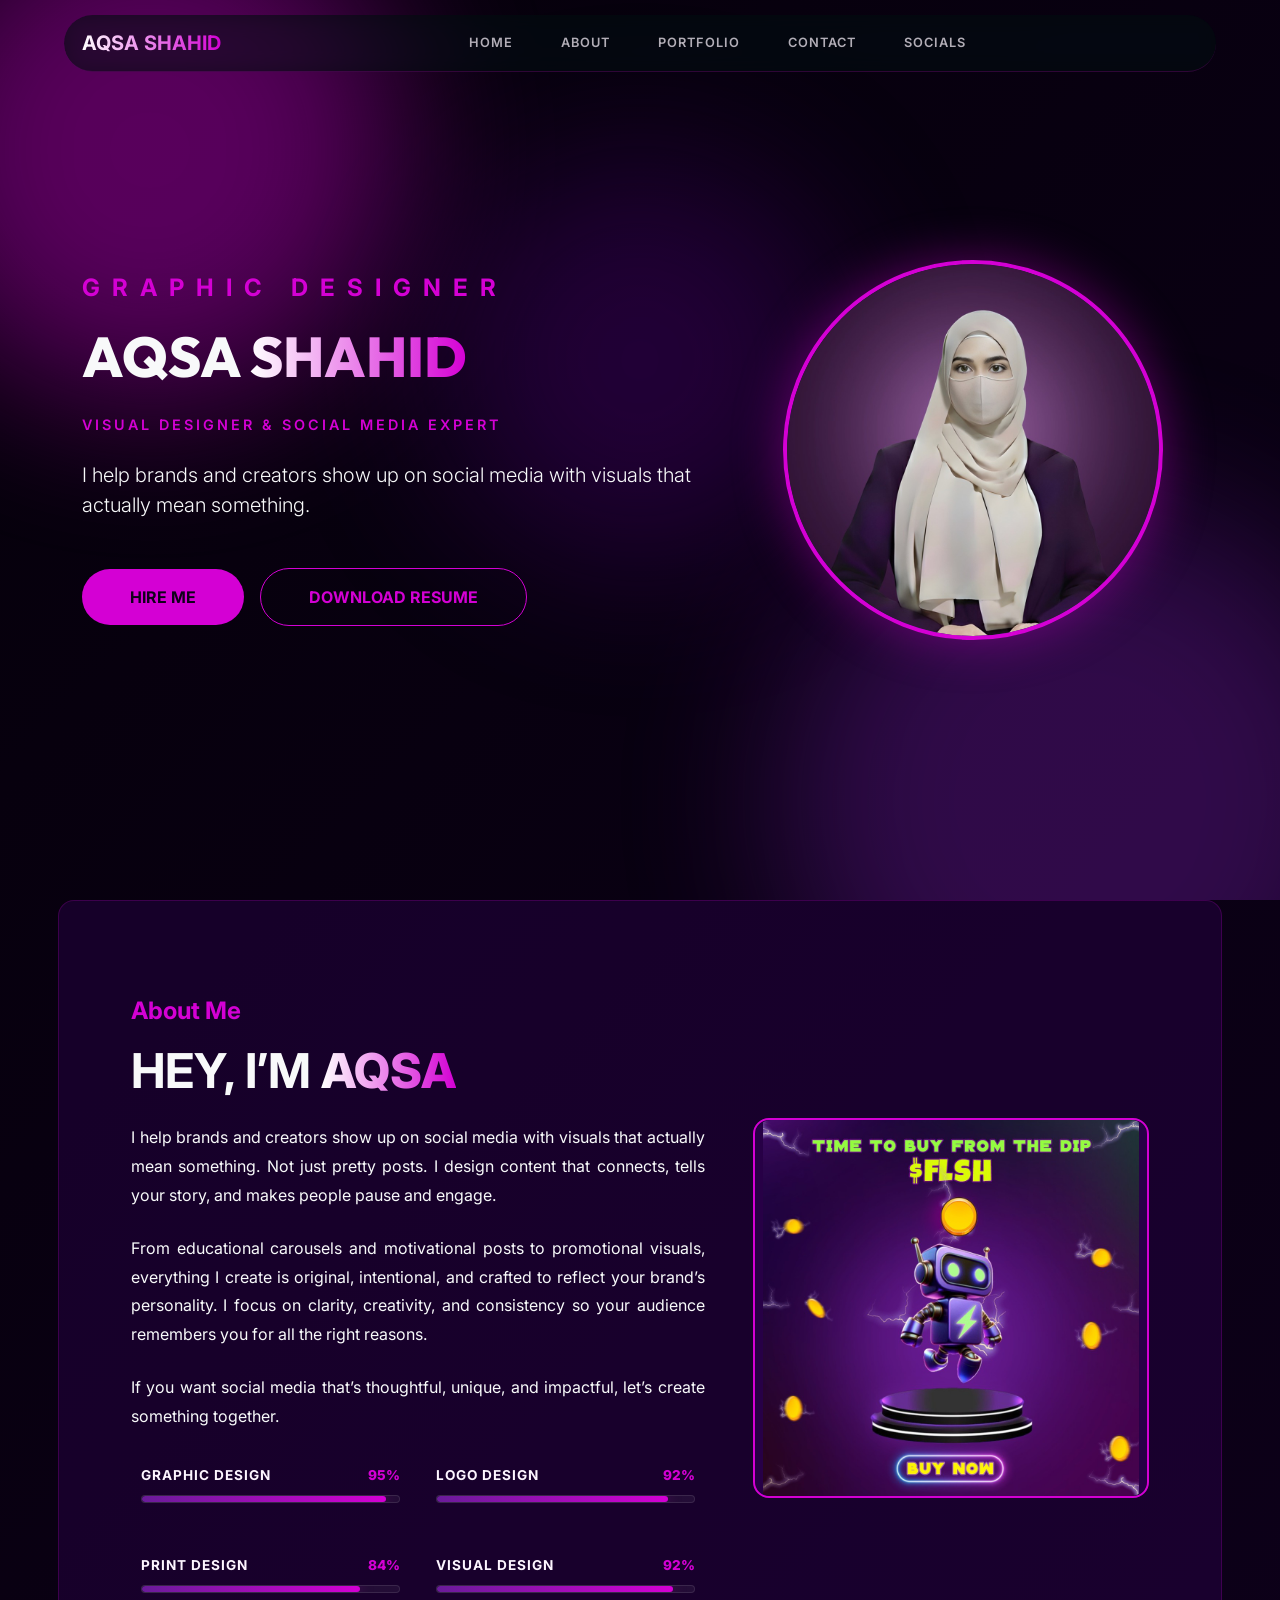
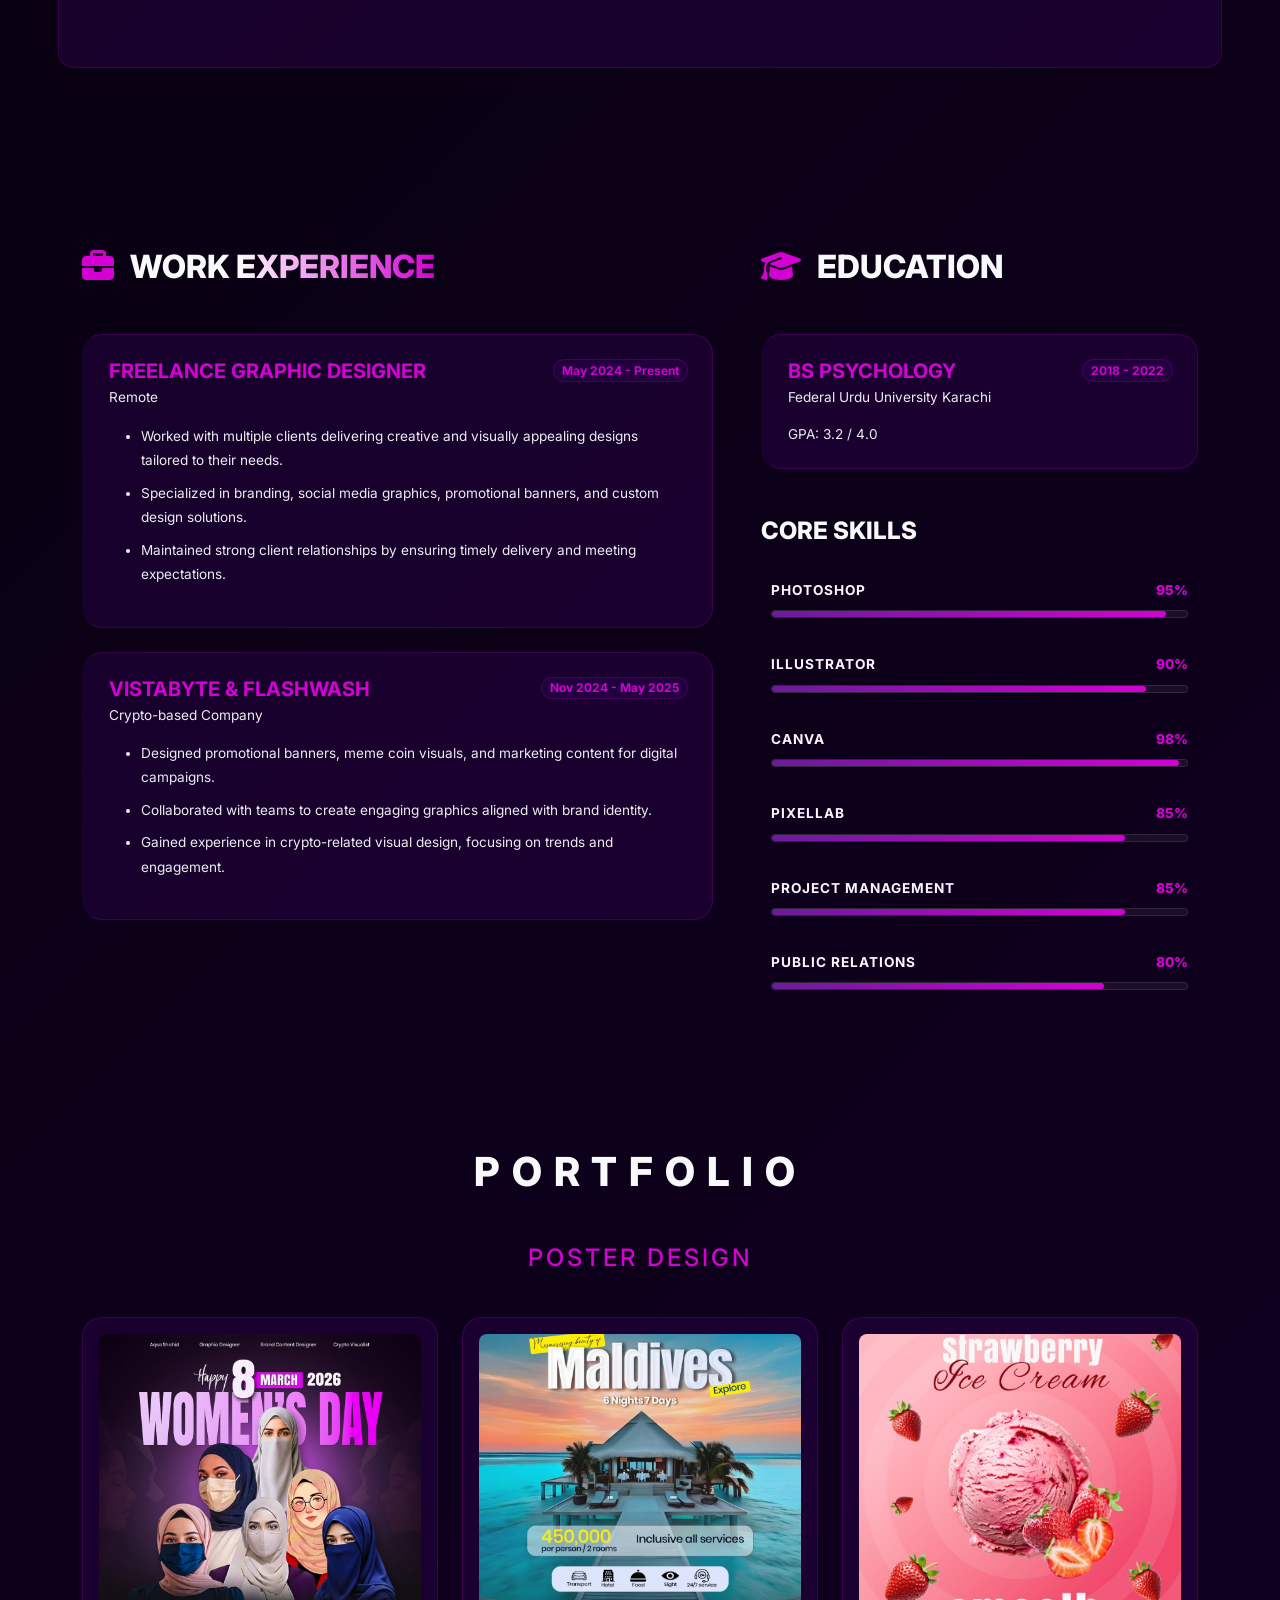
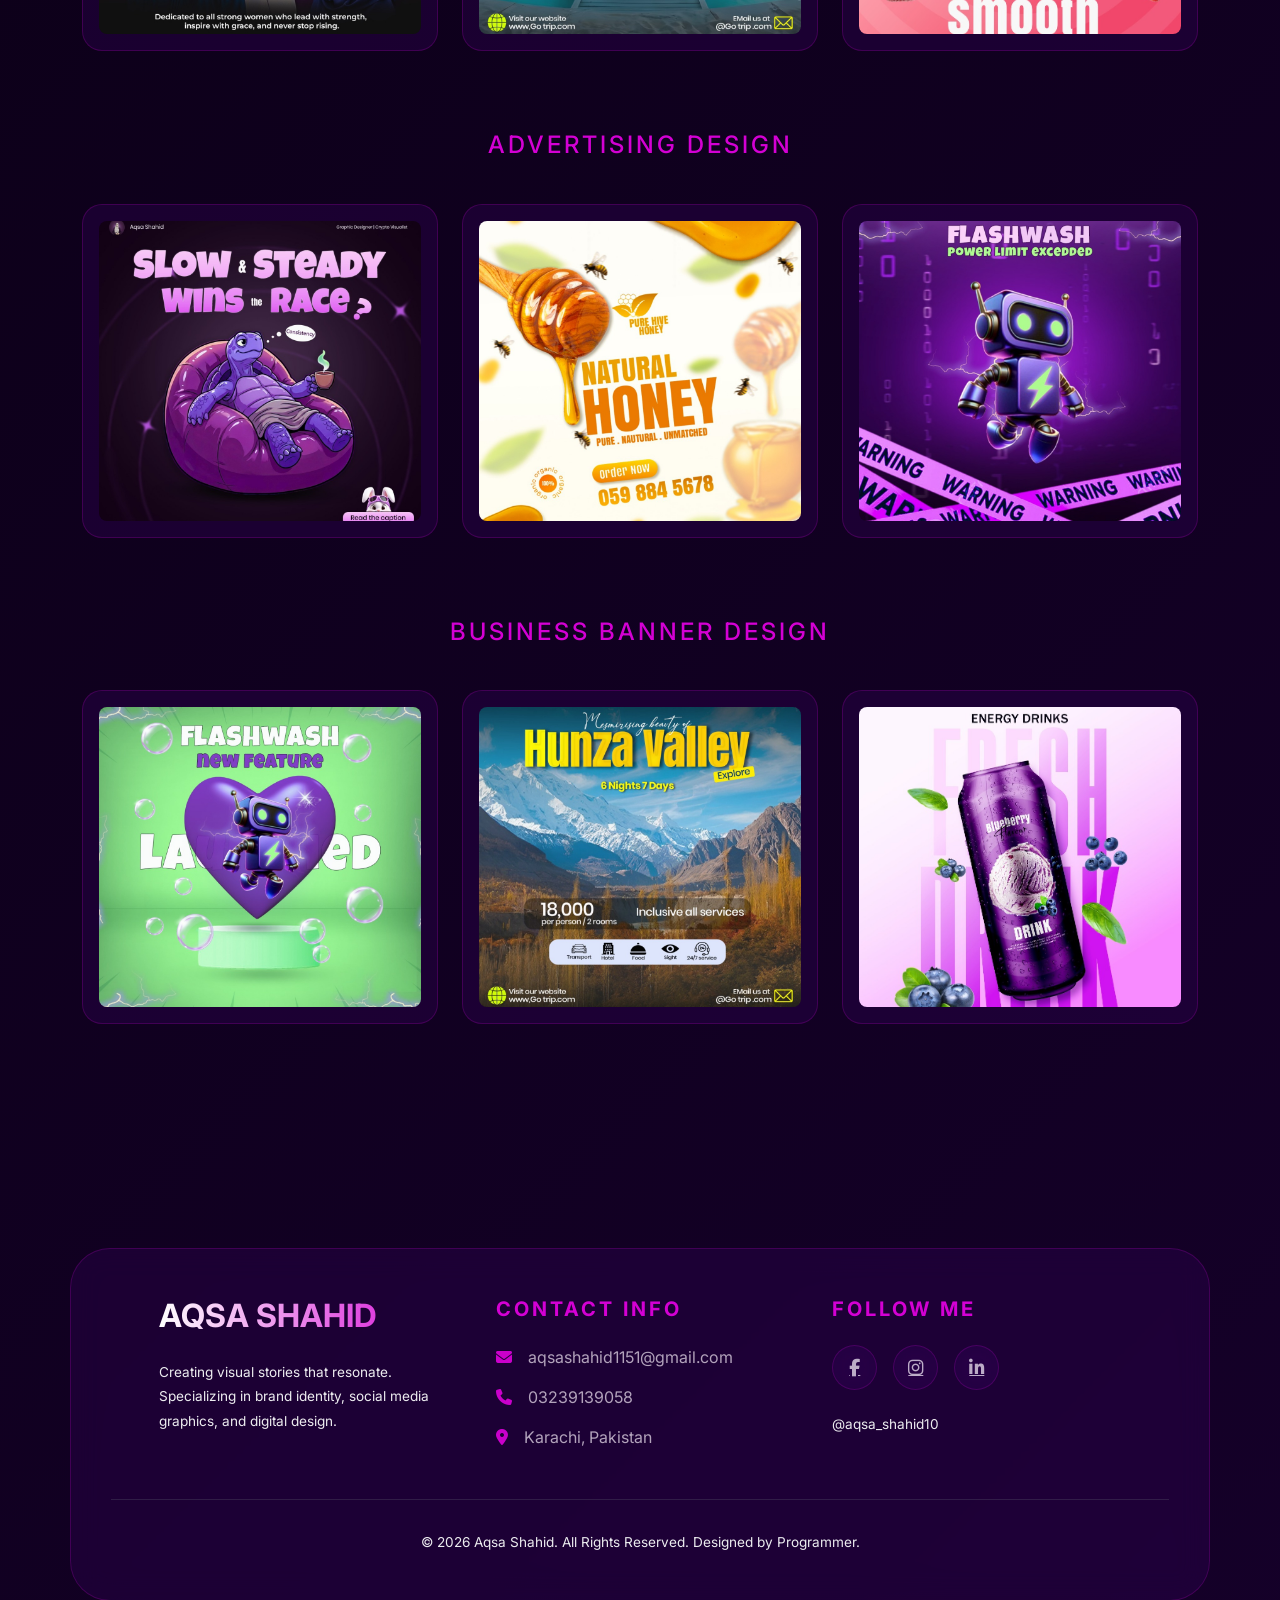
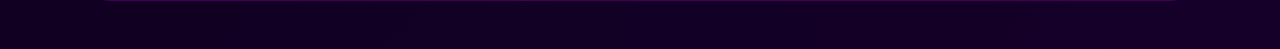
==== index.html @ 5d098af7 "Adding Data" ====
<!DOCTYPE html>
<html lang="en">

<head>
    <meta charset="UTF-8">
    <meta name="viewport" content="width=device-width, initial-scale=1.0">
    <title>Aqsa Shahid</title>
    <!-- Bootstrap 5 CDN -->
    <link href="https://cdn.jsdelivr.net/npm/bootstrap@5.3.0/dist/css/bootstrap.min.css" rel="stylesheet">
    <!-- Google Fonts: Inter & Outfit -->
    <link
        href="https://fonts.googleapis.com/css2?family=Inter:wght@300;400;500;600;700;800&family=Outfit:wght@400;600;800&display=swap"
        rel="stylesheet">
    <!-- Font Awesome for Icons -->
    <link rel="stylesheet" href="https://cdnjs.cloudflare.com/ajax/libs/font-awesome/6.4.0/css/all.min.css">
    <!-- Custom CSS -->
    <link rel="stylesheet" href="style.css">
</head>

<body class="bg-dark text-light">

    <!-- Animated Background -->
    <div class="bg-shapes">
        <div class="shape shape-1"></div>
        <div class="shape shape-2"></div>
        <div class="shape shape-3"></div>

        <!-- Live Motion Particles -->
        <div class="particle"></div>
        <div class="particle"></div>
        <div class="particle"></div>
        <div class="particle"></div>
        <div class="particle"></div>
        <div class="particle"></div>
        <div class="particle"></div>
        <div class="particle"></div>
        <!-- Additional Particles -->
        <!-- Group 1 -->
        <div class="particle"></div>
        <div class="particle"></div>
        <div class="particle"></div>
        <div class="particle"></div>
        <div class="particle"></div>
        <div class="particle"></div>
        <div class="particle"></div>
        <div class="particle"></div>
        <!-- Group 2 -->
        <div class="particle"></div>
        <div class="particle"></div>
        <div class="particle"></div>
        <div class="particle"></div>
        <div class="particle"></div>
        <div class="particle"></div>
        <div class="particle"></div>
        <div class="particle"></div>
        <!-- Group 3 (More Density) -->
        <div class="particle"></div>
        <div class="particle"></div>
        <div class="particle"></div>
        <div class="particle"></div>
        <div class="particle"></div>
        <div class="particle"></div>
        <div class="particle"></div>
        <div class="particle"></div>
        <div class="particle"></div>
        <div class="particle"></div>
        <div class="particle"></div>
        <div class="particle"></div>
    </div>

    <!-- Navigation -->
    <nav class="navbar navbar-expand-lg fixed-top glass-nav">
        <div class="container">
            <a class="navbar-brand fw-bold gradient-text" href="#">AQSA SHAHID</a>
            <button class="navbar-toggler border-0" type="button" data-bs-toggle="collapse" data-bs-target="#navbarNav">
                <span class="navbar-toggler-icon"></span>
            </button>
            <div class="collapse navbar-collapse justify-content-center" id="navbarNav">
                <ul class="navbar-nav gap-3">
                    <li class="nav-item"><a class="nav-link glow-on-hover px-3" href="#home">HOME</a></li>
                    <li class="nav-item"><a class="nav-link glow-on-hover px-3" href="#about">ABOUT</a></li>
                    <li class="nav-item"><a class="nav-link glow-on-hover px-3" href="#portfolio">PORTFOLIO</a></li>
                    <li class="nav-item"><a class="nav-link glow-on-hover px-3" href="#contact">CONTACT</a></li>
                    <li class="nav-item"><a class="nav-link glow-on-hover px-3" href="#socials">SOCIALS</a></li>
                </ul>
            </div>
        </div>
    </nav>

    <!-- Hero Section -->
    <section id="home" class="hero d-flex align-items-center">
        <div class="container">
            <div class="row align-items-center">
                <div class="col-lg-7 text-start">
                    <p class="h4 text-cyan text-uppercase tracking-widest fw-bold mb-3">GRAPHIC DESIGNER</p>
                    <h1 class="display-4 fw-black hero-title text-uppercase mb-4">AQSA <span
                            class="gradient-text">SHAHID</span></h1>
                    <p class="subtitle text-uppercase tracking-wider mb-4">Visual Designer & Social Media Expert</p>
                    <p class="lead text-light opacity-90 max-w-500 mb-5">
                        I help brands and creators show up on social media with visuals that actually mean something.
                    </p>
                    <div class="hero-actions d-flex align-items-center gap-3 mt-5">
                        <a href="#contact" class="btn btn-cyan rounded-pill px-5 py-3 fw-bold shadow-glow">HIRE ME</a>
                        <a href="my_cv.pdf" download="Aqsa_Shahid_Resume.pdf"
                            class="btn btn-outline-cyan rounded-pill px-5 py-3 fw-bold">DOWNLOAD RESUME</a>
                    </div>
                </div>
                <div class="col-lg-5 text-center mt-5 mt-lg-0">
                    <div class="hero-image-frame glass neon-glow">
                        <img src="profile.jpg" alt="Aqsa Shahid Profile">
                    </div>
                </div>
            </div>
        </div>
    </section>

    <!-- About Section -->
    <section id="about" class="about-section py-5">
        <div class="container">
            <div class="glass p-5 rounded-4 row align-items-center g-5">
                <div class="col-lg-7">
                    <h4 class="text-cyan mb-3 fw-bold">About Me</h4>
                    <h2 class="display-5 fw-bold mb-4 text-uppercase">Hey, I’m <span class="gradient-text">Aqsa</span>
                    </h2>
                    <p class="text-light-dim opacity-90 line-height-lg mb-4 text-justify">
                        I help brands and creators show up on social media with visuals that actually mean something.
                        Not just pretty posts. I design content that connects, tells your story, and makes people pause
                        and engage.
                    </p>
                    <p class="text-light-dim opacity-90 line-height-lg mb-4 text-justify">
                        From educational carousels and motivational posts to promotional visuals, everything I create is
                        original, intentional, and crafted to reflect your brand’s personality. I focus on clarity,
                        creativity, and consistency so your audience remembers you for all the right reasons.
                    </p>
                    <p class="text-light-dim opacity-90 line-height-lg mb-4 text-justify">
                        If you want social media that’s thoughtful, unique, and impactful, let’s create something
                        together.
                    </p>
                    <div class="row g-3">
                        <div class="col-md-6">
                            <div class="skill-bar-container mb-3">
                                <div class="skill-info">
                                    <span class="skill-name">Graphic Design</span>
                                    <span class="skill-pct">95%</span>
                                </div>
                                <div class="progress-track">
                                    <div class="progress-fill" style="width: 95%;"></div>
                                </div>
                            </div>
                        </div>
                        <div class="col-md-6">
                            <div class="skill-bar-container mb-3">
                                <div class="skill-info">
                                    <span class="skill-name">Logo Design</span>
                                    <span class="skill-pct">92%</span>
                                </div>
                                <div class="progress-track">
                                    <div class="progress-fill" style="width: 90%;"></div>
                                </div>
                            </div>
                        </div>
                        <div class="col-md-6">
                            <div class="skill-bar-container mb-3">
                                <div class="skill-info">
                                    <span class="skill-name">Print Design</span>
                                    <span class="skill-pct">84%</span>
                                </div>
                                <div class="progress-track">
                                    <div class="progress-fill" style="width: 85%;"></div>
                                </div>
                            </div>
                        </div>
                        <div class="col-md-6">
                            <div class="skill-bar-container mb-3">
                                <div class="skill-info">
                                    <span class="skill-name">Visual Design</span>
                                    <span class="skill-pct">92%</span>
                                </div>
                                <div class="progress-track">
                                    <div class="progress-fill" style="width: 92%;"></div>
                                </div>
                            </div>
                        </div>
                    </div>
                </div>
                <div class="col-lg-5">
                    <div class="glass rounded-4 mx-auto overflow-hidden"
                        style="height: 380px; width: 100%; max-width: 400px; border: 2px solid var(--accent-cyan); transition: all 0.4s ease;">
                        <img src="about.jpg" alt="Aqsa Shahid Portfolio Graphic" class="rounded-4 w-100 h-100"
                            style="object-fit: contain; background: var(--bg-card); transition: transform 0.4s ease;">
                    </div>
                </div>
            </div>
        </div>
    </section>

    <!-- Experience & Education Section -->
    <section id="experience" class="experience-section py-5">
        <div class="container">
            <div class="row g-5">
                <!-- Work Experience -->
                <div class="col-lg-7">
                    <h2 class="h2 fw-black text-uppercase mb-5"><i class="fas fa-briefcase text-cyan me-3"></i>Work
                        <span class="gradient-text">Experience</span>
                    </h2>

                    <div class="timeline">
                        <div class="timeline-item glass p-4 mb-4 glass-hover animate-in">
                            <div class="d-flex justify-content-between align-items-start mb-3">
                                <div>
                                    <h5 class="fw-bold text-cyan mb-1 text-uppercase">Freelance Graphic Designer</h5>
                                    <p class="small text-secondary m-0">Remote</p>
                                </div>
                                <span class="badge glass text-cyan">May 2024 - Present</span>
                            </div>
                            <ul class="text-secondary small line-height-lg">
                                <li>Worked with multiple clients delivering creative and visually appealing designs
                                    tailored to their needs.</li>
                                <li>Specialized in branding, social media graphics, promotional banners, and custom
                                    design solutions.</li>
                                <li>Maintained strong client relationships by ensuring timely delivery and meeting
                                    expectations.</li>
                            </ul>
                        </div>

                        <div class="timeline-item glass p-4 mb-4 glass-hover animate-in">
                            <div class="d-flex justify-content-between align-items-start mb-3">
                                <div>
                                    <h5 class="fw-bold text-cyan mb-1 text-uppercase">Vistabyte & FlashWash</h5>
                                    <p class="small text-secondary m-0">Crypto-based Company</p>
                                </div>
                                <span class="badge glass text-cyan">Nov 2024 - May 2025</span>
                            </div>
                            <ul class="text-secondary small line-height-lg">
                                <li>Designed promotional banners, meme coin visuals, and marketing content for digital
                                    campaigns.</li>
                                <li>Collaborated with teams to create engaging graphics aligned with brand identity.
                                </li>
                                <li>Gained experience in crypto-related visual design, focusing on trends and
                                    engagement.</li>
                            </ul>
                        </div>
                    </div>
                </div>

                <!-- Education & Skills -->
                <div class="col-lg-5">
                    <h2 class="h2 fw-black text-uppercase mb-5"><i
                            class="fas fa-graduation-cap text-cyan me-3"></i>Education</h2>
                    <div class="timeline">
                        <div class="timeline-item glass p-4 mb-5 glass-hover animate-in">
                            <div class="d-flex justify-content-between align-items-start mb-3">
                                <div>
                                    <h5 class="fw-bold text-cyan mb-1 text-uppercase">BS Psychology</h5>
                                    <p class="small text-secondary m-0">Federal Urdu University Karachi</p>
                                </div>
                                <span class="badge glass text-cyan">2018 - 2022</span>
                            </div>
                            <p class="text-secondary small mb-0">GPA: 3.2 / 4.0</p>
                        </div>
                    </div>

                    <h4 class="fw-black text-uppercase mb-4">Core Skills</h4>
                    <div class="skill-bar-container mb-3">
                        <div class="skill-info">
                            <span class="skill-name">Photoshop</span>
                            <span class="skill-pct">95%</span>
                        </div>
                        <div class="progress-track">
                            <div class="progress-fill" style="width: 95%;"></div>
                        </div>
                    </div>
                    <div class="skill-bar-container mb-3">
                        <div class="skill-info">
                            <span class="skill-name">Illustrator</span>
                            <span class="skill-pct">90%</span>
                        </div>
                        <div class="progress-track">
                            <div class="progress-fill" style="width: 90%;"></div>
                        </div>
                    </div>
                    <div class="skill-bar-container mb-3">
                        <div class="skill-info">
                            <span class="skill-name">Canva</span>
                            <span class="skill-pct">98%</span>
                        </div>
                        <div class="progress-track">
                            <div class="progress-fill" style="width: 98%;"></div>
                        </div>
                    </div>
                    <div class="skill-bar-container mb-3">
                        <div class="skill-info">
                            <span class="skill-name">PixelLab</span>
                            <span class="skill-pct">85%</span>
                        </div>
                        <div class="progress-track">
                            <div class="progress-fill" style="width: 85%;"></div>
                        </div>
                    </div>
                    <div class="skill-bar-container mb-3">
                        <div class="skill-info">
                            <span class="skill-name">Project Management</span>
                            <span class="skill-pct">85%</span>
                        </div>
                        <div class="progress-track">
                            <div class="progress-fill" style="width: 85%;"></div>
                        </div>
                    </div>
                    <div class="skill-bar-container">
                        <div class="skill-info">
                            <span class="skill-name">Public Relations</span>
                            <span class="skill-pct">80%</span>
                        </div>
                        <div class="progress-track">
                            <div class="progress-fill" style="width: 80%;"></div>
                        </div>
                    </div>
                </div>
            </div>
        </div>
    </section>

    <!-- Portfolio Section -->
    <section id="portfolio" class="portfolio-section py-5 text-center">
        <div class="container">
            <h2 class="display-6 fw-black tracking-widest mb-5">PORTFOLIO</h2>

            <!-- Category 1: Poster Design -->
            <div class="portfolio-category mb-5">
                <h4 class="text-cyan mb-4 tracking-wider text-uppercase">Poster Design</h4>
                <div class="row g-4 justify-content-center">
                    <div class="col-md-4">
                        <div class="portfolio-card glass p-3 text-start glass-hover border-radius-modern">
                            <img src="portfolio/poster1.jpg" alt="Women's Day Poster Design"
                                class="img-fluid rounded-3 w-100 object-fit-cover" style="height: 300px;">
                        </div>
                    </div>
                    <div class="col-md-4">
                        <div class="portfolio-card glass p-3 text-start glass-hover border-radius-modern">
                            <img src="portfolio/poster2.jpg" alt="Maldives Travel Poster"
                                class="img-fluid rounded-3 w-100 object-fit-cover" style="height: 300px;">
                        </div>
                    </div>
                    <div class="col-md-4">
                        <div class="portfolio-card glass p-3 text-start glass-hover border-radius-modern">
                            <img src="portfolio/poster3.jpg" alt="Strawberry Ice Cream Poster"
                                class="img-fluid rounded-3 w-100 object-fit-cover" style="height: 300px;">
                        </div>
                    </div>
                </div>
            </div>

            <!-- Category 2: Advertising Design -->
            <div class="portfolio-category mb-5">
                <h4 class="text-cyan mb-4 tracking-wider text-uppercase">Advertising Design</h4>
                <div class="row g-4 justify-content-center">
                    <div class="col-md-4">
                        <div class="portfolio-card glass p-3 text-start glass-hover border-radius-modern">
                            <img src="portfolio/ad1.jpg" alt="Advertising Design 1"
                                class="img-fluid rounded-3 w-100 object-fit-cover" style="height: 300px;">
                        </div>
                    </div>
                    <div class="col-md-4">
                        <div class="portfolio-card glass p-3 text-start glass-hover border-radius-modern">
                            <img src="portfolio/ad2.jpg" alt="Advertising Design 2"
                                class="img-fluid rounded-3 w-100 object-fit-cover" style="height: 300px;">
                        </div>
                    </div>
                    <div class="col-md-4">
                        <div class="portfolio-card glass p-3 text-start glass-hover border-radius-modern">
                            <img src="portfolio/ad3.jpg" alt="Advertising Design 3"
                                class="img-fluid rounded-3 w-100 object-fit-cover" style="height: 300px;">
                        </div>
                    </div>
                </div>
            </div>

            <!-- Category 3: Business Banner Design -->
            <div class="portfolio-category mb-5">
                <h4 class="text-cyan mb-4 tracking-wider text-uppercase">Business Banner Design</h4>
                <div class="row g-4 justify-content-center">
                    <div class="col-md-4">
                        <div class="portfolio-card glass p-3 text-start glass-hover border-radius-modern">
                            <img src="portfolio/banner1.jpg" alt="Business Banner 1"
                                class="img-fluid rounded-3 w-100 object-fit-cover" style="height: 300px;">
                        </div>
                    </div>
                    <div class="col-md-4">
                        <div class="portfolio-card glass p-3 text-start glass-hover border-radius-modern">
                            <img src="portfolio/banner2.jpg" alt="Business Banner 2"
                                class="img-fluid rounded-3 w-100 object-fit-cover" style="height: 300px;">
                        </div>
                    </div>
                    <div class="col-md-4">
                        <div class="portfolio-card glass p-3 text-start glass-hover border-radius-modern">
                            <img src="portfolio/banner3.jpg" alt="Business Banner 3"
                                class="img-fluid rounded-3 w-100 object-fit-cover" style="height: 300px;">
                        </div>
                    </div>
                </div>
            </div>
        </div>
    </section>

    <!-- Footer Section -->
    <footer id="contact" class="footer-section py-5 mt-5">
        <div class="container py-5 glass">
            <div class="row g-5 px-lg-5">
                <div class="col-lg-4 text-start">
                    <h2 class="navbar-brand fw-bold footer-logo gradient-text mb-4 d-block text-uppercase">AQSA SHAHID
                    </h2>
                    <p class="text-secondary opacity-75 small line-height-lg">
                        Creating visual stories that resonate. Specializing in brand identity, social media graphics,
                        and digital design.
                    </p>
                </div>
                <div class="col-lg-4 text-start">
                    <h5 class="fw-bold mb-4 text-cyan text-uppercase tracking-wider">Contact Info</h5>
                    <div class="d-flex align-items-center gap-3 mb-3 text-secondary footer-info-item">
                        <i class="fas fa-envelope text-cyan"></i>
                        <span>aqsashahid1151@gmail.com</span>
                    </div>
                    <div class="d-flex align-items-center gap-3 mb-3 text-secondary footer-info-item">
                        <i class="fas fa-phone text-cyan"></i>
                        <span>03239139058</span>
                    </div>
                    <div class="d-flex align-items-center gap-3 text-secondary footer-info-item">
                        <i class="fas fa-location-dot text-cyan"></i>
                        <span>Karachi, Pakistan</span>
                    </div>
                </div>
                <div class="col-lg-4 text-start">
                    <h5 class="fw-bold mb-4 text-cyan text-uppercase tracking-wider">Follow Me</h5>
                    <div id="socials" class="d-flex gap-3 footer-socials">
                        <a href="https://www.facebook.com/share/1Nt7RQHJTo/" target="_blank"
                            class="social-circle glass"><i class="fab fa-facebook-f"></i></a>
                        <a href="https://www.instagram.com/aqsa_shahid10?igsh=enY3MWtvb3VrazFw" target="_blank"
                            class="social-circle glass"><i class="fab fa-instagram"></i></a>
                        <a href="https://www.linkedin.com/in/aqsa-shahid-93633a308?utm_source=share&utm_campaign=share_via&utm_content=profile&utm_medium=android_app"
                            target="_blank" class="social-circle glass"><i class="fab fa-linkedin-in"></i></a>
                    </div>
                    <p class="mt-4 small text-secondary opacity-50">@aqsa_shahid10</p>
                </div>
            </div>
            <hr class="border-secondary opacity-25 mt-5">
            <div class="text-center pt-3">
                <p class="small text-secondary opacity-50 mb-0">© 2026 Aqsa Shahid. All Rights Reserved. Designed by
                    Programmer.</p>
            </div>
        </div>
    </footer>

    <!-- Bootstrap JS Bundle CDN -->
    <script src="https://cdn.jsdelivr.net/npm/bootstrap@5.3.0/dist/js/bootstrap.bundle.min.js"></script>
    <script src="script.js"></script>
</body>

</html>
---- style.css ----
:root {
  --bg-dark: #0f001a;
  --bg-darker: #08000d;
  --bg-card: rgba(45, 0, 80, 0.4);
  --accent-cyan: #d400d4;
  --accent-teal: #6a1b9a;
  --text-main: #fdf5ff;
  --text-dim: rgba(253, 245, 255, 0.7);
  --glass-border: rgba(212, 0, 212, 0.2);
  --glow-cyan: rgba(212, 0, 212, 0.4);
  --font-main: 'Inter', sans-serif;
  --font-heading: 'Outfit', sans-serif;
  --transition-smooth: all 0.3s cubic-bezier(0.4, 0, 0.2, 1);
}

body {
    background: linear-gradient(-45deg, #0f001a, #2d004d, #1a0033, #05000a);
    background-size: 400% 400%;
    animation: gradientBG 8s ease infinite; /* Faster */
    color: var(--text-main);
    font-family: var(--font-main);
    overflow-x: hidden;
    scroll-behavior: smooth;
}

@keyframes gradientBG {
    0% { background-position: 0% 50%; }
    50% { background-position: 100% 50%; }
    100% { background-position: 0% 50%; }
}

/* Animated Background Shapes */
.bg-shapes {
    position: fixed;
    top: 0;
    left: 0;
    width: 100vw;
    height: 100vh;
    overflow: hidden;
    z-index: -1;
    pointer-events: none;
}

.shape {
    position: absolute;
    border-radius: 50%;
    filter: blur(80px);
    opacity: 0.4;
    animation: float 10s infinite ease-in-out alternate; /* Faster */
}

.shape-1 {
    width: 500px;
    height: 500px;
    background: var(--accent-cyan); /* Magenta */
    top: -100px;
    left: -100px;
    animation-duration: 12s; /* Faster */
}

.shape-2 {
    width: 600px;
    height: 600px;
    background: var(--accent-teal); /* Purple */
    bottom: -200px;
    right: -100px;
    animation-duration: 15s; /* Faster */
    animation-delay: -2s;
}

.shape-3 {
    width: 400px;
    height: 400px;
    background: #4a0072; /* Deep Purple variant */
    top: 40%;
    left: 50%;
    transform: translate(-50%, -50%);
    animation-duration: 18s; /* Faster */
    animation-delay: -4s;
}

@keyframes float {
    0% {
        transform: translate(0, 0) scale(1);
    }
    33% {
        transform: translate(40px, -60px) scale(1.15); /* More movement */
    }
    66% {
        transform: translate(-30px, 30px) scale(0.85); /* More movement */
    }
    100% {
        transform: translate(0, 0) scale(1);
    }
}

/* Floating Particles */
.particle {
    position: absolute;
    width: 4px;
    height: 4px;
    background: #fff;
    border-radius: 50%;
    box-shadow: 0 0 10px 2px var(--accent-cyan), 0 0 20px rgba(255, 255, 255, 0.5);
    bottom: -10px;
    animation: floatUp 8s infinite linear; /* Faster */
    opacity: 0;
}

/* Randomize particle positions, speeds, and delays */
.particle:nth-child(4) { left: 10%; width: 6px; height: 6px; animation-duration: 9s; animation-delay: 0s; box-shadow: 0 0 10px 2px var(--accent-teal); }
.particle:nth-child(5) { left: 25%; animation-duration: 7s; animation-delay: 2s; }
.particle:nth-child(6) { left: 45%; width: 5px; height: 5px; animation-duration: 10s; animation-delay: 1s; box-shadow: 0 0 10px 2px #d400d4; }
.particle:nth-child(7) { left: 65%; animation-duration: 11s; animation-delay: 3s; }
.particle:nth-child(8) { left: 80%; width: 7px; height: 7px; animation-duration: 8s; animation-delay: 0.5s; box-shadow: 0 0 15px 3px var(--accent-teal); }
.particle:nth-child(9) { left: 95%; animation-duration: 12s; animation-delay: 2.5s; }
.particle:nth-child(10) { left: 35%; animation-duration: 10s; animation-delay: 4s; }
.particle:nth-child(11) { left: 75%; animation-duration: 9s; animation-delay: 1.5s; }
/* Additional Particles CSS */
.particle:nth-child(12) { left: 5%; width: 5px; height: 5px; animation-duration: 7s; animation-delay: 3s; animation-name: floatDown; top: -10px; bottom: auto; }
.particle:nth-child(13) { left: 15%; animation-duration: 11s; animation-delay: 0.5s; box-shadow: 0 0 12px 2px #d400d4; animation-name: floatDown; top: -10px; bottom: auto; }
.particle:nth-child(14) { left: 30%; width: 8px; height: 8px; animation-duration: 10s; animation-delay: 4s; box-shadow: 0 0 15px 3px var(--accent-teal); animation-name: floatDown; top: -10px; bottom: auto; }
.particle:nth-child(15) { left: 50%; animation-duration: 8s; animation-delay: 5s; animation-name: floatDown; top: -10px; bottom: auto; }
.particle:nth-child(16) { left: 60%; width: 6px; height: 6px; animation-duration: 13s; animation-delay: 1s; animation-name: floatDown; top: -10px; bottom: auto; }
.particle:nth-child(17) { left: 70%; animation-duration: 9s; animation-delay: 2.5s; box-shadow: 0 0 10px 2px var(--accent-cyan); animation-name: floatDown; top: -10px; bottom: auto; }
.particle:nth-child(18) { left: 85%; width: 5px; height: 5px; animation-duration: 11s; animation-delay: 6s; animation-name: floatDown; top: -10px; bottom: auto; }
.particle:nth-child(19) { left: 90%; animation-duration: 8s; animation-delay: 1.5s; box-shadow: 0 0 14px 2px var(--accent-teal); animation-name: floatDown; top: -10px; bottom: auto; }
.particle:nth-child(20) { left: 40%; width: 7px; height: 7px; animation-duration: 10s; animation-delay: 5.5s; animation-name: floatDown; top: -10px; bottom: auto; }
.particle:nth-child(21) { left: 20%; animation-duration: 7s; animation-delay: 3.5s; box-shadow: 0 0 10px 2px #d400d4; animation-name: floatDown; top: -10px; bottom: auto; }
.particle:nth-child(22) { left: 55%; width: 6px; height: 6px; animation-duration: 12s; animation-delay: 2s; animation-name: floatDown; top: -10px; bottom: auto; }
.particle:nth-child(23) { left: 98%; animation-duration: 9s; animation-delay: 4.5s; animation-name: floatDown; top: -10px; bottom: auto; }
/* Dense Group 2 - Upward */
.particle:nth-child(24) { left: 2%; width: 4px; height: 4px; animation-duration: 11s; animation-delay: 1.2s; box-shadow: 0 0 10px 2px var(--accent-cyan); }
.particle:nth-child(25) { left: 12%; animation-duration: 9s; animation-delay: 5s; }
.particle:nth-child(26) { left: 28%; width: 5px; height: 5px; animation-duration: 14s; animation-delay: 0.5s; box-shadow: 0 0 10px 2px #d400d4; }
.particle:nth-child(27) { left: 42%; animation-duration: 8s; animation-delay: 2.5s; }
.particle:nth-child(28) { left: 48%; width: 6px; height: 6px; animation-duration: 13s; animation-delay: 6s; box-shadow: 0 0 12px 2px var(--accent-teal); }
.particle:nth-child(29) { left: 62%; animation-duration: 10s; animation-delay: 1.8s; }
.particle:nth-child(30) { left: 78%; width: 4px; height: 4px; animation-duration: 12s; animation-delay: 4.2s; box-shadow: 0 0 10px 2px var(--accent-cyan); }
.particle:nth-child(31) { left: 88%; animation-duration: 7s; animation-delay: 0.8s; }
/* Dense Group 3 - Downward */
.particle:nth-child(32) { left: 8%; width: 5px; height: 5px; animation-duration: 15s; animation-delay: 2.1s; animation-name: floatDown; top: -10px; bottom: auto; }
.particle:nth-child(33) { left: 18%; animation-duration: 10s; animation-delay: 4.5s; animation-name: floatDown; top: -10px; bottom: auto; box-shadow: 0 0 12px 2px #d400d4; }
.particle:nth-child(34) { left: 32%; width: 7px; height: 7px; animation-duration: 12s; animation-delay: 1.5s; animation-name: floatDown; top: -10px; bottom: auto; }
.particle:nth-child(35) { left: 52%; animation-duration: 9s; animation-delay: 3.2s; animation-name: floatDown; top: -10px; bottom: auto; box-shadow: 0 0 15px 3px var(--accent-teal); }
.particle:nth-child(36) { left: 68%; width: 4px; height: 4px; animation-duration: 14s; animation-delay: 0.9s; animation-name: floatDown; top: -10px; bottom: auto; }
.particle:nth-child(37) { left: 82%; animation-duration: 8s; animation-delay: 5.5s; animation-name: floatDown; top: -10px; bottom: auto; box-shadow: 0 0 10px 2px var(--accent-cyan); }
.particle:nth-child(38) { left: 92%; width: 6px; height: 6px; animation-duration: 11s; animation-delay: 2.8s; animation-name: floatDown; top: -10px; bottom: auto; }
.particle:nth-child(39) { left: 38%; animation-duration: 13s; animation-delay: 6.1s; animation-name: floatDown; top: -10px; bottom: auto; }
/* Ultra Density Group 4 */
.particle:nth-child(40) { left: 4%; width: 5px; height: 5px; animation-duration: 8s; animation-delay: 7s; box-shadow: 0 0 10px 2px #d400d4;}
.particle:nth-child(41) { left: 22%; animation-duration: 10s; animation-delay: 8s; }
.particle:nth-child(42) { left: 36%; width: 6px; height: 6px; animation-duration: 9s; animation-delay: 9s; animation-name: floatDown; top: -10px; bottom: auto; }
.particle:nth-child(43) { left: 58%; animation-duration: 12s; animation-delay: 6.5s; }
.particle:nth-child(44) { left: 72%; width: 4px; height: 4px; animation-duration: 7s; animation-delay: 7.5s; box-shadow: 0 0 15px 3px var(--accent-teal); }
.particle:nth-child(45) { left: 86%; animation-duration: 11s; animation-delay: 8.5s; animation-name: floatDown; top: -10px; bottom: auto; }
.particle:nth-child(46) { left: 96%; width: 5px; height: 5px; animation-duration: 10s; animation-delay: 9.5s; }
.particle:nth-child(47) { left: 55%; animation-duration: 11s; animation-delay: 7s; box-shadow: 0 0 10px 2px var(--accent-cyan); animation-name: floatDown; top: -10px; bottom: auto;}
.particle:nth-child(48) { left: 25%; width: 7px; height: 7px; animation-duration: 13s; animation-delay: 8s;}
.particle:nth-child(49) { left: 75%; animation-duration: 9s; animation-delay: 9s; animation-name: floatDown; top: -10px; bottom: auto;}

@keyframes floatUp {
    0% {
        transform: translateY(0);
        opacity: 0;
    }
    10% {
        opacity: 0.8;
    }
    90% {
        opacity: 0.8;
    }
    100% {
        transform: translateY(-100vh);
        opacity: 0;
    }
}

@keyframes floatDown {
    0% {
        transform: translateY(0);
        opacity: 0;
    }
    10% {
        opacity: 0.8;
    }
    90% {
        opacity: 0.8;
    }
    100% {
        transform: translateY(100vh);
        opacity: 0;
    }
}

/* Typography */
.fw-black { font-weight: 800; }
.tracking-wider { letter-spacing: 3px; }
.tracking-widest { letter-spacing: 12px; }
.line-height-lg { line-height: 1.8; }
.text-cyan { color: var(--accent-cyan); }

.gradient-text {
    background: linear-gradient(90deg, #fff, var(--accent-cyan));
    -webkit-background-clip: text;
    background-clip: text;
    -webkit-text-fill-color: transparent;
    font-weight: 800;
    display: inline-block;
    transition: var(--transition-smooth);
}

.navbar-brand.gradient-text:hover, 
.hero-title .gradient-text:hover {
    transform: scale(1.05) translateY(-2px);
    text-shadow: 0 0 20px var(--glow-cyan);
    filter: brightness(1.2);
}

.hero-title {
    transition: var(--transition-smooth);
    cursor: default;
}

.hero-title:hover {
    transform: perspective(1000px) rotateX(5deg) rotateY(-5deg);
}

/* Glassmorphism */
.glass {
    background: var(--bg-card);
    backdrop-filter: blur(15px);
    -webkit-backdrop-filter: blur(15px);
    border: 1px solid var(--glass-border);
    border-radius: 20px;
}

.glass-nav {
    background: rgba(2, 11, 13, 0.7);
    backdrop-filter: blur(10px) saturate(180%);
    border-bottom: 1px solid var(--glass-border);
    margin-top: 15px;
    width: 90%;
    left: 5%;
    border-radius: 50px;
    transition: var(--transition-smooth);
}

.glass-hover {
    transition: all 0.4s cubic-bezier(0.175, 0.885, 0.32, 1.275);
}

.glass-hover:hover {
    border-color: var(--accent-cyan);
    box-shadow: 0 15px 35px var(--glow-cyan), inset 0 0 15px rgba(212, 0, 212, 0.2);
    transform: translateY(-10px) scale(1.02);
    background: rgba(45, 0, 80, 0.6);
    z-index: 10;
    position: relative; /* Ensure it stays above other elements on hover */
}

.text-secondary {
    color: var(--text-dim) !important;
    opacity: 0.95 !important;
}

.small {
    font-size: 0.85rem;
    color: var(--text-light-dim) !important;
}

.text-light-dim {
    color: var(--text-light-dim) !important;
}

/* Navigation */
.nav-link {
    color: var(--text-dim) !important;
    font-weight: 600;
    font-size: 0.8rem;
    letter-spacing: 1px;
    transition: var(--transition-smooth);
}

.nav-link:hover, .nav-link.active {
    color: var(--accent-cyan) !important;
    text-shadow: 0 0 15px var(--glow-cyan);
    transform: translateY(-2px);
}

/* Buttons */
.btn-cyan {
    background-color: var(--accent-cyan);
    border: none;
    color: var(--bg-dark);
    transition: var(--transition-smooth);
}

.btn-cyan:hover {
    background-color: #fdf5ff; /* Off-white */
    color: var(--bg-dark) !important;
    box-shadow: 0 0 40px rgba(255, 255, 255, 0.6), 0 0 20px var(--accent-cyan);
    transform: scale(1.05) translateY(-3px);
    border: none;
}

.btn-outline-cyan {
    border: 1px solid var(--accent-cyan);
    color: var(--accent-cyan);
}

.btn-outline-cyan:hover {
    background-color: #fdf5ff; /* Off-white */
    color: var(--bg-dark) !important;
    box-shadow: 0 0 40px rgba(255, 255, 255, 0.6), 0 0 20px var(--accent-cyan);
    transform: scale(1.05) translateY(-3px);
    border-color: #fff;
}

/* Sections */
section {
    min-height: 100vh;
    padding: 120px 0;
}

.hero-title {
    font-family: var(--font-heading);
    line-height: 1.2;
    margin-top: 20px;
}

.subtitle {
    font-size: 0.9rem;
    font-weight: 600;
    color: var(--accent-cyan);
}

.hero-image-frame {
    width: 380px;
    height: 380px;
    margin: 0 auto;
    background: linear-gradient(135deg, var(--bg-card), var(--accent-teal));
    border-radius: 50%; /* Circle for profile */
    position: relative;
    overflow: hidden;
    display: flex;
    align-items: center;
    justify-content: center;
    border: 4px solid var(--accent-cyan);
}

.hero-image-frame img {
    width: 100%;
    height: 100%;
    object-fit: cover;
    object-position: top center; /* Ensures face/top of image is visible */
    transition: var(--transition-smooth);
    border-radius: 50%; /* Force image to be circular within the frame */
}

.hero-image-frame:hover {
    transform: scale(1.05) rotate(2deg);
    border-color: #fff;
    box-shadow: 0 0 60px var(--glow-cyan), 0 0 20px #fff;
    z-index: 10;
}

.hero-image-frame:hover img {
    transform: scale(1.1) rotate(-2deg);
}

.neon-glow {
    box-shadow: 0 0 50px var(--glow-cyan);
    transition: var(--transition-smooth);
}

/* Portfolio */
.filter-item {
    cursor: pointer;
    font-size: 0.85rem;
    font-weight: 700;
    transition: var(--transition-smooth);
}

.filter-item.active {
    border-bottom: 2px solid var(--accent-cyan);
}

.card-img-placeholder {
    width: 100%;
    height: 350px;
    background: rgba(0,0,0,0.3);
    border: 1px solid var(--glass-border);
}

.portfolio-card {
    overflow: hidden;
}

.portfolio-card img {
    transition: transform 0.6s cubic-bezier(0.175, 0.885, 0.32, 1.275);
}

.portfolio-card:hover img {
    transform: scale(1.08);
}

.portfolio-category .row {
    padding-top: 20px; /* Room for hover translateY */
}

.portfolio-category .row > div {
    margin-bottom: 2rem; /* Better spacing on mobile */
}

/* Ensure cards don't clip on hover */
.portfolio-card {
    position: relative;
    z-index: 1;
}

.portfolio-card:hover {
    z-index: 10;
}

.social-circle {
    width: 35px;
    height: 35px;
    display: flex;
    align-items: center;
    justify-content: center;
    border-radius: 50%;
    cursor: pointer;
    transition: var(--transition-smooth);
}

.social-circle:hover {
    background-color: var(--accent-cyan);
    color: var(--bg-dark);
    transform: scale(1.1);
}

/* Footer Styling */
.footer-section .container {
    padding: 60px 40px;
    border-radius: 40px;
}

.footer-logo {
    font-size: 2rem;
}

.footer-socials .social-circle {
    width: 45px;
    height: 45px;
    font-size: 1.1rem;
    color: var(--text-dim);
    border: 1px solid var(--glass-border);
    transition: var(--transition-smooth);
}

.footer-socials .social-circle:hover {
    color: var(--bg-dark);
    border-color: var(--accent-cyan);
    background: var(--accent-cyan);
    box-shadow: 0 0 20px var(--glow-cyan);
    transform: translateY(-3px);
}

/* Timeline & Skills Enhancement */
.timeline-item {
    border-left: 3px solid transparent;
    transition: var(--transition-smooth);
    position: relative;
    overflow: hidden;
    z-index: 1;
}

.timeline-item::before {
    content: '';
    position: absolute;
    top: 0;
    left: 0;
    width: 0;
    height: 100%;
    background: linear-gradient(90deg, rgba(212, 0, 212, 0.15) 0%, transparent 100%);
    transition: width 0.6s cubic-bezier(0.175, 0.885, 0.32, 1.275);
    z-index: -1;
}

.timeline-item:hover {
    border-left-color: var(--accent-cyan);
    padding-left: 2rem !important;
}

.timeline-item:hover::before {
    width: 100%;
}

.timeline-item ul li {
    margin-bottom: 8px;
    color: var(--text-light-dim);
}

.badge.glass {
    transition: var(--transition-smooth);
    cursor: default;
}

.badge.glass:hover {
    background: var(--accent-cyan);
    color: var(--bg-dark) !important;
    box-shadow: 0 0 15px var(--glow-cyan);
    transform: translateY(-3px);
}

.line-height-lg {
    line-height: 1.8;
}

/* Animations */
.animate-in {
    animation: fadeInUp 0.8s ease forwards;
}

@keyframes fadeInUp {
    from {
        opacity: 0;
        transform: translateY(30px);
    }
    to {
        opacity: 1;
        transform: translateY(0);
    }
}

/* Portfolio Carousel Styling */
#portfolioCarousel {
    padding: 0 60px;
}

.carousel-control-prev, .carousel-control-next {
    width: 50px;
    height: 50px;
    background: var(--bg-card);
    border: 1px solid var(--glass-border);
    border-radius: 50%;
    top: 55%;
    transform: translateY(-50%);
    opacity: 0.8;
    transition: var(--transition-smooth);
}

.carousel-control-prev { left: -10px; }
.carousel-control-next { right: -10px; }

.carousel-control-prev:hover, .carousel-control-next:hover {
    background: var(--accent-cyan);
    border-color: var(--accent-cyan);
    opacity: 1;
    box-shadow: 0 0 20px var(--glow-cyan);
}

.carousel-control-prev-icon, .carousel-control-next-icon {
    width: 20px;
    height: 20px;
    filter: invert(1);
}

/* Skills Graph */
.skills-graph-section {
    background: radial-gradient(circle at center, rgba(0, 210, 255, 0.05) 0%, transparent 70%);
}

.skill-bar-container {
    margin-bottom: 30px;
    transition: var(--transition-smooth);
    padding: 10px;
    border-radius: 10px;
}

.skill-bar-container:hover {
    background: rgba(0, 210, 255, 0.05);
    transform: translateX(10px);
}

.skill-bar-container:hover .progress-fill {
    box-shadow: 0 0 25px var(--accent-cyan);
    filter: brightness(1.2);
}

.skill-info {
    display: flex;
    justify-content: space-between;
    margin-bottom: 10px;
}

.skill-name {
    font-weight: 700;
    text-transform: uppercase;
    letter-spacing: 1px;
    font-size: 0.85rem;
    color: var(--text-main);
}

.skill-pct {
    font-weight: 800;
    color: var(--accent-cyan);
    font-size: 0.85rem;
}

.progress-track {
    width: 100%;
    height: 8px;
    background: rgba(255, 255, 255, 0.05);
    border-radius: 10px;
    overflow: hidden;
    position: relative;
    border: 1px solid rgba(255, 255, 255, 0.1);
}

.progress-fill {
    height: 100%;
    background: linear-gradient(90deg, var(--accent-teal), var(--accent-cyan));
    box-shadow: 0 0 15px var(--glow-cyan);
    border-radius: 10px;
    width: 0;
    transition: width 1.5s cubic-bezier(0.1, 0.42, 0.41, 1);
}
.text-justify {
    text-align: justify;
}

/* Category Backgrounds (Placeholders) */
.poster-bg { background: linear-gradient(45deg, #1a0033, #6a1b9a); }
.ad-bg { background: linear-gradient(45deg, #0f001a, #d400d4); }
.banner-bg { background: linear-gradient(45deg, #2d004d, #4a0072); }

/* Footer Hover Effects */
.footer-info-item {
    transition: var(--transition-smooth);
    cursor: pointer;
}

.footer-info-item:hover {
    color: var(--accent-cyan) !important;
    transform: translateX(5px);
}

.footer-info-item:hover i {
    transform: scale(1.2);
    text-shadow: 0 0 10px var(--glow-cyan);
}

/* Responsive Fixes */
@media (max-width: 991px) {
    .glass-nav {
        width: 100%;
        left: 0;
        margin-top: 0;
        border-radius: 0;
    }
    .hero-title {
        font-size: 4rem;
    }
    section {
        padding: 80px 0;
    }
    .hero-actions {
        flex-direction: column;
        align-items: stretch !important;
    }
    .btn-cyan, .btn-outline-cyan {
        width: 100%;
    }
    #portfolioCarousel {
        padding: 0 10px;
    }
    .carousel-control-prev, .carousel-control-next {
        display: none;
    }
}

@media (max-width: 576px) {
    .hero-title {
        font-size: 3rem;
    }
    .tracking-widest {
        letter-spacing: 5px;
    }
    .footer-section .container {
        padding: 40px 20px;
    }
}

/* Responsive Media Queries */
@media (max-width: 991px) {
    .hero-image-frame {
        width: 320px;
        height: 320px;
        margin: 3rem auto 0;
    }
    .hero-title {
        font-size: 3.5rem;
        text-align: center;
    }
    .hero .col-lg-7 {
        text-align: center !important;
    }
    .hero-actions {
        justify-content: center !important;
    }
    section {
        padding: 80px 0;
    }
    .about-image-frame {
        margin: 3rem auto 0 !important;
    }
}

@media (max-width: 768px) {
    .navbar-brand {
        font-size: 1.2rem;
    }
    .hero-title {
        font-size: 2.8rem;
    }
    .hero-image-frame {
        width: 280px;
        height: 280px;
    }
    .glass {
        padding: 40px 20px !important;
    }
    .portfolio-card img {
        height: 250px !important;
    }
    .about-image-frame {
        width: 280px !important;
        height: 280px !important;
    }
}

@media (max-width: 576px) {
    .hero-title {
        font-size: 2.2rem;
    }
    .subtitle {
        font-size: 0.8rem;
    }
    .hero-actions {
        flex-direction: column;
        gap: 1.2rem;
        width: 100%;
    }
    .btn-cyan, .btn-outline-cyan {
        width: 100%;
        padding: 1rem !important;
        font-size: 0.9rem;
    }
    .hero-image-frame {
        width: 220px;
        height: 220px;
    }
    .display-6 {
        font-size: 1.8rem;
    }
    .about-image-frame {
        width: 220px !important;
        height: 220px !important;
    }
}
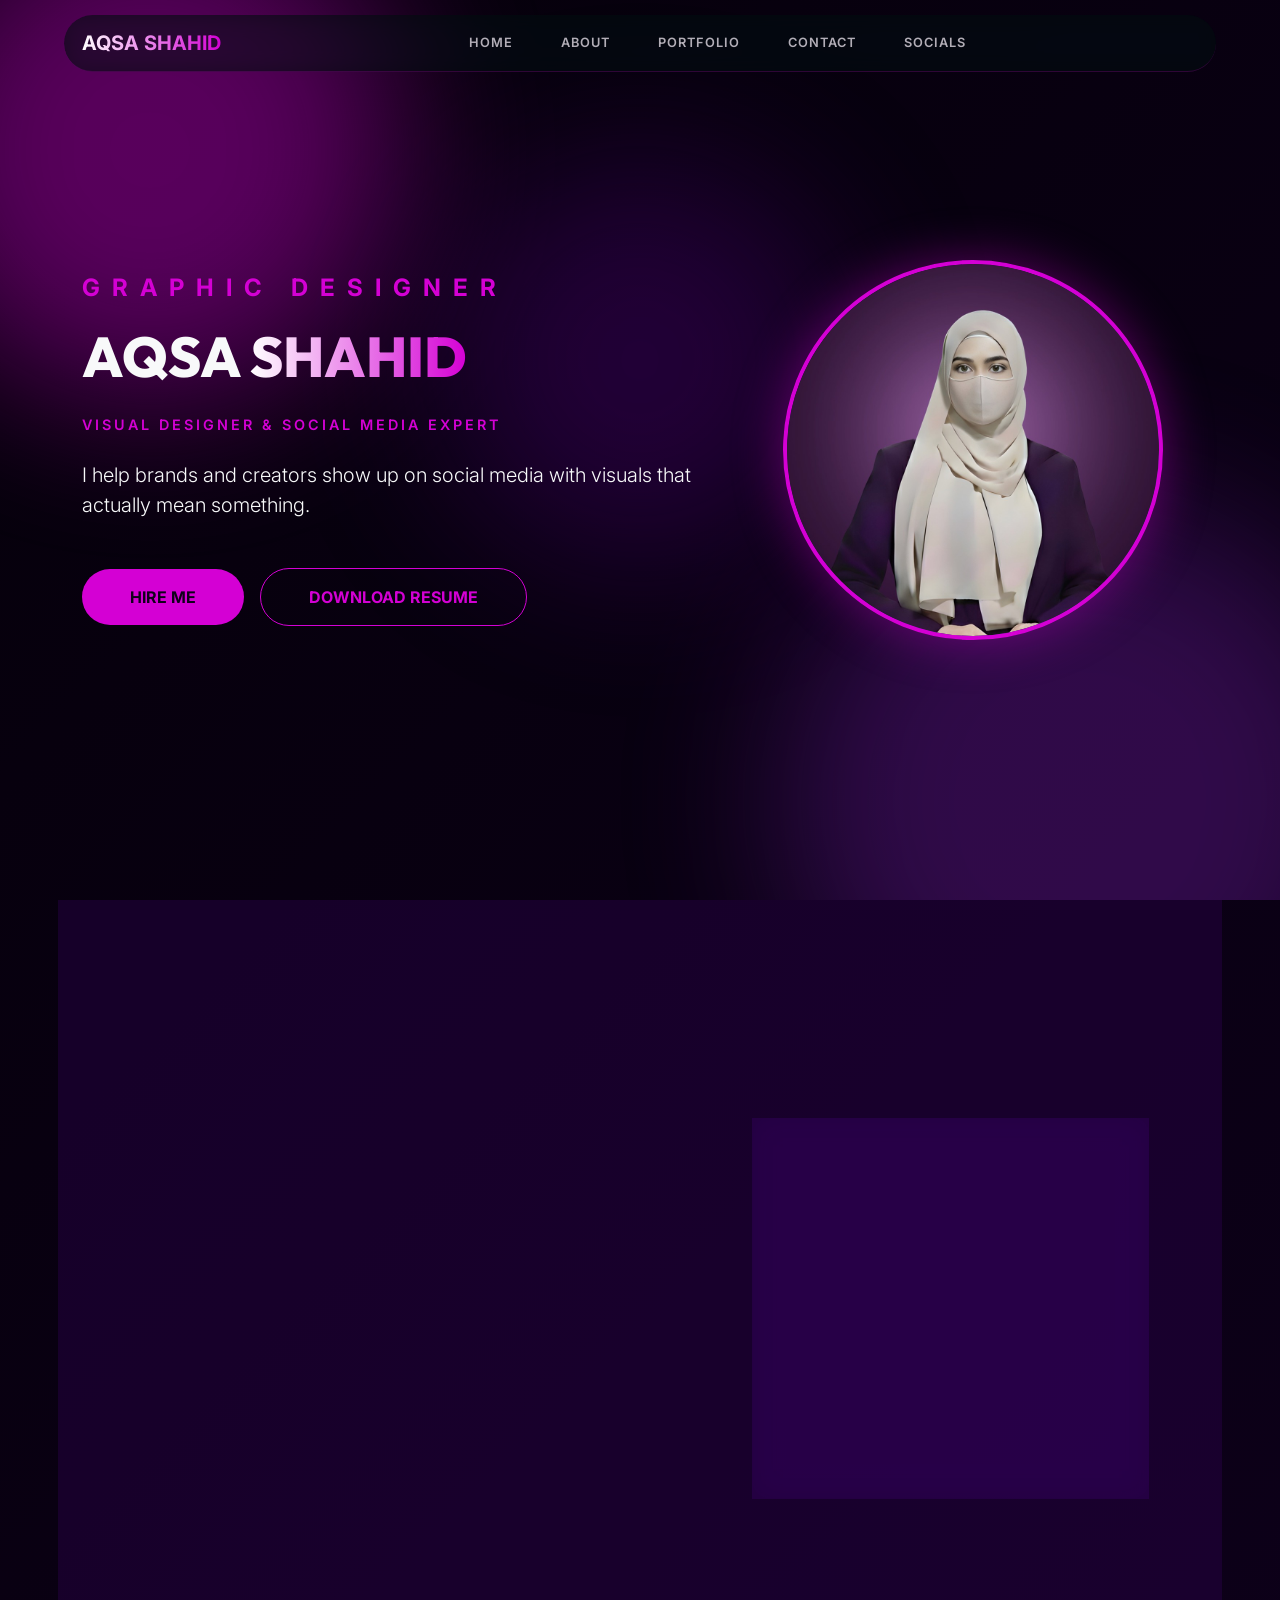
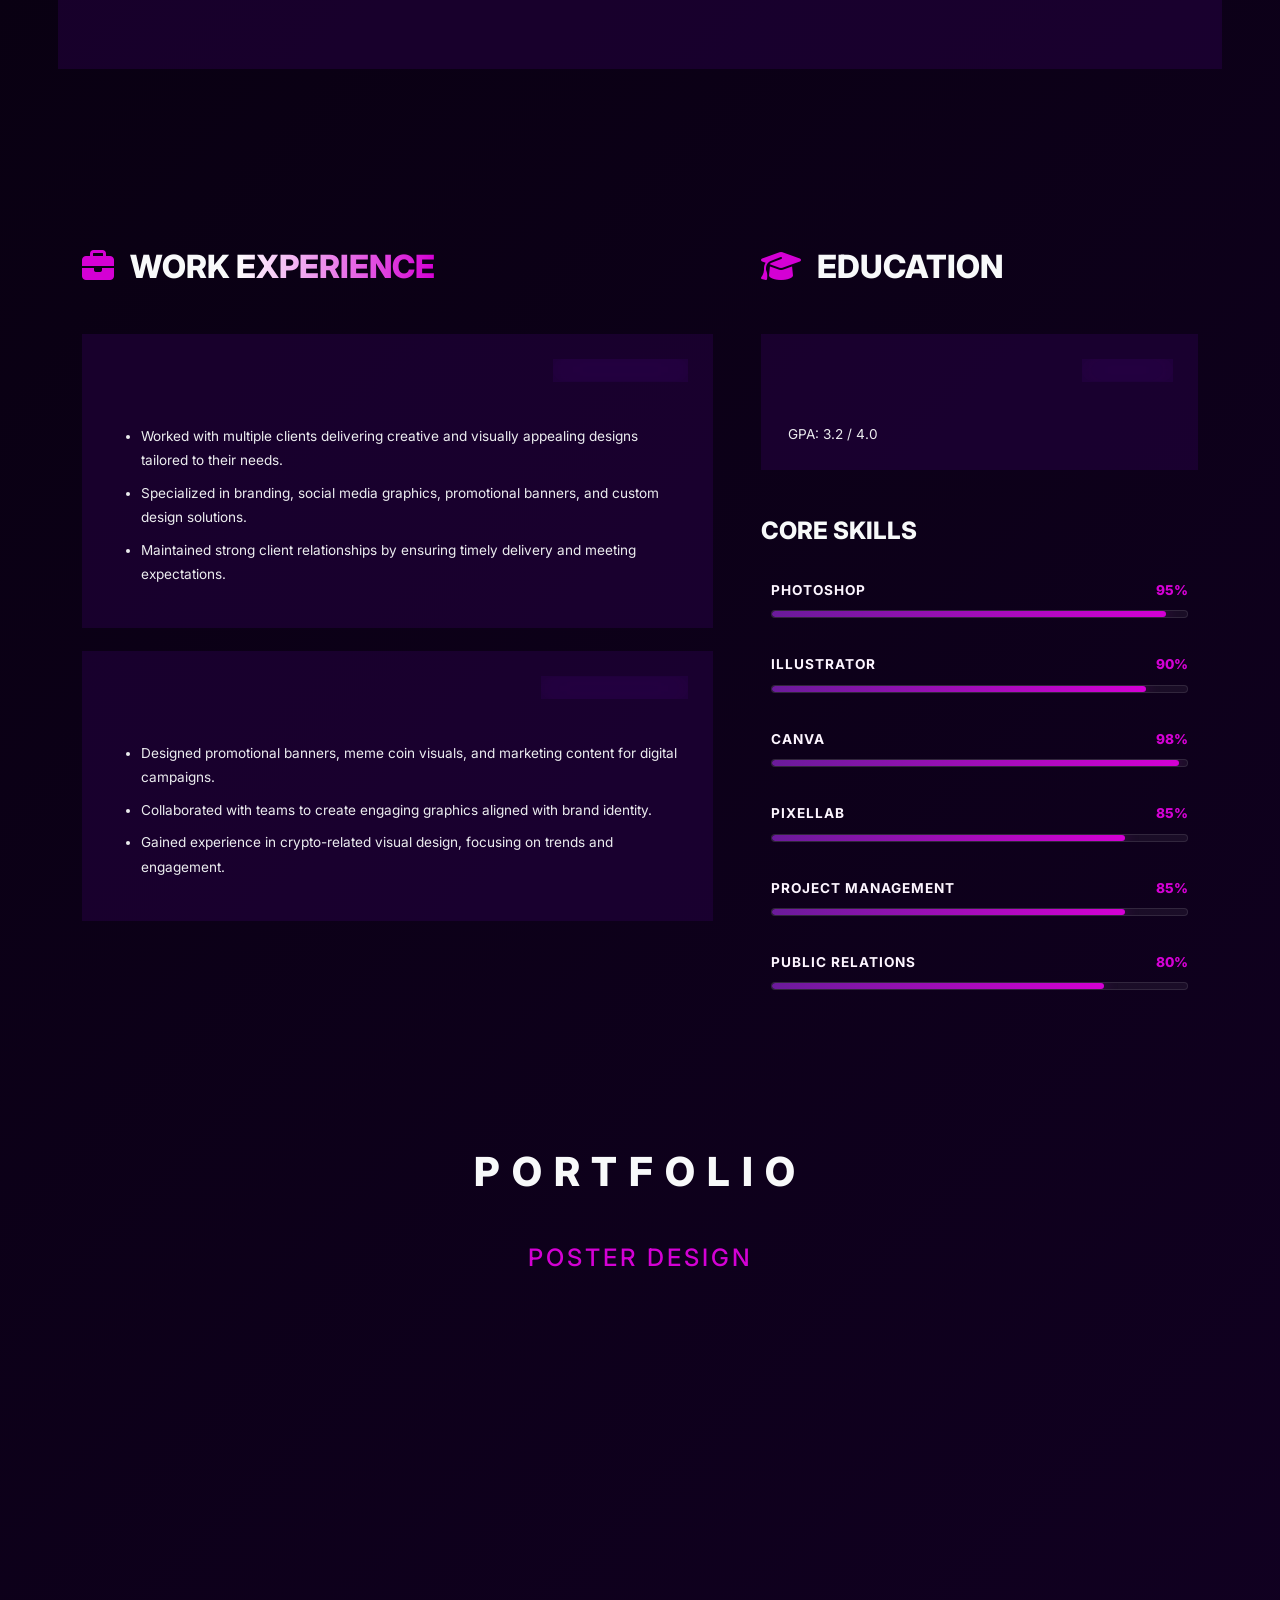
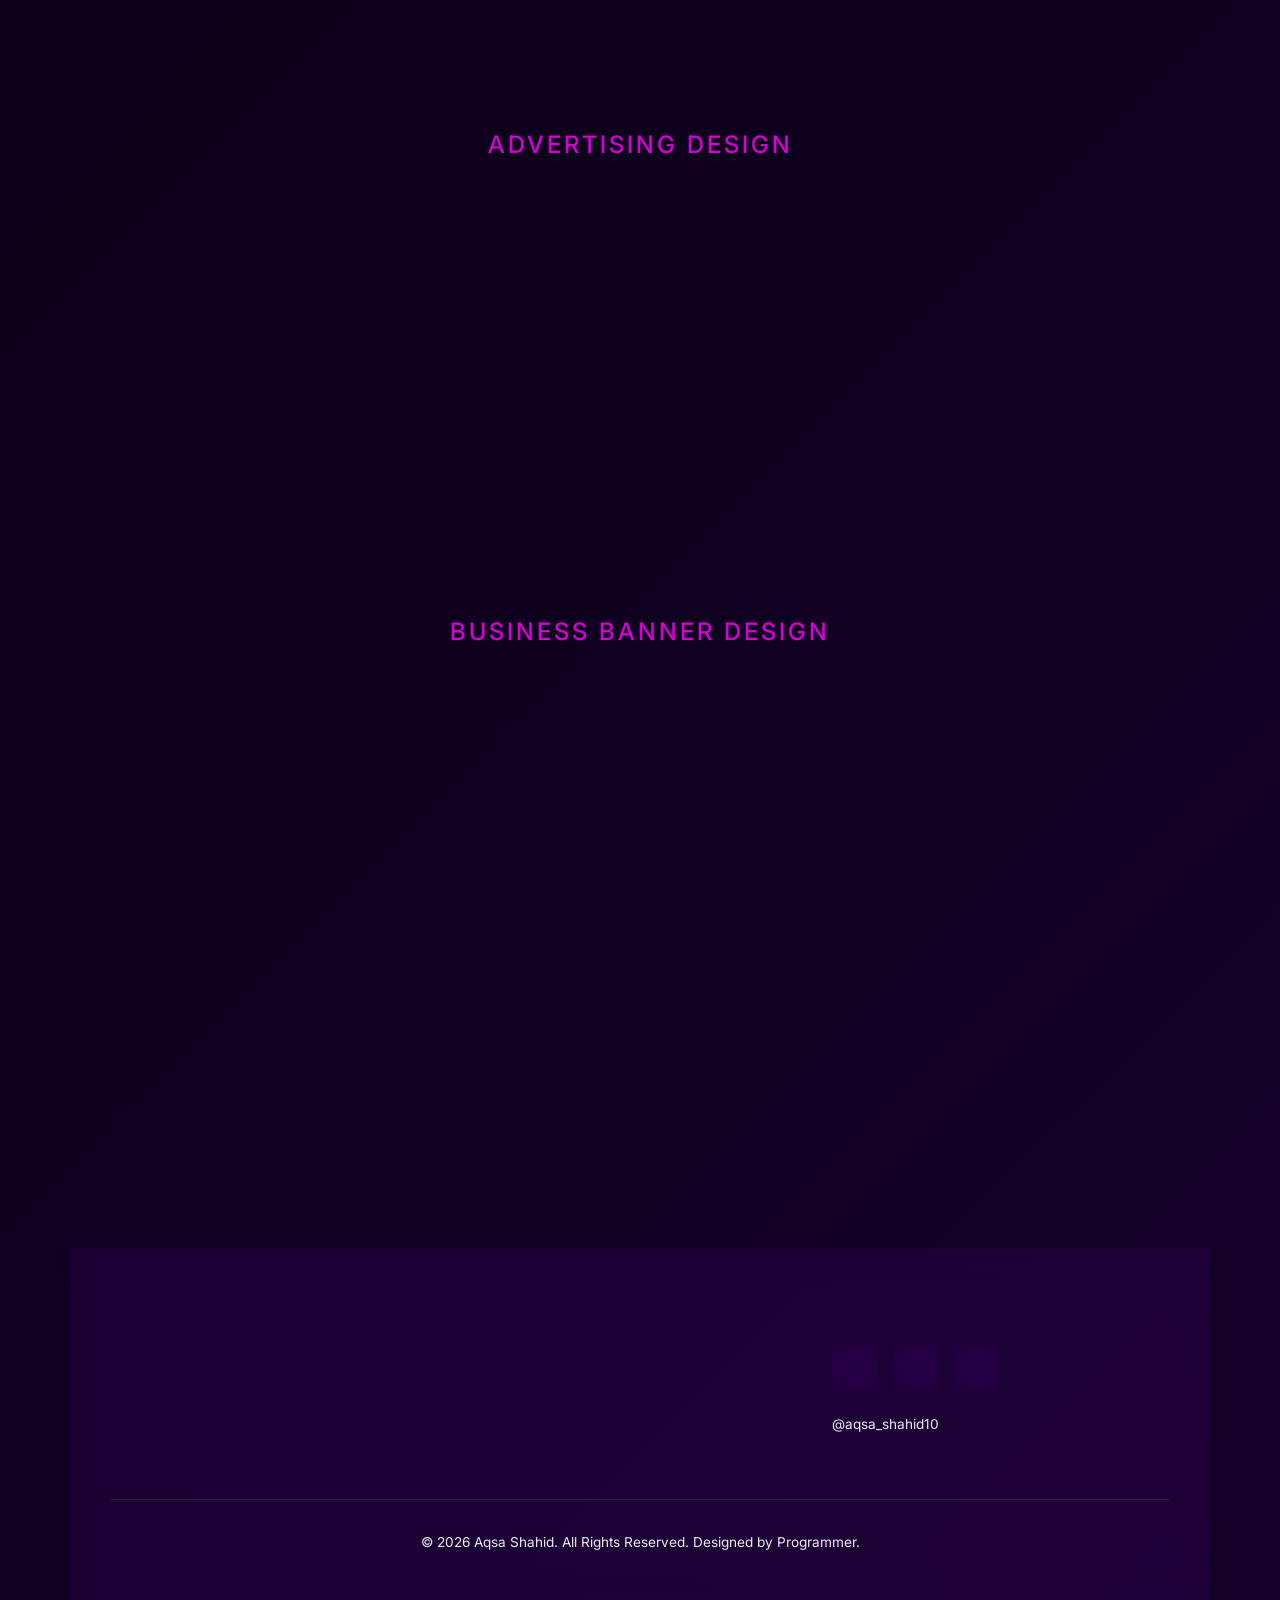
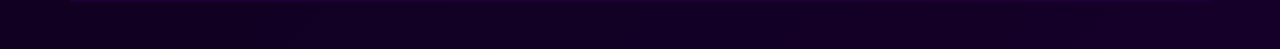
==== commit 5c43b8ed: "Adding" ====
--- a/index.html
+++ b/index.html
@@ -332,19 +332,19 @@
                     <div class="col-md-4">
                         <div class="portfolio-card glass p-3 text-start glass-hover border-radius-modern">
                             <img src="portfolio/poster1.jpg" alt="Women's Day Poster Design"
-                                class="img-fluid rounded-3 w-100 object-fit-cover" style="height: 300px;">
+                                class="img-fluid rounded-3">
                         </div>
                     </div>
                     <div class="col-md-4">
                         <div class="portfolio-card glass p-3 text-start glass-hover border-radius-modern">
                             <img src="portfolio/poster2.jpg" alt="Maldives Travel Poster"
-                                class="img-fluid rounded-3 w-100 object-fit-cover" style="height: 300px;">
+                                class="img-fluid rounded-3">
                         </div>
                     </div>
                     <div class="col-md-4">
                         <div class="portfolio-card glass p-3 text-start glass-hover border-radius-modern">
                             <img src="portfolio/poster3.jpg" alt="Strawberry Ice Cream Poster"
-                                class="img-fluid rounded-3 w-100 object-fit-cover" style="height: 300px;">
+                                class="img-fluid rounded-3">
                         </div>
                     </div>
                 </div>
@@ -357,19 +357,19 @@
                     <div class="col-md-4">
                         <div class="portfolio-card glass p-3 text-start glass-hover border-radius-modern">
                             <img src="portfolio/ad1.jpg" alt="Advertising Design 1"
-                                class="img-fluid rounded-3 w-100 object-fit-cover" style="height: 300px;">
+                                class="img-fluid rounded-3">
                         </div>
                     </div>
                     <div class="col-md-4">
                         <div class="portfolio-card glass p-3 text-start glass-hover border-radius-modern">
                             <img src="portfolio/ad2.jpg" alt="Advertising Design 2"
-                                class="img-fluid rounded-3 w-100 object-fit-cover" style="height: 300px;">
+                                class="img-fluid rounded-3">
                         </div>
                     </div>
                     <div class="col-md-4">
                         <div class="portfolio-card glass p-3 text-start glass-hover border-radius-modern">
                             <img src="portfolio/ad3.jpg" alt="Advertising Design 3"
-                                class="img-fluid rounded-3 w-100 object-fit-cover" style="height: 300px;">
+                                class="img-fluid rounded-3">
                         </div>
                     </div>
                 </div>
@@ -382,19 +382,19 @@
                     <div class="col-md-4">
                         <div class="portfolio-card glass p-3 text-start glass-hover border-radius-modern">
                             <img src="portfolio/banner1.jpg" alt="Business Banner 1"
-                                class="img-fluid rounded-3 w-100 object-fit-cover" style="height: 300px;">
+                                class="img-fluid rounded-3">
                         </div>
                     </div>
                     <div class="col-md-4">
                         <div class="portfolio-card glass p-3 text-start glass-hover border-radius-modern">
                             <img src="portfolio/banner2.jpg" alt="Business Banner 2"
-                                class="img-fluid rounded-3 w-100 object-fit-cover" style="height: 300px;">
+                                class="img-fluid rounded-3">
                         </div>
                     </div>
                     <div class="col-md-4">
                         <div class="portfolio-card glass p-3 text-start glass-hover border-radius-modern">
                             <img src="portfolio/banner3.jpg" alt="Business Banner 3"
-                                class="img-fluid rounded-3 w-100 object-fit-cover" style="height: 300px;">
+                                class="img-fluid rounded-3">
                         </div>
                     </div>
                 </div>
--- a/style.css
+++ b/style.css
@@ -353,9 +353,9 @@
     width: 100%;
     height: 100%;
     object-fit: cover;
-    object-position: top center; /* Ensures face/top of image is visible */
-    transition: var(--transition-smooth);
-    border-radius: 50%; /* Force image to be circular within the frame */
+    object-position: center; /* Center the face */
+    transition: var(--transition-smooth);
+    border-radius: 50%; /* Perfect circle */
 }
 
 .hero-image-frame:hover {
@@ -398,6 +398,10 @@
 }
 
 .portfolio-card img {
+    width: 100%;
+    height: 300px;
+    object-fit: contain; /* Don't cut the image */
+    background: var(--bg-darker); /* Fill space with dark background */
     transition: transform 0.6s cubic-bezier(0.175, 0.885, 0.32, 1.275);
 }
 
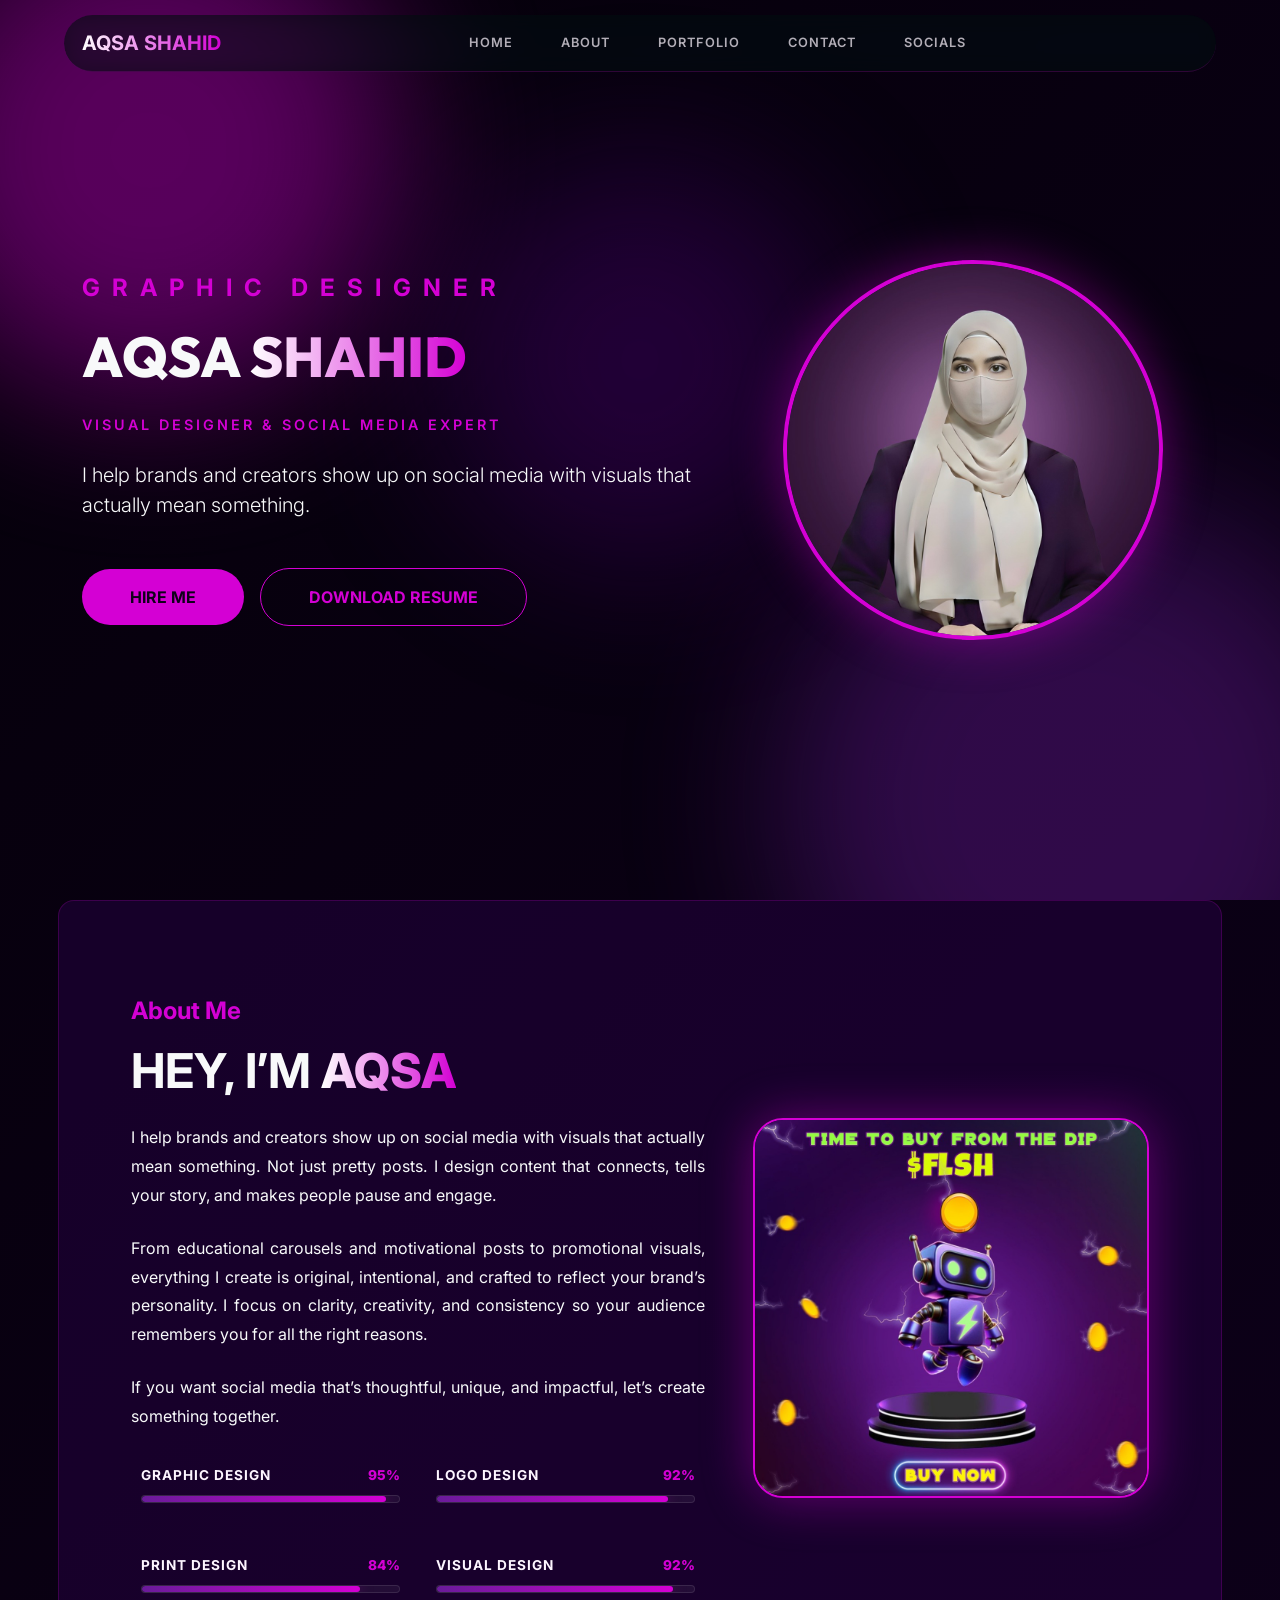
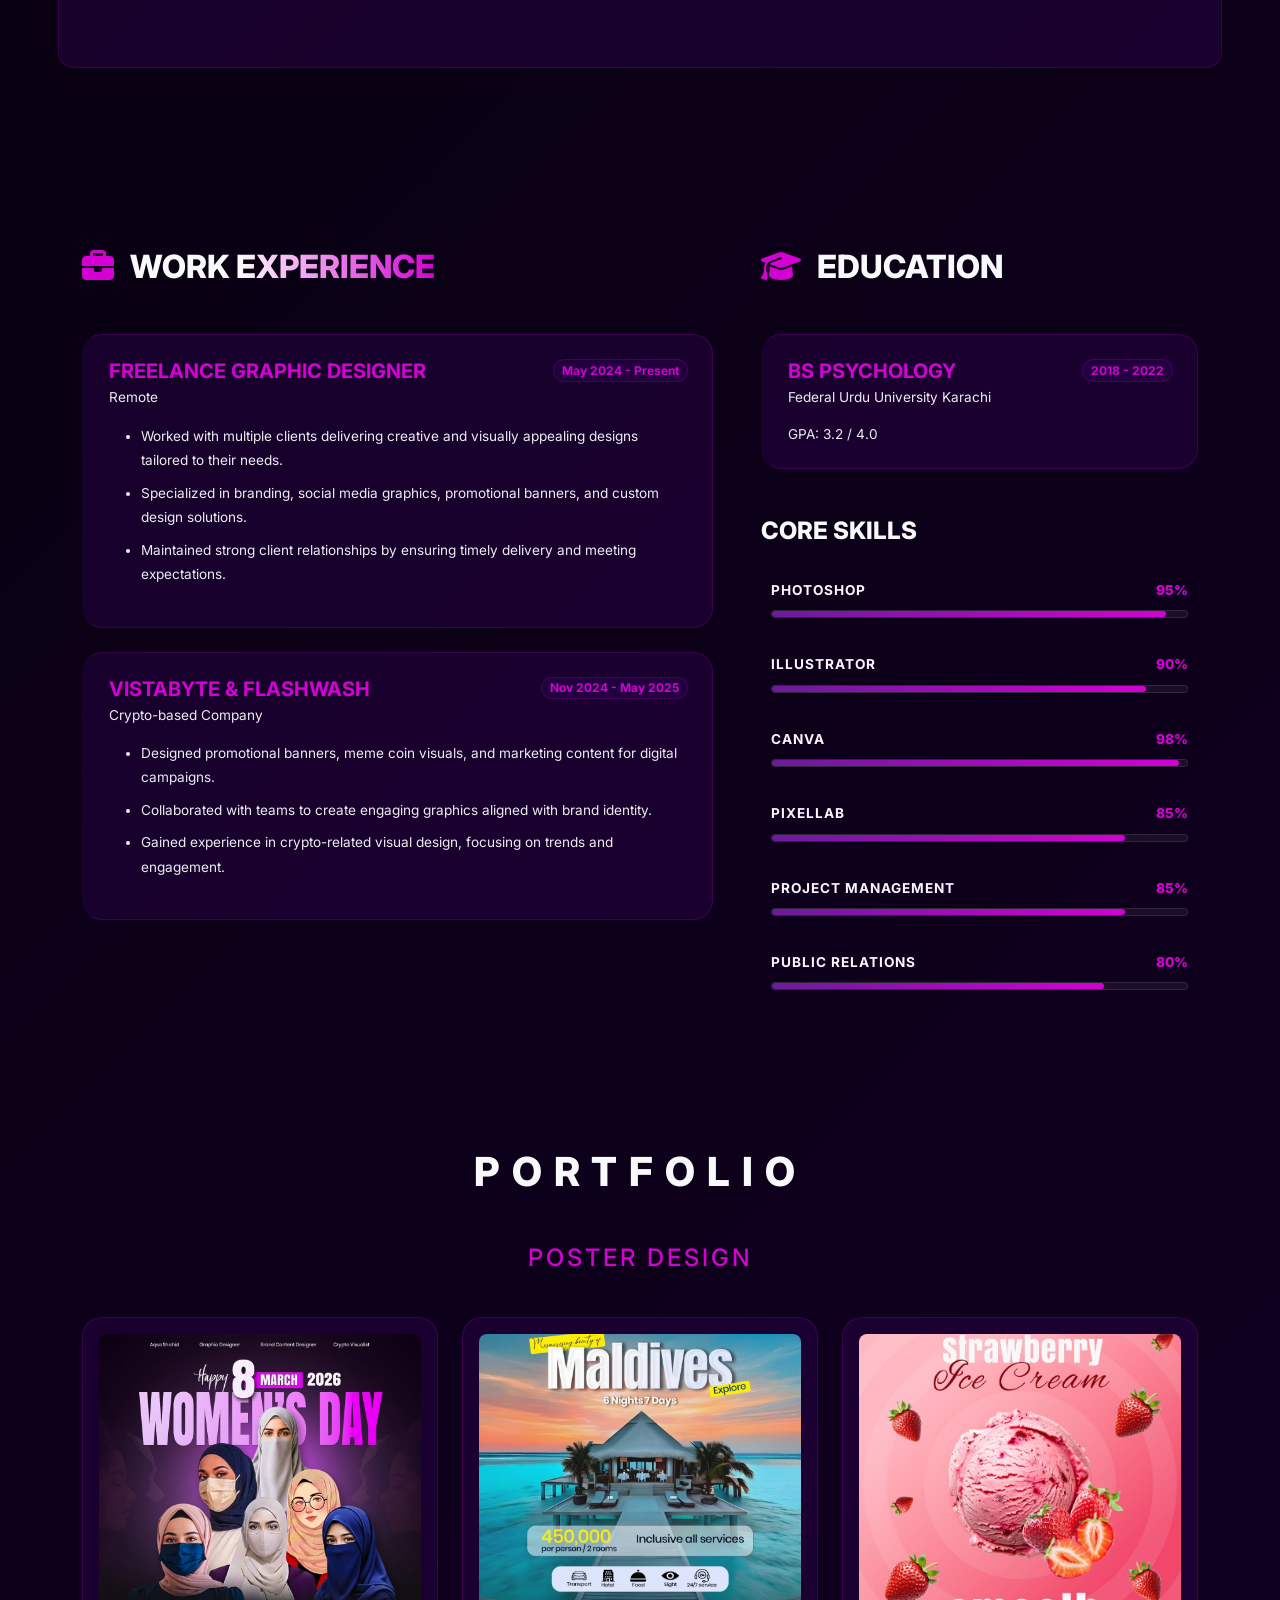
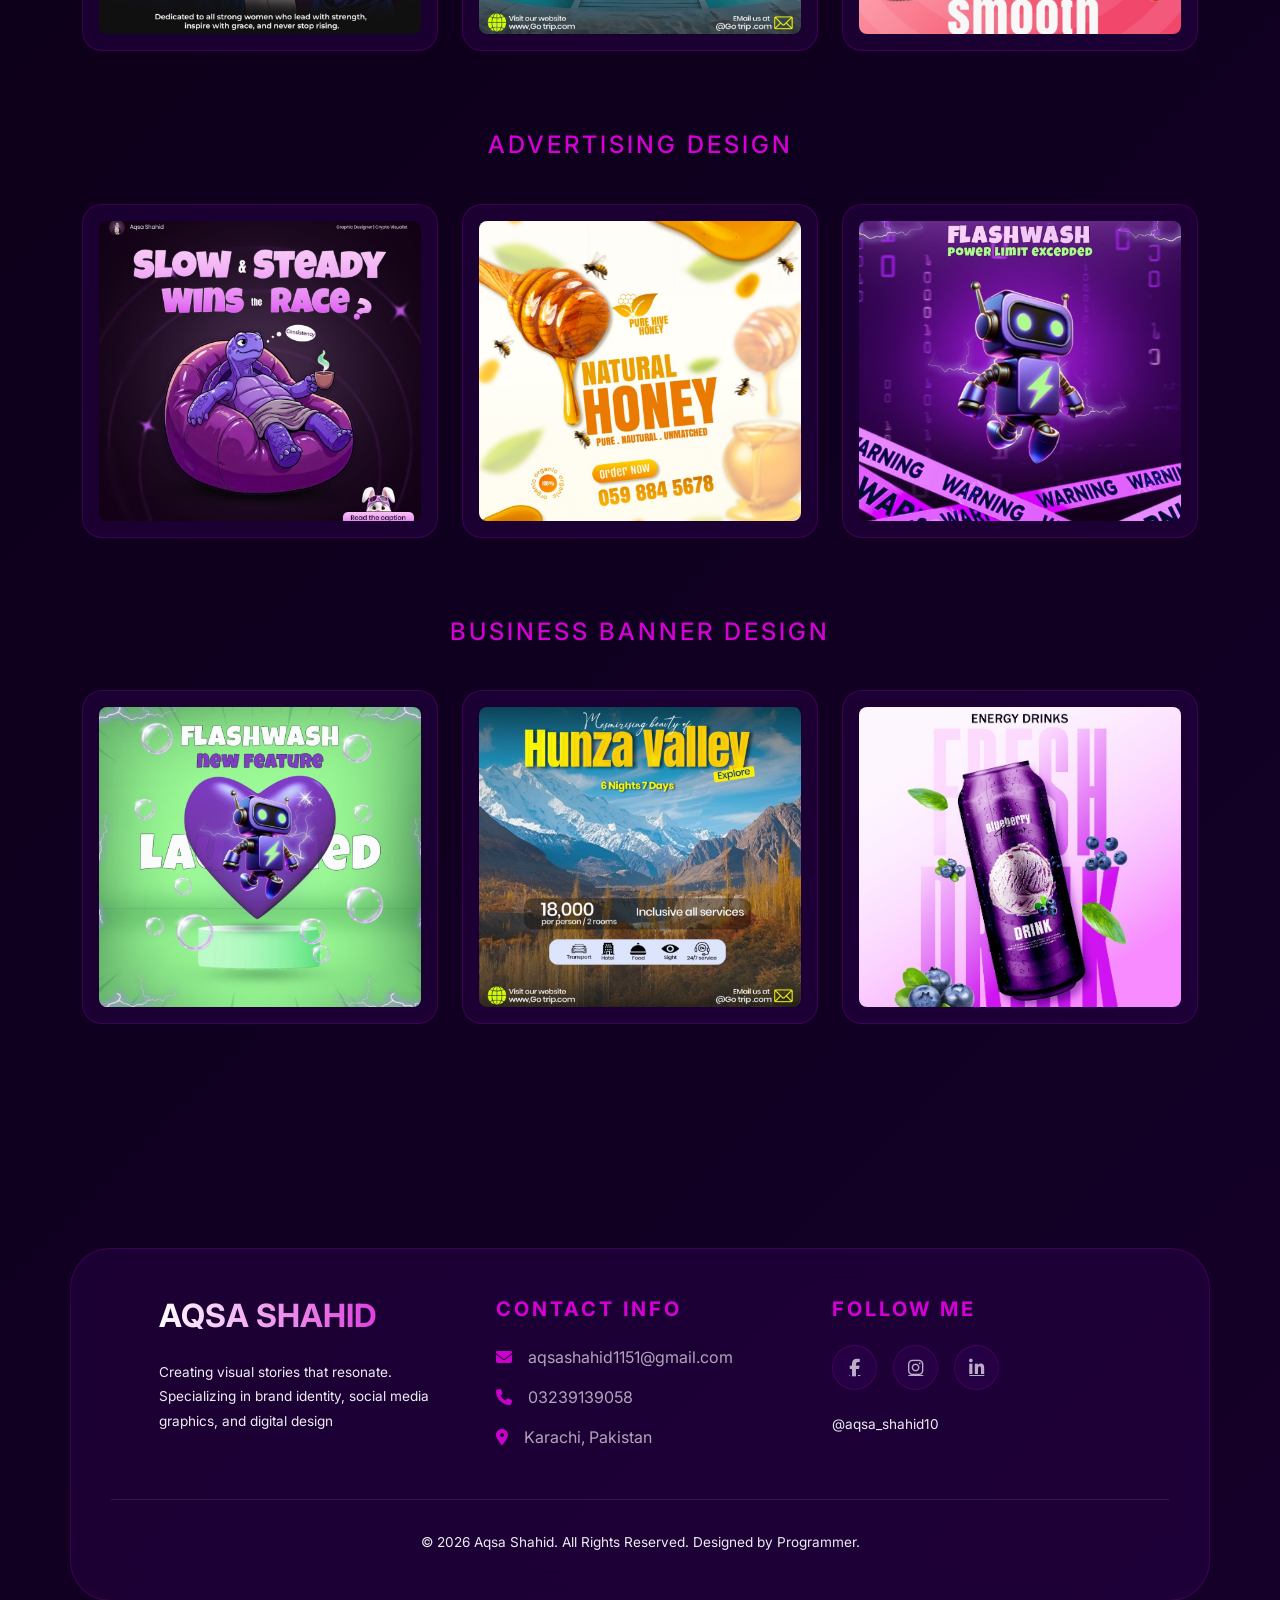
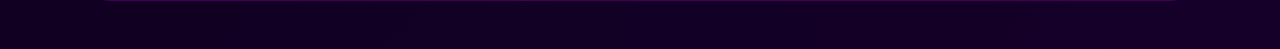
==== commit 3ada46af: "Data" ====
--- a/index.html
+++ b/index.html
@@ -184,10 +184,8 @@
                     </div>
                 </div>
                 <div class="col-lg-5">
-                    <div class="glass rounded-4 mx-auto overflow-hidden"
-                        style="height: 380px; width: 100%; max-width: 400px; border: 2px solid var(--accent-cyan); transition: all 0.4s ease;">
-                        <img src="about.jpg" alt="Aqsa Shahid Portfolio Graphic" class="rounded-4 w-100 h-100"
-                            style="object-fit: contain; background: var(--bg-card); transition: transform 0.4s ease;">
+                    <div class="about-image-frame glass neon-glow">
+                        <img src="about.jpg" alt="Aqsa Shahid Portfolio Graphic">
                     </div>
                 </div>
             </div>
@@ -337,8 +335,7 @@
                     </div>
                     <div class="col-md-4">
                         <div class="portfolio-card glass p-3 text-start glass-hover border-radius-modern">
-                            <img src="portfolio/poster2.jpg" alt="Maldives Travel Poster"
-                                class="img-fluid rounded-3">
+                            <img src="portfolio/poster2.jpg" alt="Maldives Travel Poster" class="img-fluid rounded-3">
                         </div>
                     </div>
                     <div class="col-md-4">
@@ -356,20 +353,17 @@
                 <div class="row g-4 justify-content-center">
                     <div class="col-md-4">
                         <div class="portfolio-card glass p-3 text-start glass-hover border-radius-modern">
-                            <img src="portfolio/ad1.jpg" alt="Advertising Design 1"
-                                class="img-fluid rounded-3">
-                        </div>
-                    </div>
-                    <div class="col-md-4">
-                        <div class="portfolio-card glass p-3 text-start glass-hover border-radius-modern">
-                            <img src="portfolio/ad2.jpg" alt="Advertising Design 2"
-                                class="img-fluid rounded-3">
-                        </div>
-                    </div>
-                    <div class="col-md-4">
-                        <div class="portfolio-card glass p-3 text-start glass-hover border-radius-modern">
-                            <img src="portfolio/ad3.jpg" alt="Advertising Design 3"
-                                class="img-fluid rounded-3">
+                            <img src="portfolio/ad1.jpg" alt="Advertising Design 1" class="img-fluid rounded-3">
+                        </div>
+                    </div>
+                    <div class="col-md-4">
+                        <div class="portfolio-card glass p-3 text-start glass-hover border-radius-modern">
+                            <img src="portfolio/ad2.jpg" alt="Advertising Design 2" class="img-fluid rounded-3">
+                        </div>
+                    </div>
+                    <div class="col-md-4">
+                        <div class="portfolio-card glass p-3 text-start glass-hover border-radius-modern">
+                            <img src="portfolio/ad3.jpg" alt="Advertising Design 3" class="img-fluid rounded-3">
                         </div>
                     </div>
                 </div>
@@ -381,20 +375,17 @@
                 <div class="row g-4 justify-content-center">
                     <div class="col-md-4">
                         <div class="portfolio-card glass p-3 text-start glass-hover border-radius-modern">
-                            <img src="portfolio/banner1.jpg" alt="Business Banner 1"
-                                class="img-fluid rounded-3">
-                        </div>
-                    </div>
-                    <div class="col-md-4">
-                        <div class="portfolio-card glass p-3 text-start glass-hover border-radius-modern">
-                            <img src="portfolio/banner2.jpg" alt="Business Banner 2"
-                                class="img-fluid rounded-3">
-                        </div>
-                    </div>
-                    <div class="col-md-4">
-                        <div class="portfolio-card glass p-3 text-start glass-hover border-radius-modern">
-                            <img src="portfolio/banner3.jpg" alt="Business Banner 3"
-                                class="img-fluid rounded-3">
+                            <img src="portfolio/banner1.jpg" alt="Business Banner 1" class="img-fluid rounded-3">
+                        </div>
+                    </div>
+                    <div class="col-md-4">
+                        <div class="portfolio-card glass p-3 text-start glass-hover border-radius-modern">
+                            <img src="portfolio/banner2.jpg" alt="Business Banner 2" class="img-fluid rounded-3">
+                        </div>
+                    </div>
+                    <div class="col-md-4">
+                        <div class="portfolio-card glass p-3 text-start glass-hover border-radius-modern">
+                            <img src="portfolio/banner3.jpg" alt="Business Banner 3" class="img-fluid rounded-3">
                         </div>
                     </div>
                 </div>
@@ -411,7 +402,7 @@
                     </h2>
                     <p class="text-secondary opacity-75 small line-height-lg">
                         Creating visual stories that resonate. Specializing in brand identity, social media graphics,
-                        and digital design.
+                        and digital design
                     </p>
                 </div>
                 <div class="col-lg-4 text-start">
--- a/style.css
+++ b/style.css
@@ -400,8 +400,8 @@
 .portfolio-card img {
     width: 100%;
     height: 300px;
-    object-fit: contain; /* Don't cut the image */
-    background: var(--bg-darker); /* Fill space with dark background */
+    object-fit: cover; /* Fixed: images now cover the entire area */
+    background: var(--bg-darker);
     transition: transform 0.6s cubic-bezier(0.175, 0.885, 0.32, 1.275);
 }
 
@@ -656,6 +656,37 @@
     text-shadow: 0 0 10px var(--glow-cyan);
 }
 
+/* About Section Image Styling */
+.about-image-frame {
+    width: 100%;
+    max-width: 400px;
+    height: 380px;
+    margin: 0 auto;
+    border-radius: 30px;
+    overflow: hidden;
+    border: 2px solid var(--accent-cyan);
+    transition: var(--transition-smooth);
+    position: relative;
+    cursor: pointer;
+}
+
+.about-image-frame img {
+    width: 100%;
+    height: 100%;
+    object-fit: cover;
+    transition: transform 0.6s cubic-bezier(0.175, 0.885, 0.32, 1.275);
+}
+
+.about-image-frame:hover {
+    transform: translateY(-5px);
+    box-shadow: 0 10px 30px var(--glow-cyan), 0 0 20px rgba(212, 0, 212, 0.3);
+    border-color: #fff;
+}
+
+.about-image-frame:hover img {
+    transform: scale(1.1) rotate(2deg);
+}
+
 /* Responsive Fixes */
 @media (max-width: 991px) {
     .glass-nav {
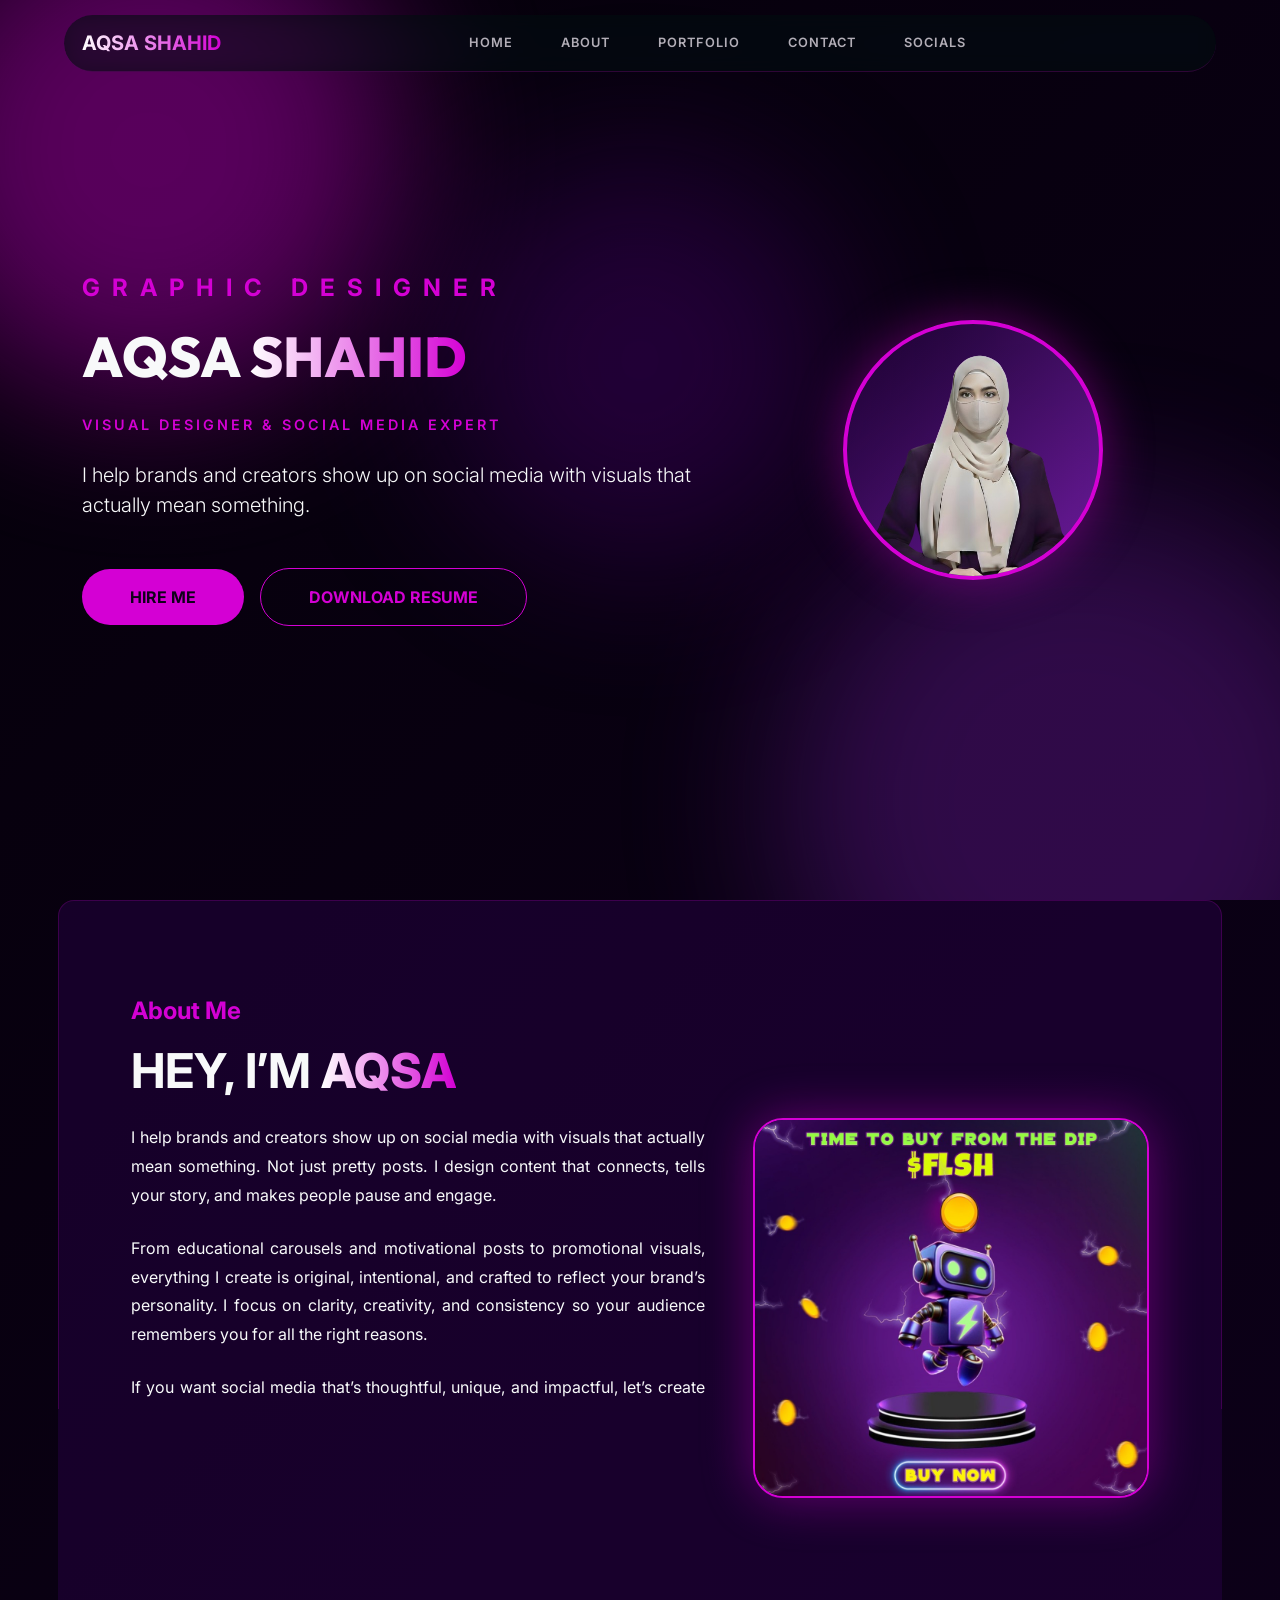
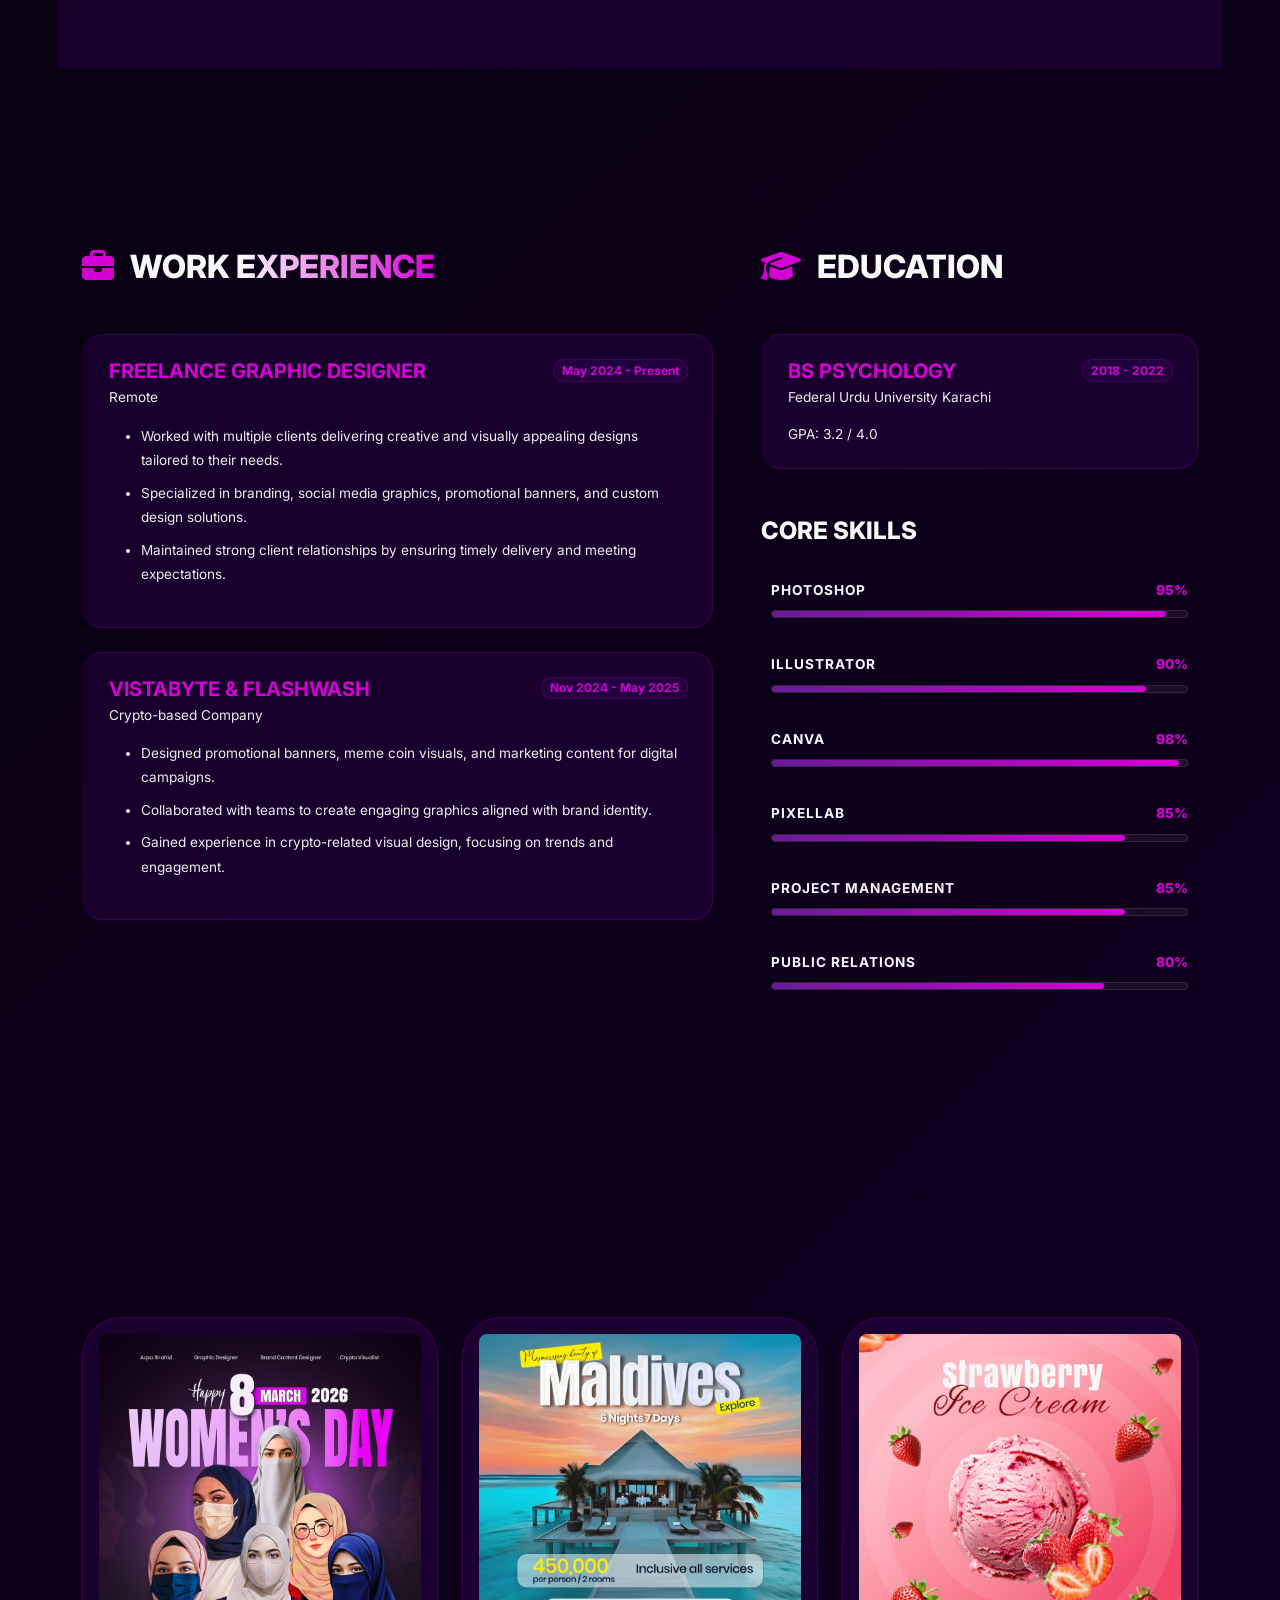
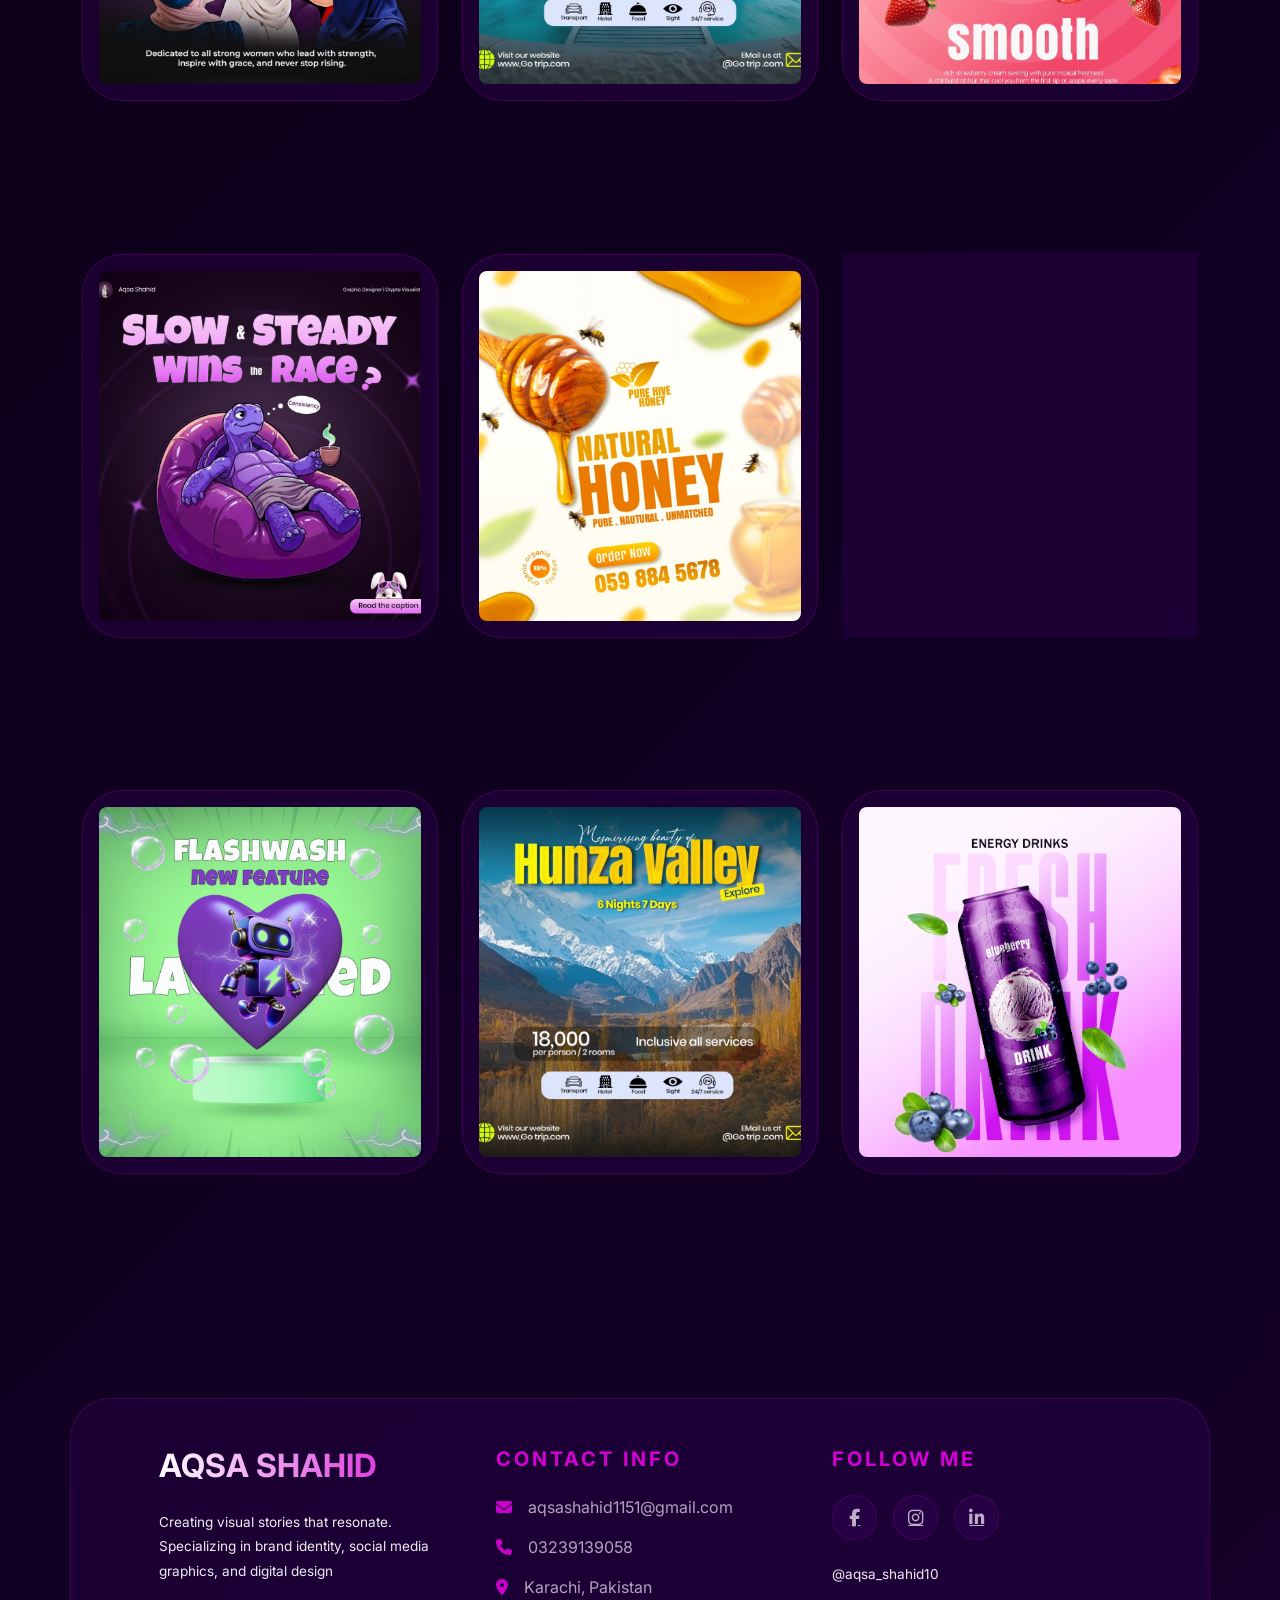
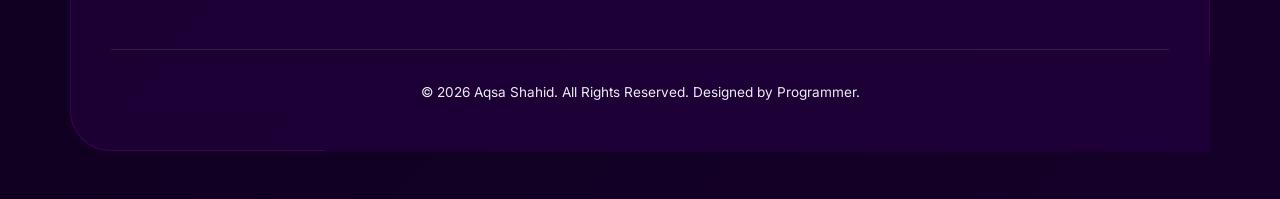
==== commit 8b5ebcf0: "Added" ====
--- a/index.html
+++ b/index.html
@@ -107,7 +107,7 @@
                 </div>
                 <div class="col-lg-5 text-center mt-5 mt-lg-0">
                     <div class="hero-image-frame glass neon-glow">
-                        <img src="profile.jpg" alt="Aqsa Shahid Profile">
+                        <img src="pic_profile.png" alt="Aqsa Shahid Profile">
                     </div>
                 </div>
             </div>
--- a/style.css
+++ b/style.css
@@ -235,6 +235,10 @@
     border-radius: 20px;
 }
 
+.border-radius-modern {
+    border-radius: 40px !important;
+}
+
 .glass-nav {
     background: rgba(2, 11, 13, 0.7);
     backdrop-filter: blur(10px) saturate(180%);
@@ -336,11 +340,11 @@
 }
 
 .hero-image-frame {
-    width: 380px;
-    height: 380px;
+    width: 260px;
+    height: 260px;
     margin: 0 auto;
     background: linear-gradient(135deg, var(--bg-card), var(--accent-teal));
-    border-radius: 50%; /* Circle for profile */
+    border-radius: 50%;
     position: relative;
     overflow: hidden;
     display: flex;
@@ -353,9 +357,8 @@
     width: 100%;
     height: 100%;
     object-fit: cover;
-    object-position: center; /* Center the face */
-    transition: var(--transition-smooth);
-    border-radius: 50%; /* Perfect circle */
+    object-position: top center; /* Focus on face */
+    transition: var(--transition-smooth);
 }
 
 .hero-image-frame:hover {
@@ -399,7 +402,7 @@
 
 .portfolio-card img {
     width: 100%;
-    height: 300px;
+    height: 350px; /* Adjusted height for posters */
     object-fit: cover; /* Fixed: images now cover the entire area */
     background: var(--bg-darker);
     transition: transform 0.6s cubic-bezier(0.175, 0.885, 0.32, 1.275);
@@ -761,18 +764,21 @@
         font-size: 2.8rem;
     }
     .hero-image-frame {
-        width: 280px;
-        height: 280px;
+        width: 300px;
+        height: 300px;
+        border-radius: 35px;
     }
     .glass {
         padding: 40px 20px !important;
     }
     .portfolio-card img {
-        height: 250px !important;
+        height: 400px !important; /* Larger posters on mobile */
     }
     .about-image-frame {
-        width: 280px !important;
-        height: 280px !important;
+        width: 100% !important;
+        max-width: 300px !important;
+        height: 300px !important;
+        border-radius: 35px;
     }
 }
 
@@ -794,15 +800,20 @@
         font-size: 0.9rem;
     }
     .hero-image-frame {
-        width: 220px;
-        height: 220px;
+        width: 250px;
+        height: 250px;
+        border-radius: 30px;
+    }
+    .portfolio-card img {
+        height: 380px !important;
     }
     .display-6 {
         font-size: 1.8rem;
     }
     .about-image-frame {
-        width: 220px !important;
-        height: 220px !important;
-    }
-}
-
+        width: 250px !important;
+        height: 250px !important;
+        border-radius: 30px;
+    }
+}
+
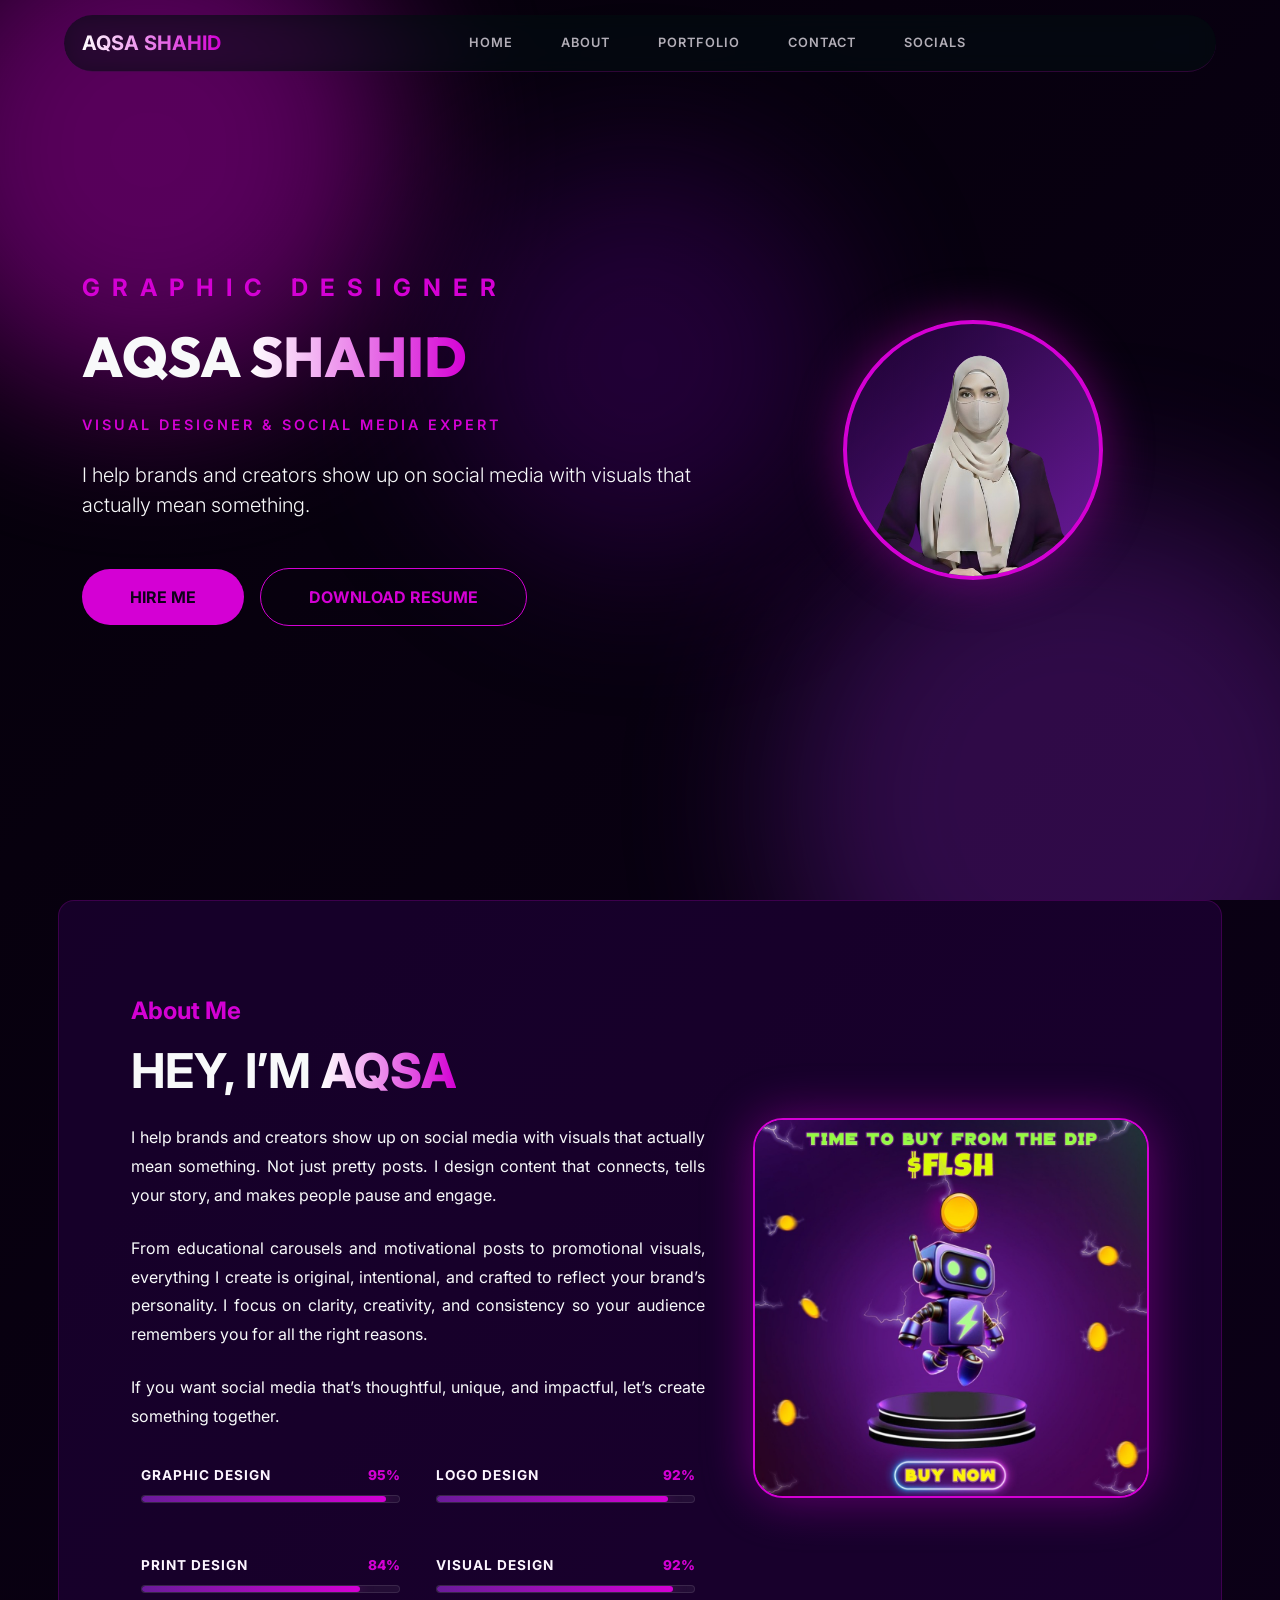
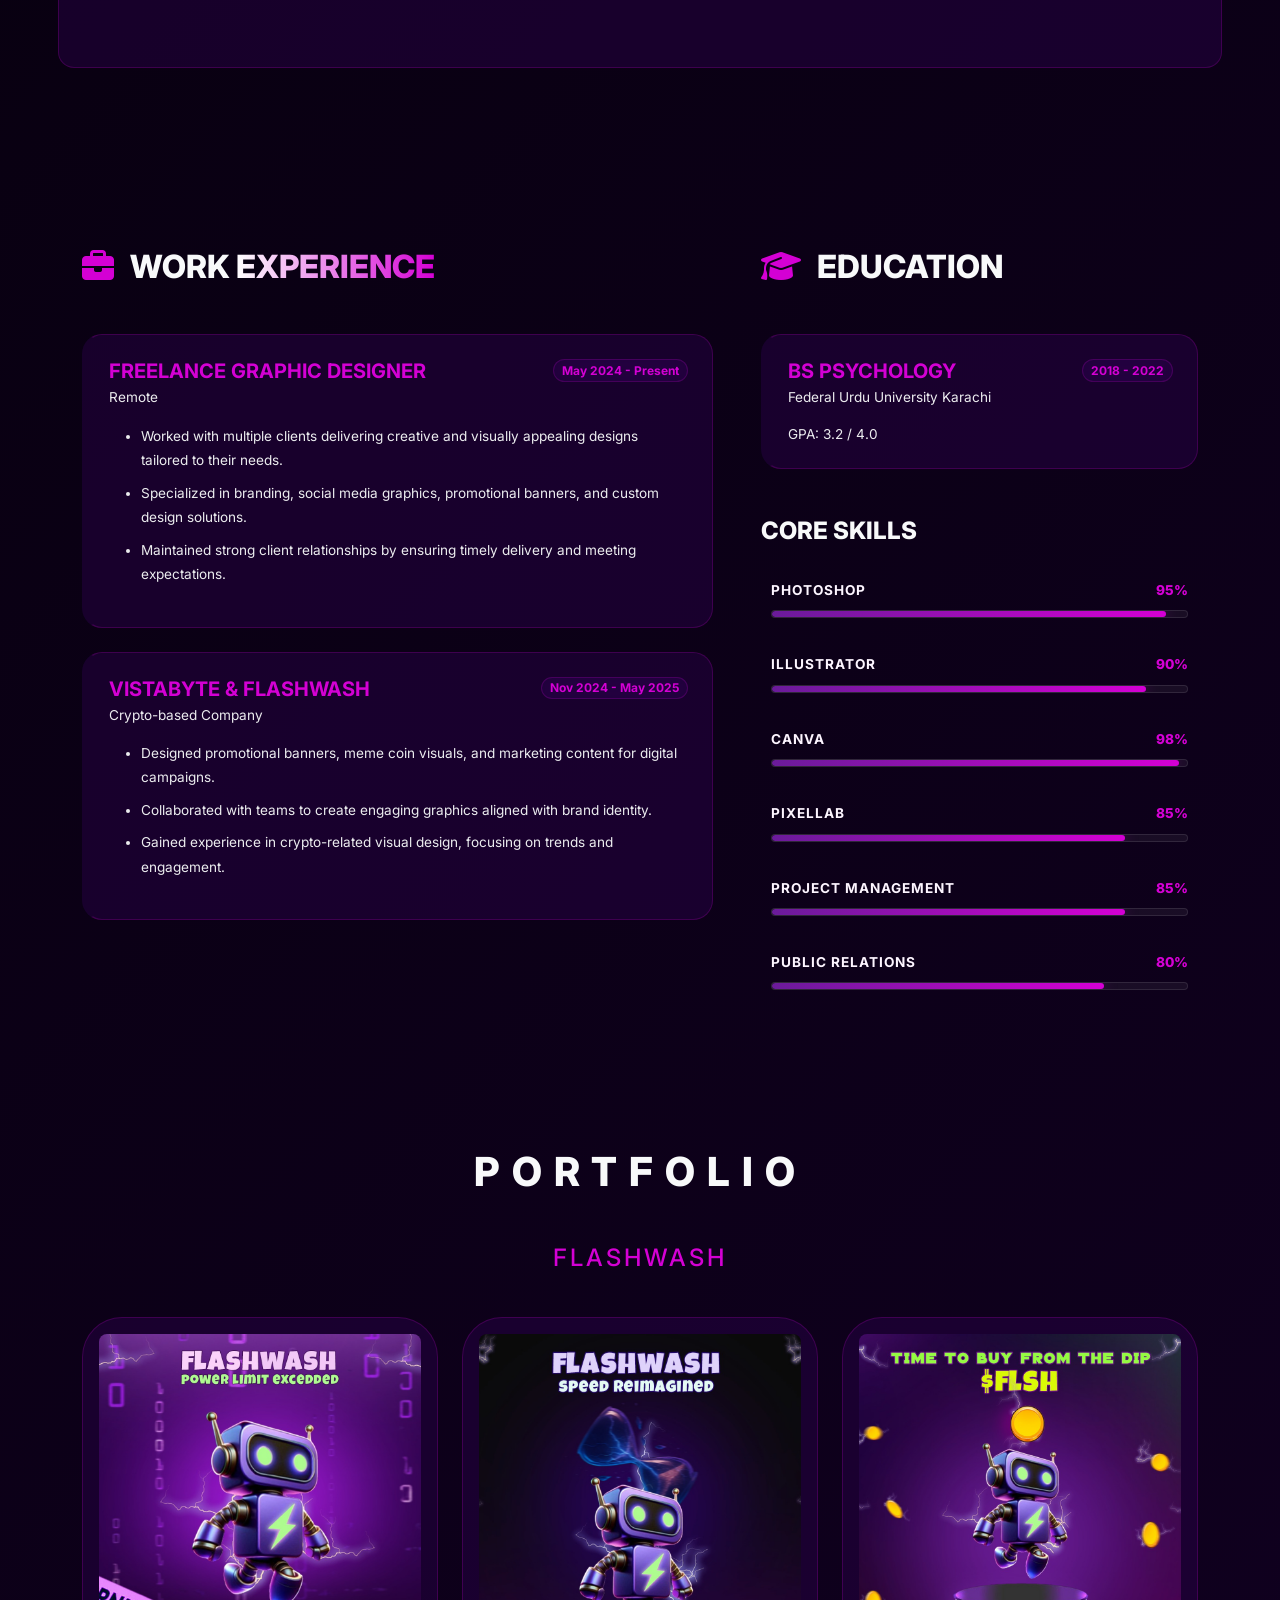
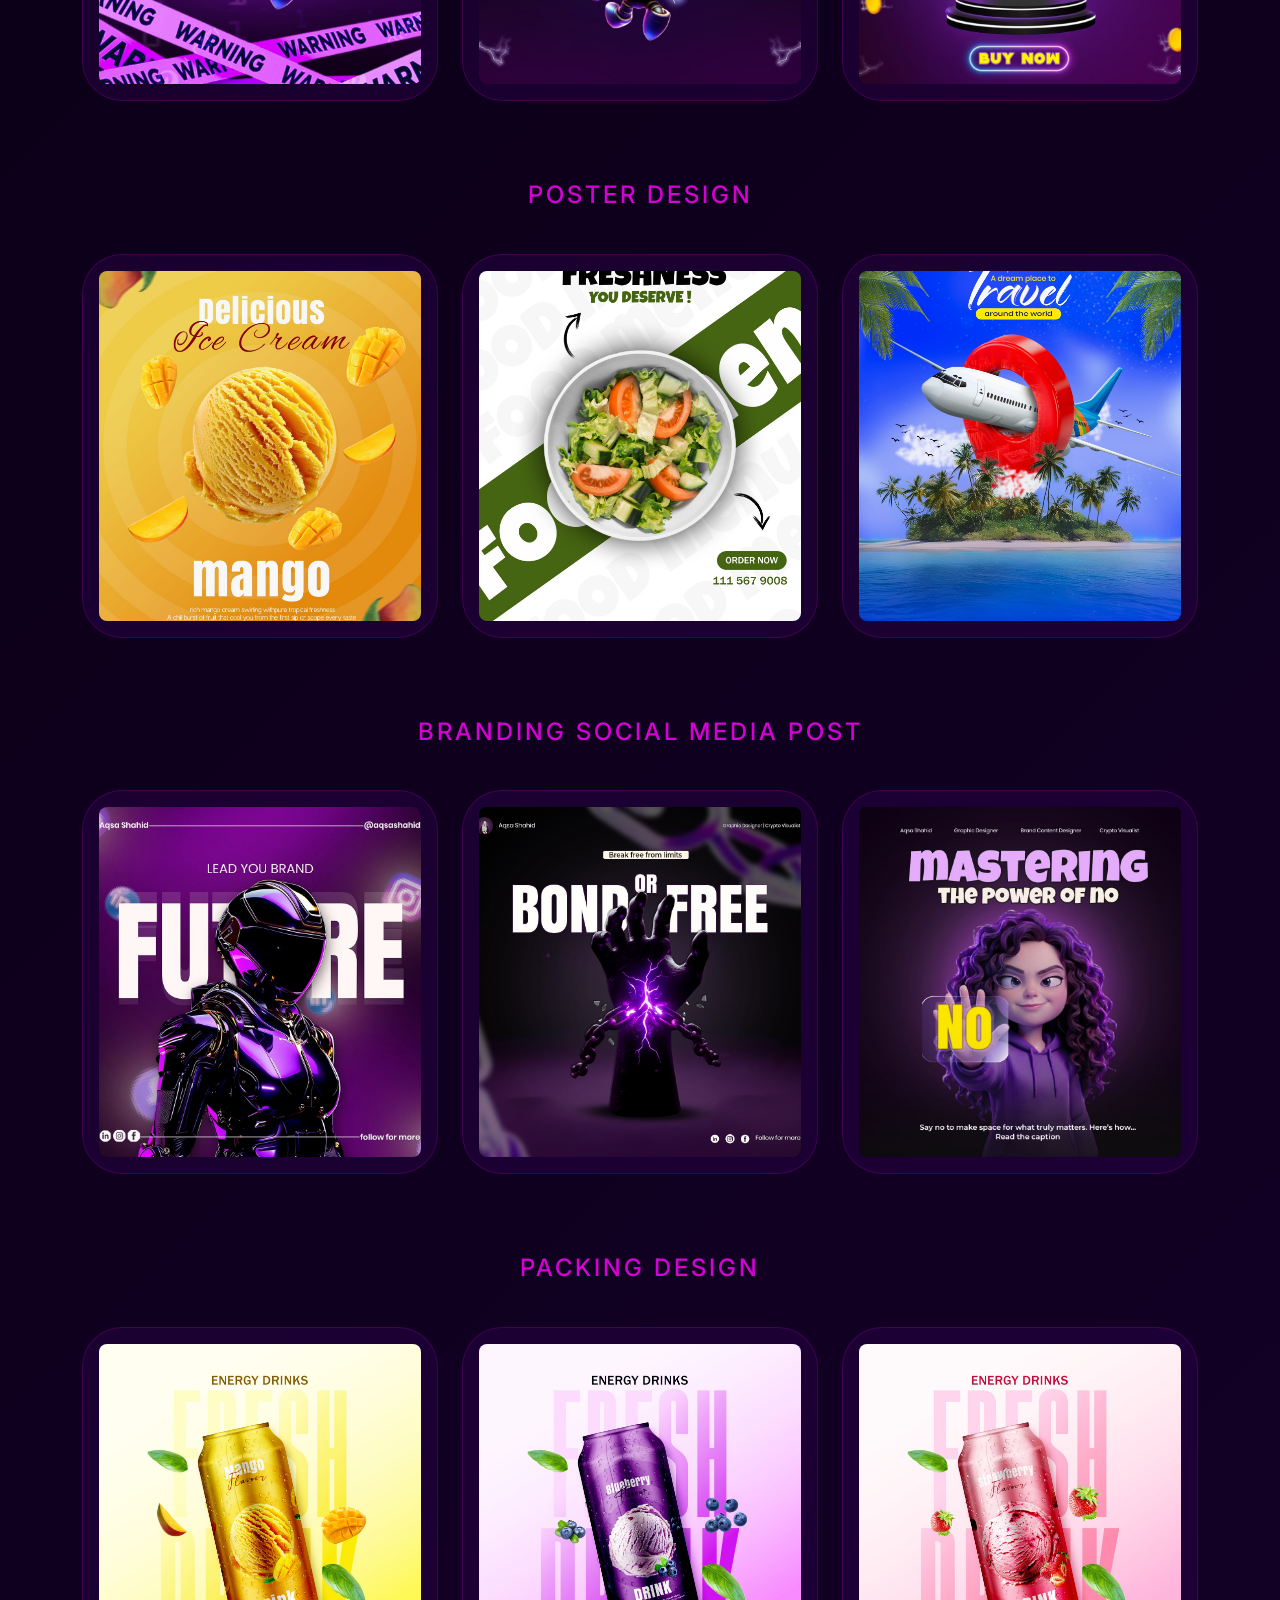
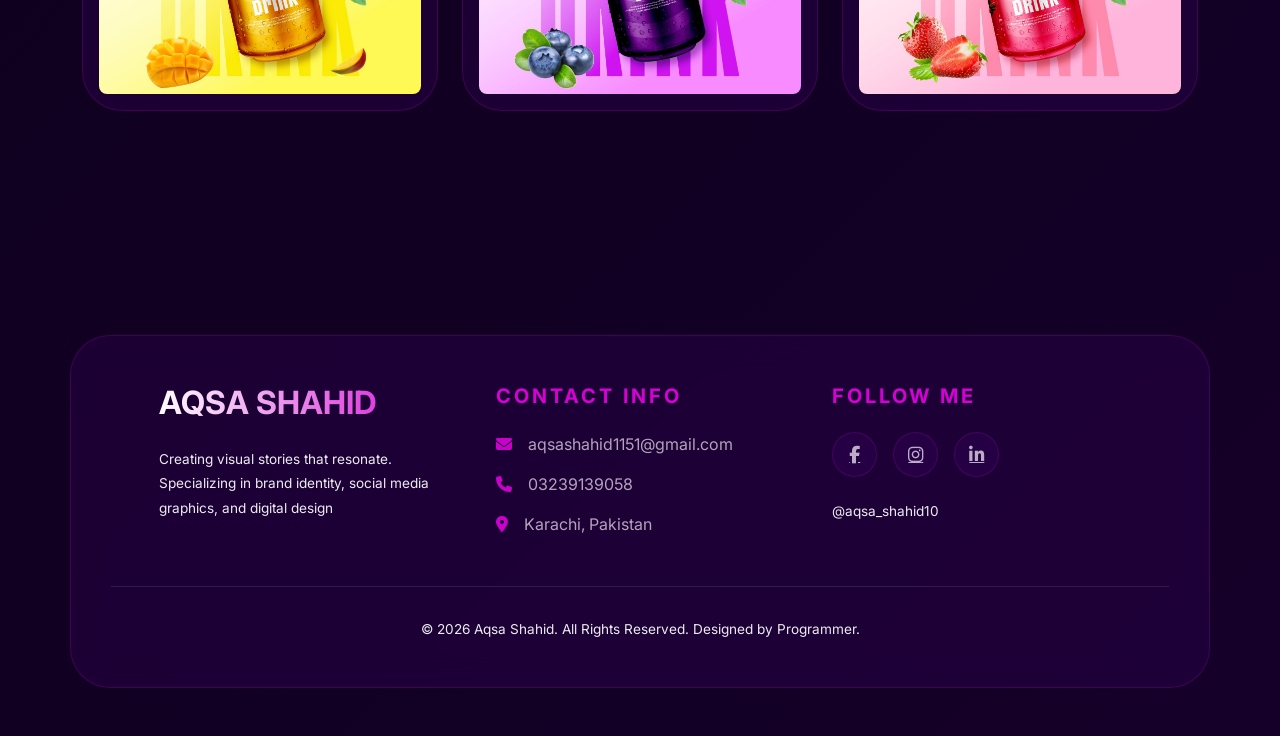
==== commit 5d03c186: "Adding More pic" ====
--- a/index.html
+++ b/index.html
@@ -323,69 +323,89 @@
         <div class="container">
             <h2 class="display-6 fw-black tracking-widest mb-5">PORTFOLIO</h2>
 
-            <!-- Category 1: Poster Design -->
+            <!-- Category 1: Flashwash Design -->
+            <div class="portfolio-category mb-5">
+                <h4 class="text-cyan mb-4 tracking-wider text-uppercase">FlashWash</h4>
+                <div class="row g-4 justify-content-center">
+                    <div class="col-md-4">
+                        <div class="portfolio-card glass p-3 text-start glass-hover border-radius-modern">
+                            <img src="WhatsApp Image 2026-03-15 at 3.09.51 PM (1).jpeg" alt="Flashwash Power Limit Exceeded" class="img-fluid rounded-3">
+                        </div>
+                    </div>
+                    <div class="col-md-4">
+                        <div class="portfolio-card glass p-3 text-start glass-hover border-radius-modern">
+                            <img src="WhatsApp Image 2026-03-15 at 3.09.51 PM (2).jpeg" alt="Flashwash Speed Reimagined" class="img-fluid rounded-3">
+                        </div>
+                    </div>
+                    <div class="col-md-4">
+                        <div class="portfolio-card glass p-3 text-start glass-hover border-radius-modern">
+                            <img src="WhatsApp Image 2026-03-15 at 3.09.51 PM (3).jpeg" alt="Flashwash Buy From The Dip" class="img-fluid rounded-3">
+                        </div>
+                    </div>
+                </div>
+            </div>
+
+            <!-- Category 2: Poster Design -->
             <div class="portfolio-category mb-5">
                 <h4 class="text-cyan mb-4 tracking-wider text-uppercase">Poster Design</h4>
                 <div class="row g-4 justify-content-center">
                     <div class="col-md-4">
                         <div class="portfolio-card glass p-3 text-start glass-hover border-radius-modern">
-                            <img src="portfolio/poster1.jpg" alt="Women's Day Poster Design"
-                                class="img-fluid rounded-3">
-                        </div>
-                    </div>
-                    <div class="col-md-4">
-                        <div class="portfolio-card glass p-3 text-start glass-hover border-radius-modern">
-                            <img src="portfolio/poster2.jpg" alt="Maldives Travel Poster" class="img-fluid rounded-3">
-                        </div>
-                    </div>
-                    <div class="col-md-4">
-                        <div class="portfolio-card glass p-3 text-start glass-hover border-radius-modern">
-                            <img src="portfolio/poster3.jpg" alt="Strawberry Ice Cream Poster"
-                                class="img-fluid rounded-3">
-                        </div>
-                    </div>
-                </div>
-            </div>
-
-            <!-- Category 2: Advertising Design -->
+                            <img src="WhatsApp Image 2026-03-15 at 3.03.25 PM (1).jpeg" alt="Poster Design 1" class="img-fluid rounded-3">
+                        </div>
+                    </div>
+                    <div class="col-md-4">
+                        <div class="portfolio-card glass p-3 text-start glass-hover border-radius-modern">
+                            <img src="WhatsApp Image 2026-03-15 at 3.03.25 PM (2).jpeg" alt="Poster Design 2" class="img-fluid rounded-3">
+                        </div>
+                    </div>
+                    <div class="col-md-4">
+                        <div class="portfolio-card glass p-3 text-start glass-hover border-radius-modern">
+                            <img src="WhatsApp Image 2026-03-15 at 3.03.25 PM (3).jpeg" alt="Poster Design 3" class="img-fluid rounded-3">
+                        </div>
+                    </div>
+                </div>
+            </div>
+
+            <!-- Category 3: Branding Social Media Post -->
             <div class="portfolio-category mb-5">
-                <h4 class="text-cyan mb-4 tracking-wider text-uppercase">Advertising Design</h4>
+                <h4 class="text-cyan mb-4 tracking-wider text-uppercase">Branding Social Media Post</h4>
                 <div class="row g-4 justify-content-center">
                     <div class="col-md-4">
                         <div class="portfolio-card glass p-3 text-start glass-hover border-radius-modern">
-                            <img src="portfolio/ad1.jpg" alt="Advertising Design 1" class="img-fluid rounded-3">
-                        </div>
-                    </div>
-                    <div class="col-md-4">
-                        <div class="portfolio-card glass p-3 text-start glass-hover border-radius-modern">
-                            <img src="portfolio/ad2.jpg" alt="Advertising Design 2" class="img-fluid rounded-3">
-                        </div>
-                    </div>
-                    <div class="col-md-4">
-                        <div class="portfolio-card glass p-3 text-start glass-hover border-radius-modern">
-                            <img src="portfolio/ad3.jpg" alt="Advertising Design 3" class="img-fluid rounded-3">
-                        </div>
-                    </div>
-                </div>
-            </div>
-
-            <!-- Category 3: Business Banner Design -->
+                            <img src="WhatsApp Image 2026-03-15 at 3.05.31 PM.jpeg" alt="Branding Social Media Post 1" class="img-fluid rounded-3">
+                        </div>
+                    </div>
+                    <div class="col-md-4">
+                        <div class="portfolio-card glass p-3 text-start glass-hover border-radius-modern">
+                            <img src="WhatsApp Image 2026-03-15 at 3.05.31 PM (1).jpeg" alt="Branding Social Media Post 2" class="img-fluid rounded-3">
+                        </div>
+                    </div>
+                    <div class="col-md-4">
+                        <div class="portfolio-card glass p-3 text-start glass-hover border-radius-modern">
+                            <img src="WhatsApp Image 2026-03-15 at 3.05.31 PM (2).jpeg" alt="Branding Social Media Post 3" class="img-fluid rounded-3">
+                        </div>
+                    </div>
+                </div>
+            </div>
+
+            <!-- Category 4: Packing Design -->
             <div class="portfolio-category mb-5">
-                <h4 class="text-cyan mb-4 tracking-wider text-uppercase">Business Banner Design</h4>
+                <h4 class="text-cyan mb-4 tracking-wider text-uppercase">Packing Design</h4>
                 <div class="row g-4 justify-content-center">
                     <div class="col-md-4">
                         <div class="portfolio-card glass p-3 text-start glass-hover border-radius-modern">
-                            <img src="portfolio/banner1.jpg" alt="Business Banner 1" class="img-fluid rounded-3">
-                        </div>
-                    </div>
-                    <div class="col-md-4">
-                        <div class="portfolio-card glass p-3 text-start glass-hover border-radius-modern">
-                            <img src="portfolio/banner2.jpg" alt="Business Banner 2" class="img-fluid rounded-3">
-                        </div>
-                    </div>
-                    <div class="col-md-4">
-                        <div class="portfolio-card glass p-3 text-start glass-hover border-radius-modern">
-                            <img src="portfolio/banner3.jpg" alt="Business Banner 3" class="img-fluid rounded-3">
+                            <img src="WhatsApp Image 2026-03-15 at 3.14.40 PM.jpeg" alt="Packing Design 1" class="img-fluid rounded-3">
+                        </div>
+                    </div>
+                    <div class="col-md-4">
+                        <div class="portfolio-card glass p-3 text-start glass-hover border-radius-modern">
+                            <img src="WhatsApp Image 2026-03-15 at 3.14.50 PM.jpeg" alt="Packing Design 2" class="img-fluid rounded-3">
+                        </div>
+                    </div>
+                    <div class="col-md-4">
+                        <div class="portfolio-card glass p-3 text-start glass-hover border-radius-modern">
+                            <img src="WhatsApp Image 2026-03-15 at 3.15.12 PM.jpeg" alt="Packing Design 3" class="img-fluid rounded-3">
                         </div>
                     </div>
                 </div>
--- a/style.css
+++ b/style.css
@@ -766,7 +766,7 @@
     .hero-image-frame {
         width: 300px;
         height: 300px;
-        border-radius: 35px;
+        border-radius: 50%;
     }
     .glass {
         padding: 40px 20px !important;
@@ -802,7 +802,7 @@
     .hero-image-frame {
         width: 250px;
         height: 250px;
-        border-radius: 30px;
+        border-radius: 50%;
     }
     .portfolio-card img {
         height: 380px !important;
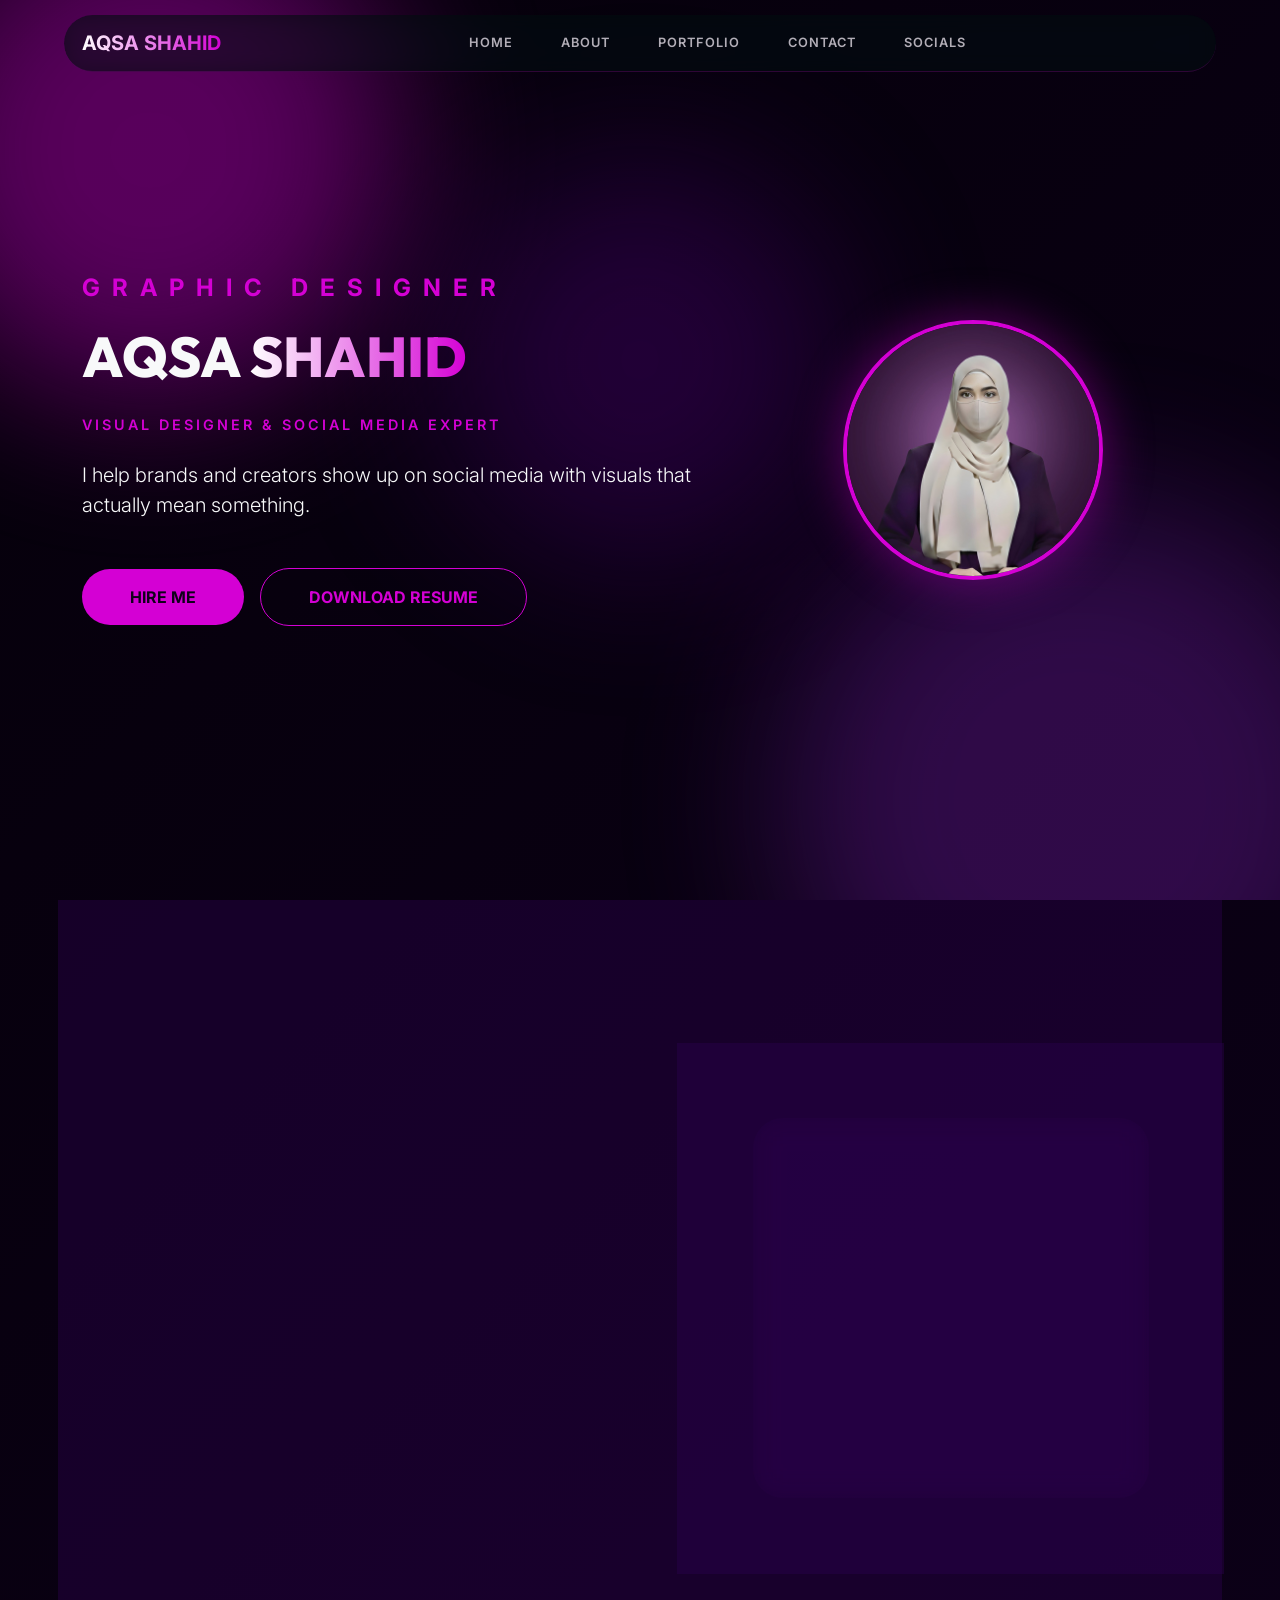
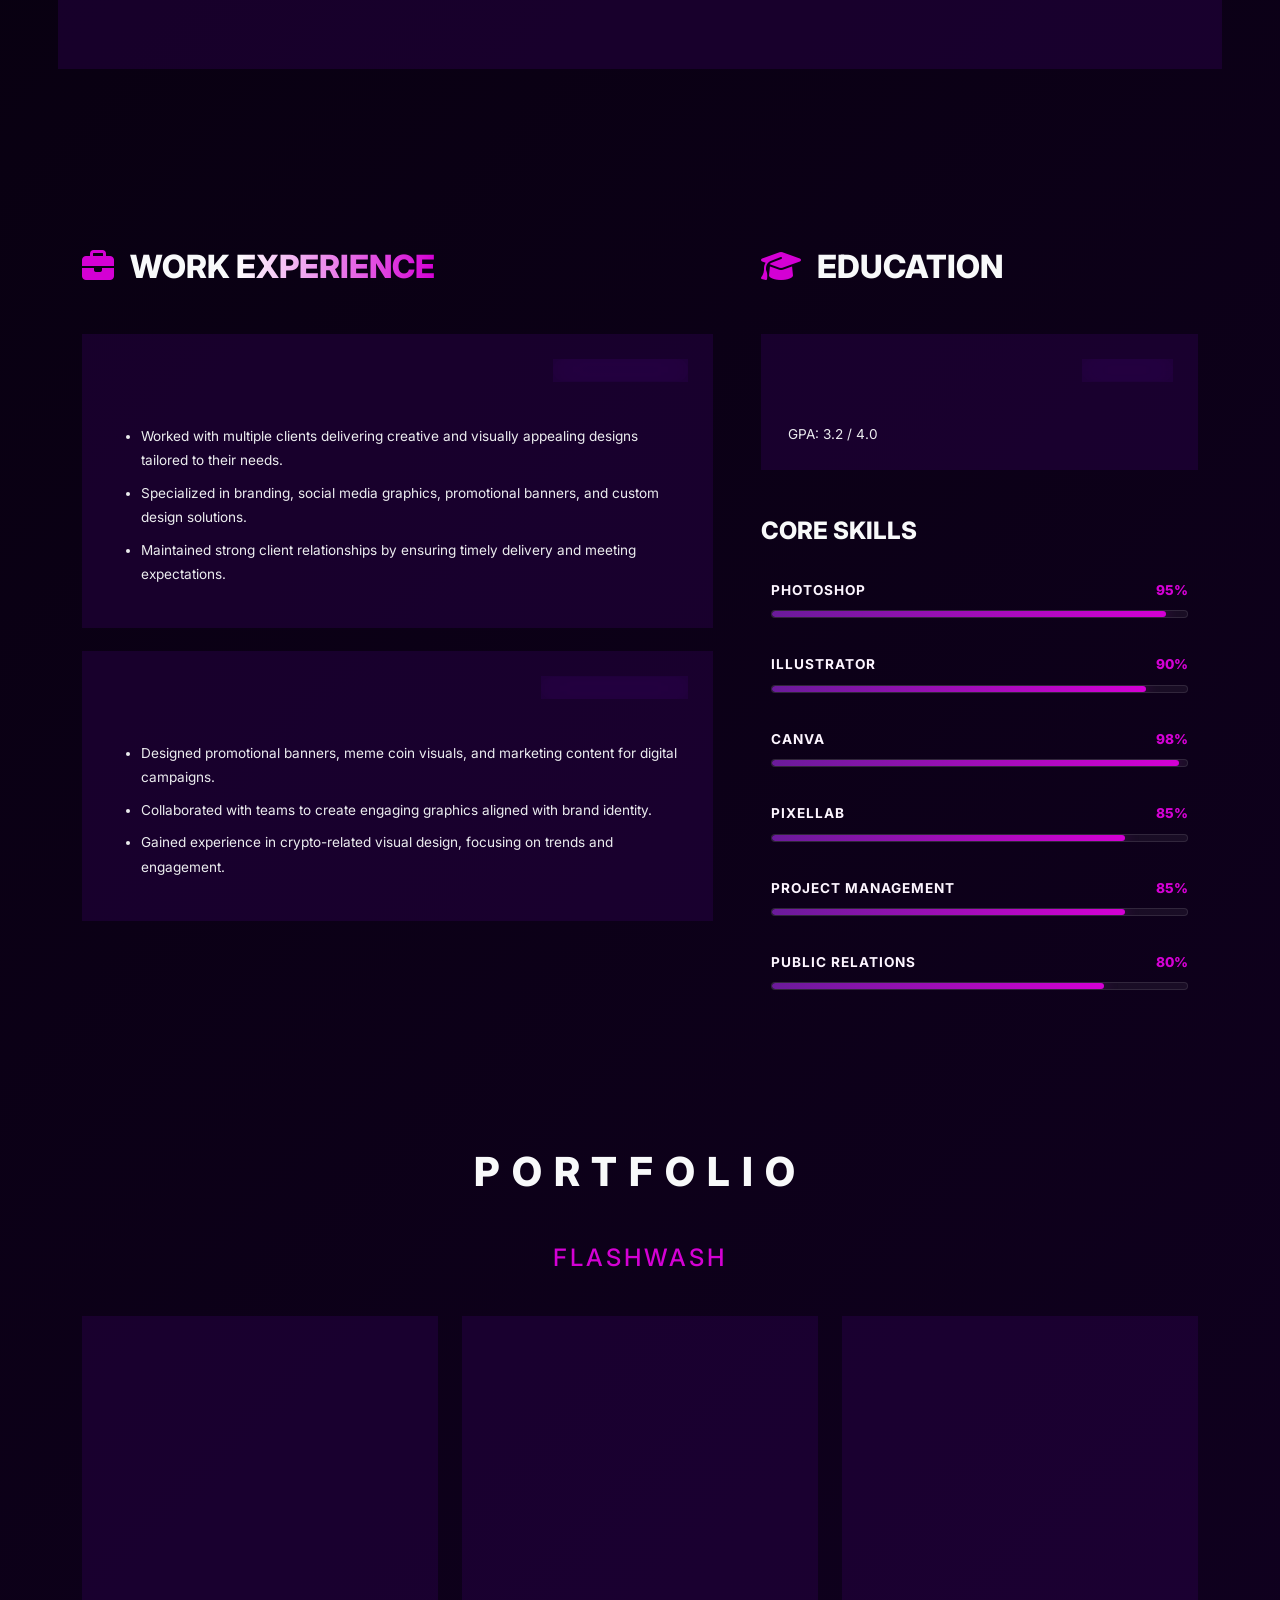
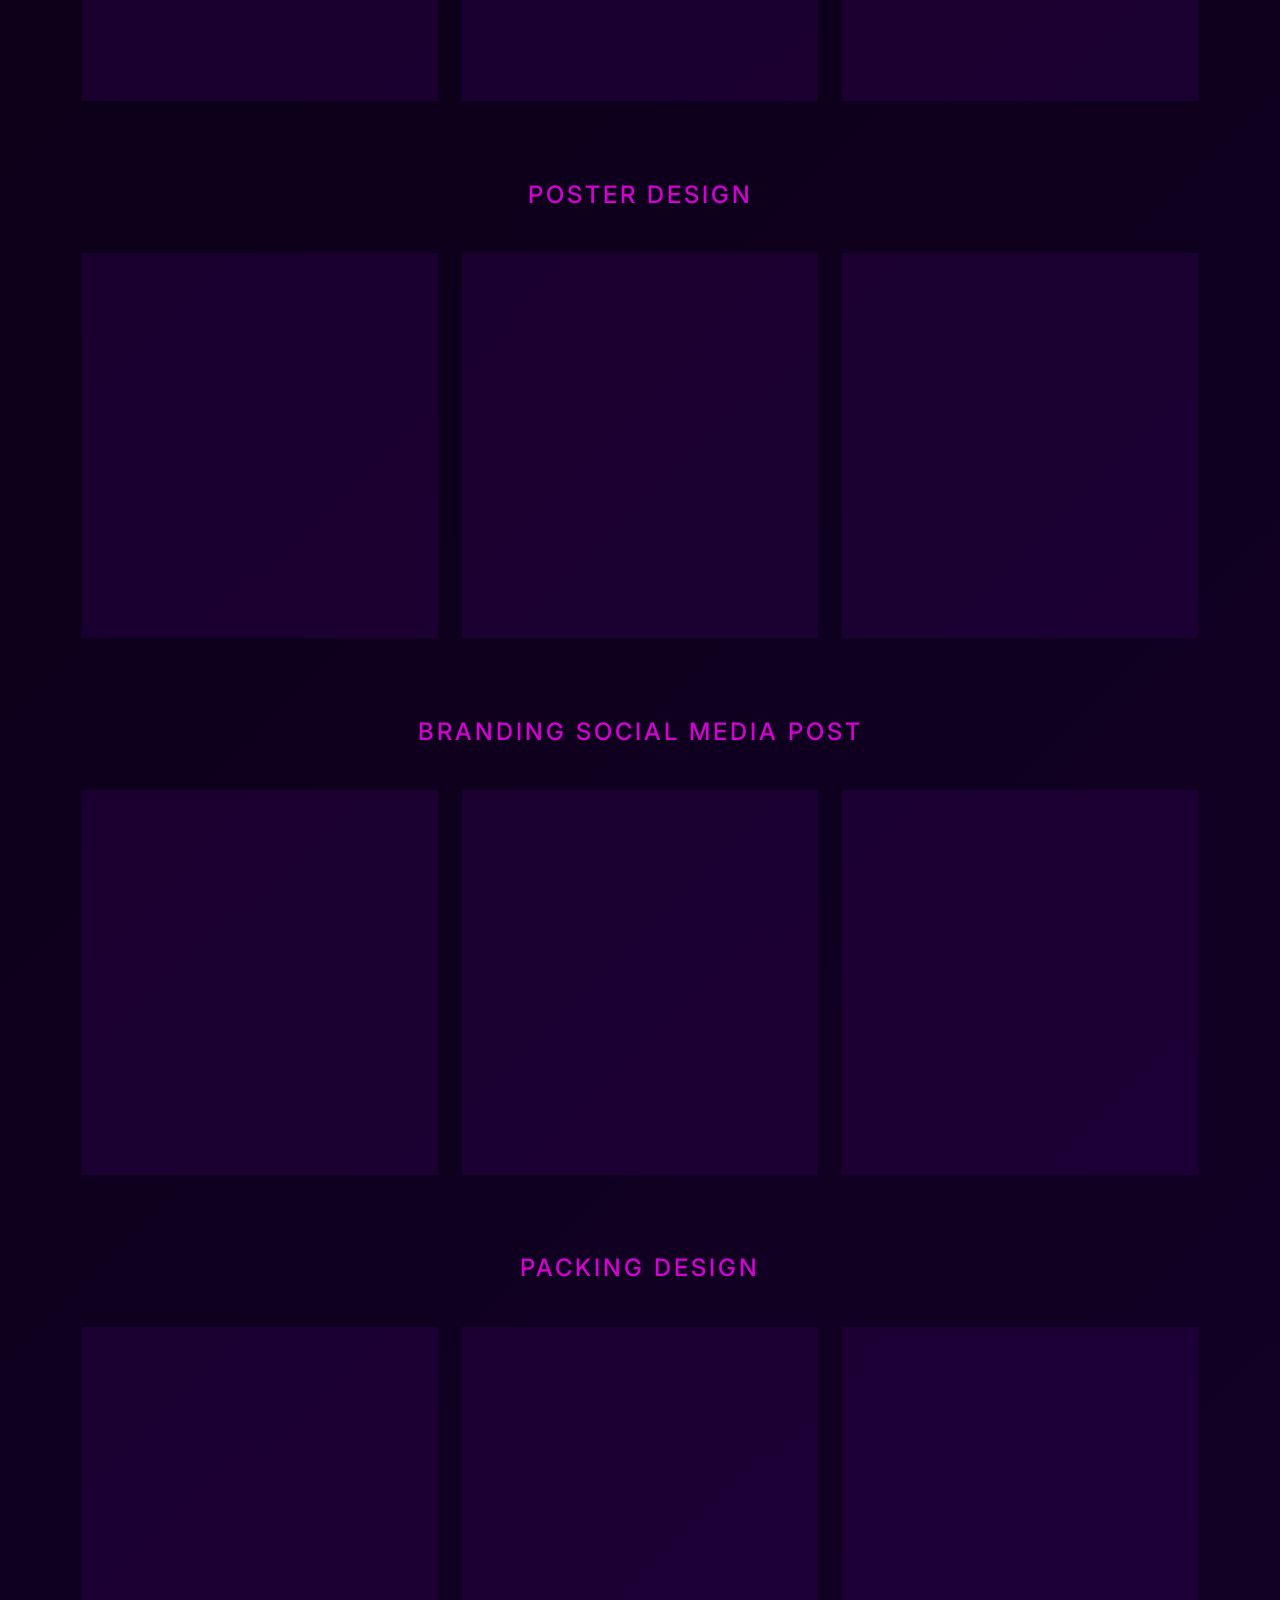
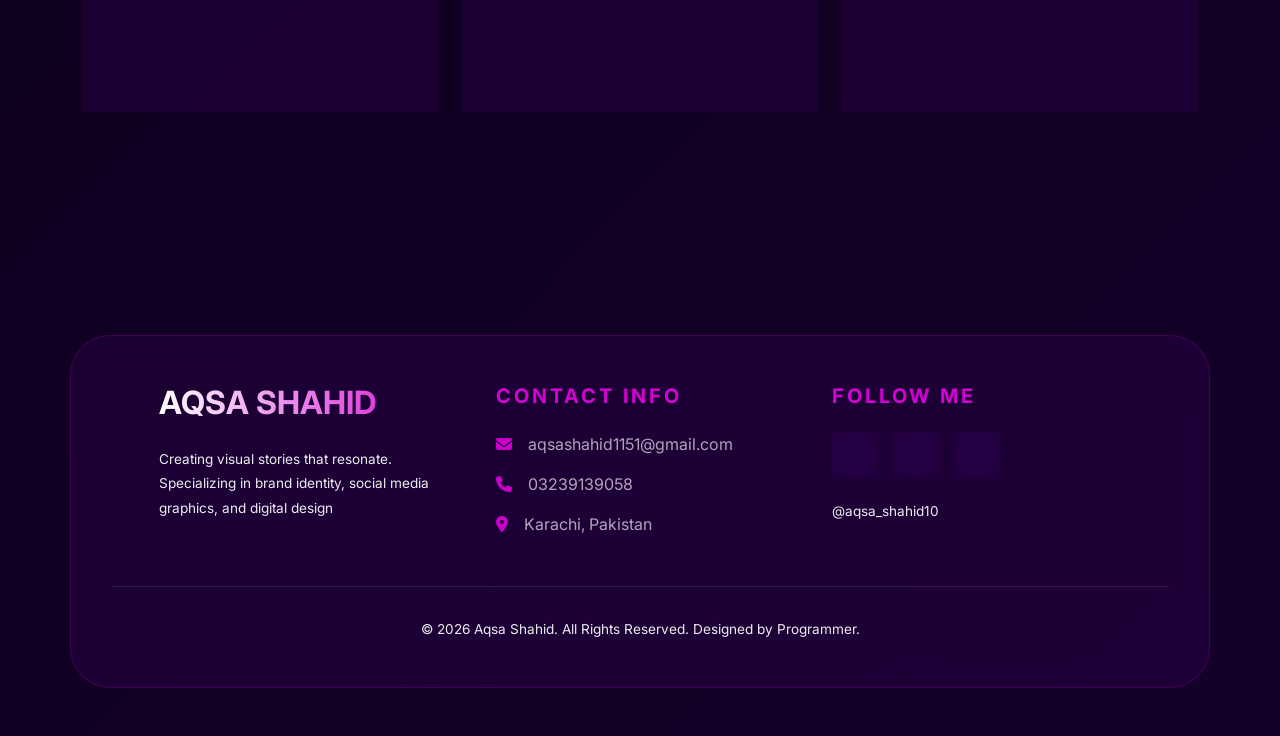
==== commit 49b5a572: "Add" ====
--- a/index.html
+++ b/index.html
@@ -107,7 +107,7 @@
                 </div>
                 <div class="col-lg-5 text-center mt-5 mt-lg-0">
                     <div class="hero-image-frame glass neon-glow">
-                        <img src="pic_profile.png" alt="Aqsa Shahid Profile">
+                        <img src="profile.jpg" alt="Aqsa Shahid Profile">
                     </div>
                 </div>
             </div>
--- a/style.css
+++ b/style.css
@@ -343,7 +343,6 @@
     width: 260px;
     height: 260px;
     margin: 0 auto;
-    background: linear-gradient(135deg, var(--bg-card), var(--accent-teal));
     border-radius: 50%;
     position: relative;
     overflow: hidden;
@@ -357,7 +356,8 @@
     width: 100%;
     height: 100%;
     object-fit: cover;
-    object-position: top center; /* Focus on face */
+    object-position: center top;
+    display: block;
     transition: var(--transition-smooth);
 }
 
@@ -767,6 +767,7 @@
         width: 300px;
         height: 300px;
         border-radius: 50%;
+        align-items: flex-end;
     }
     .glass {
         padding: 40px 20px !important;
@@ -803,6 +804,7 @@
         width: 250px;
         height: 250px;
         border-radius: 50%;
+        align-items: flex-end;
     }
     .portfolio-card img {
         height: 380px !important;
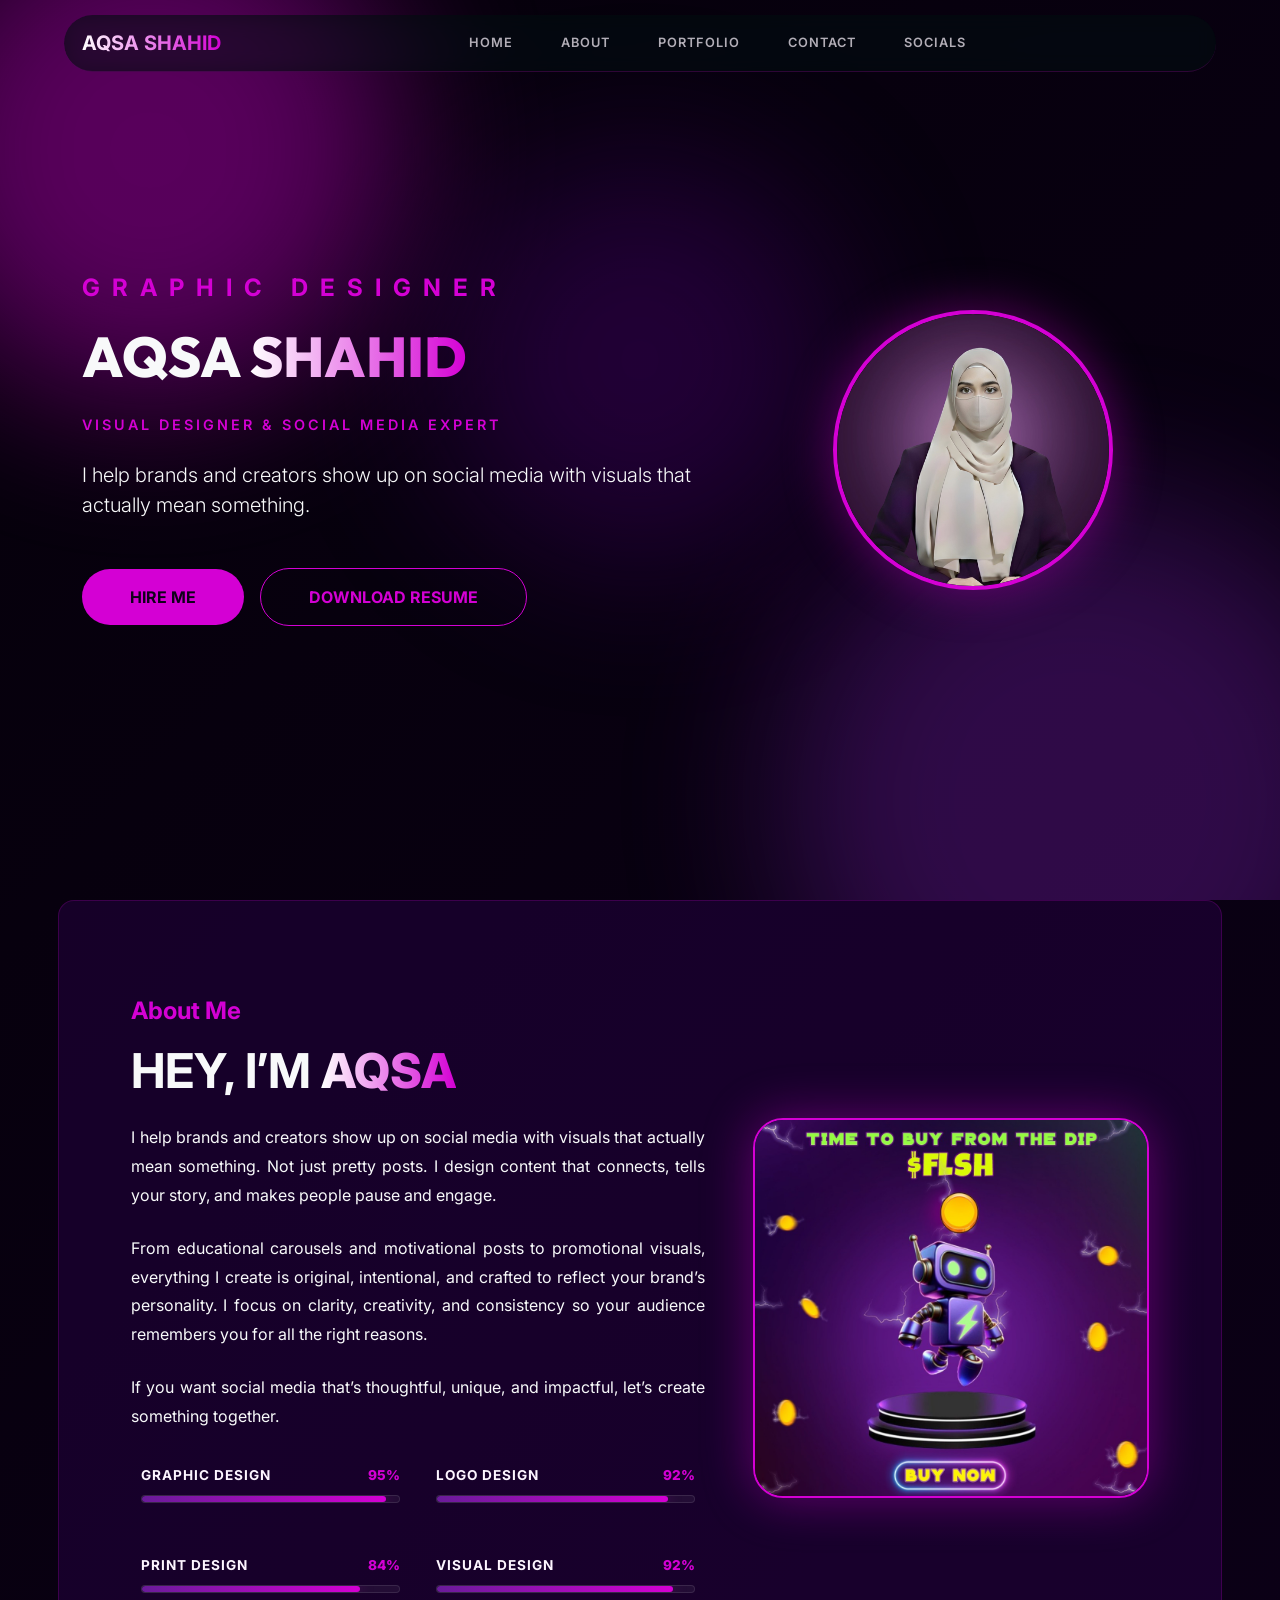
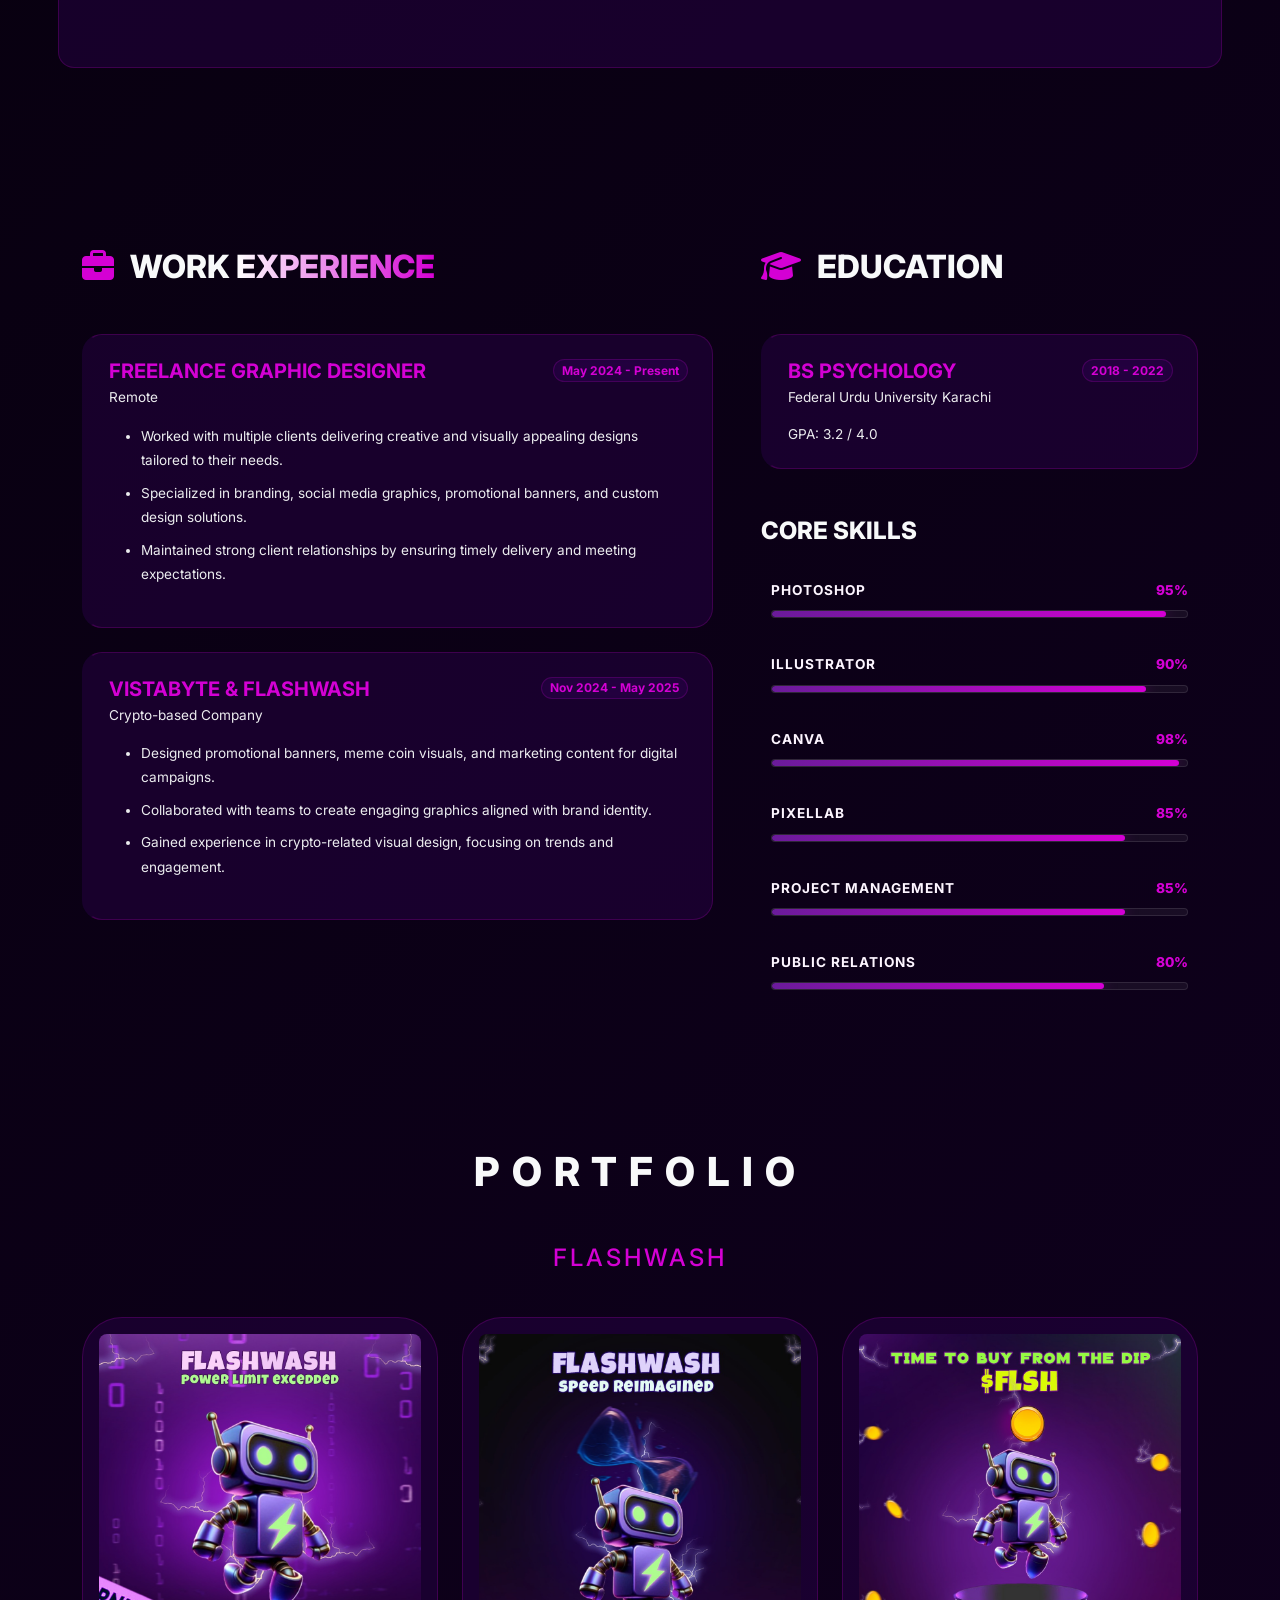
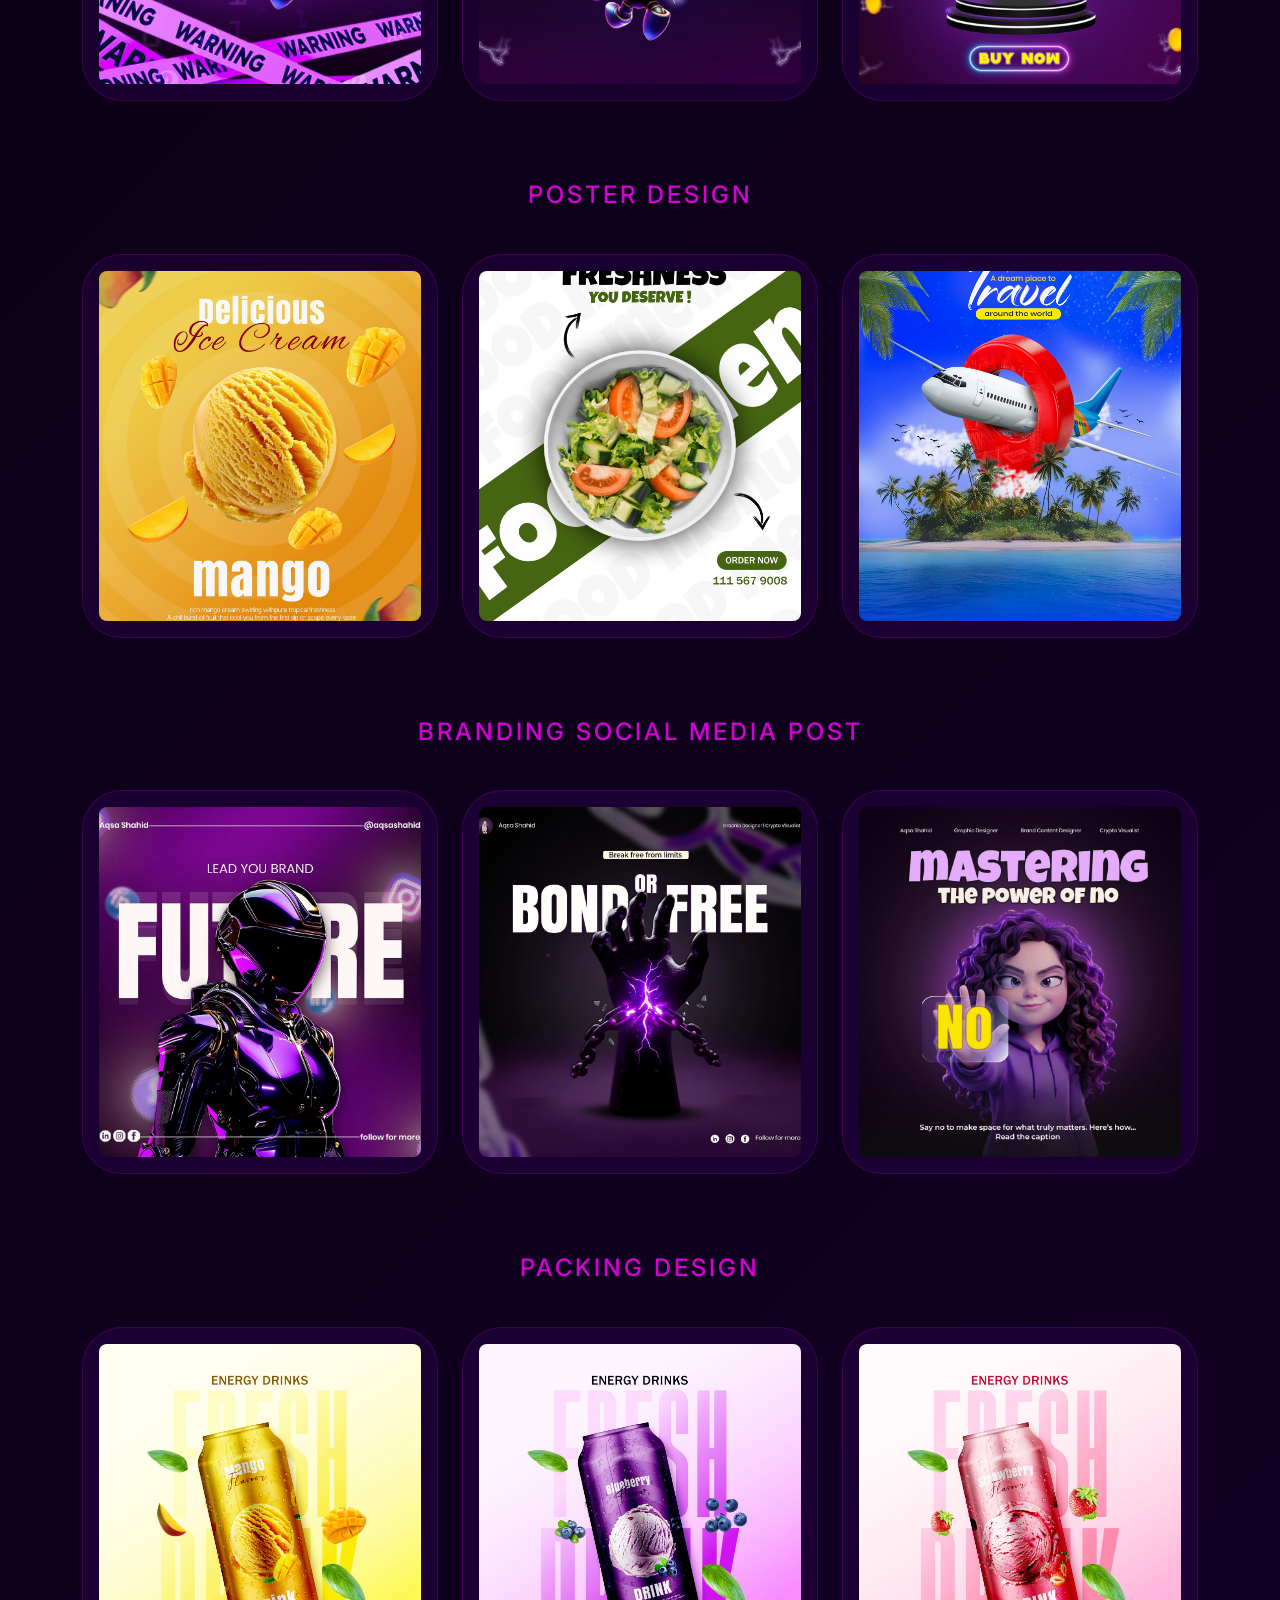
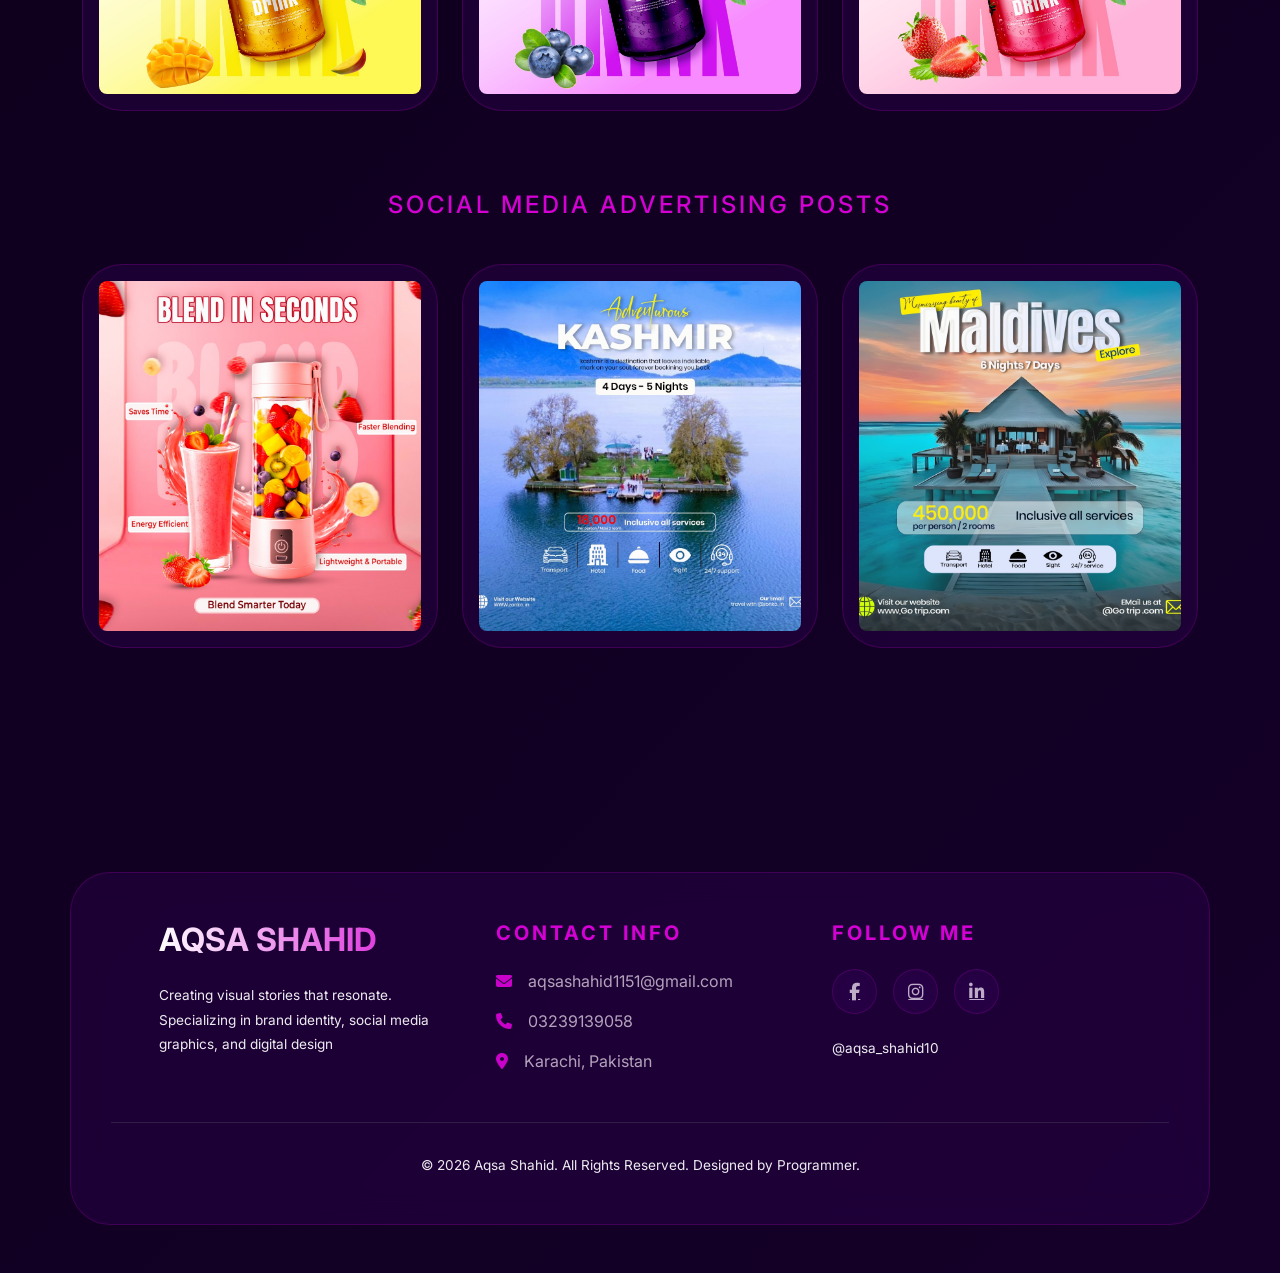
==== commit 47f5a621: "Adding New Card Heading" ====
--- a/index.html
+++ b/index.html
@@ -410,6 +410,28 @@
                     </div>
                 </div>
             </div>
+
+            <!-- Category 5: Social Media Advertising Posts -->
+            <div class="portfolio-category mb-5">
+                <h4 class="text-cyan mb-4 tracking-wider text-uppercase">Social Media Advertising Posts</h4>
+                <div class="row g-4 justify-content-center">
+                    <div class="col-md-4">
+                        <div class="portfolio-card glass p-3 text-start glass-hover border-radius-modern">
+                            <img src="WhatsApp Image 2026-03-18 at 9.05.31 AM.jpeg" alt="Social Media Advertising Post 1" class="img-fluid rounded-3">
+                        </div>
+                    </div>
+                    <div class="col-md-4">
+                        <div class="portfolio-card glass p-3 text-start glass-hover border-radius-modern">
+                            <img src="WhatsApp Image 2026-03-18 at 9.05.31 AM (1).jpeg" alt="Social Media Advertising Post 2" class="img-fluid rounded-3">
+                        </div>
+                    </div>
+                    <div class="col-md-4">
+                        <div class="portfolio-card glass p-3 text-start glass-hover border-radius-modern">
+                            <img src="WhatsApp Image 2026-03-18 at 9.05.31 AM (2).jpeg" alt="Social Media Advertising Post 3" class="img-fluid rounded-3">
+                        </div>
+                    </div>
+                </div>
+            </div>
         </div>
     </section>
 
--- a/style.css
+++ b/style.css
@@ -340,23 +340,25 @@
 }
 
 .hero-image-frame {
-    width: 260px;
-    height: 260px;
+    width: 280px;
+    height: 280px;
     margin: 0 auto;
     border-radius: 50%;
     position: relative;
     overflow: hidden;
-    display: flex;
-    align-items: center;
-    justify-content: center;
     border: 4px solid var(--accent-cyan);
+    background: transparent;
 }
 
 .hero-image-frame img {
+    position: absolute;
+    top: 0;
+    left: 0;
     width: 100%;
     height: 100%;
     object-fit: cover;
-    object-position: center top;
+    object-position: center center;
+    border-radius: 50%;
     display: block;
     transition: var(--transition-smooth);
 }
@@ -767,7 +769,6 @@
         width: 300px;
         height: 300px;
         border-radius: 50%;
-        align-items: flex-end;
     }
     .glass {
         padding: 40px 20px !important;
@@ -804,7 +805,6 @@
         width: 250px;
         height: 250px;
         border-radius: 50%;
-        align-items: flex-end;
     }
     .portfolio-card img {
         height: 380px !important;
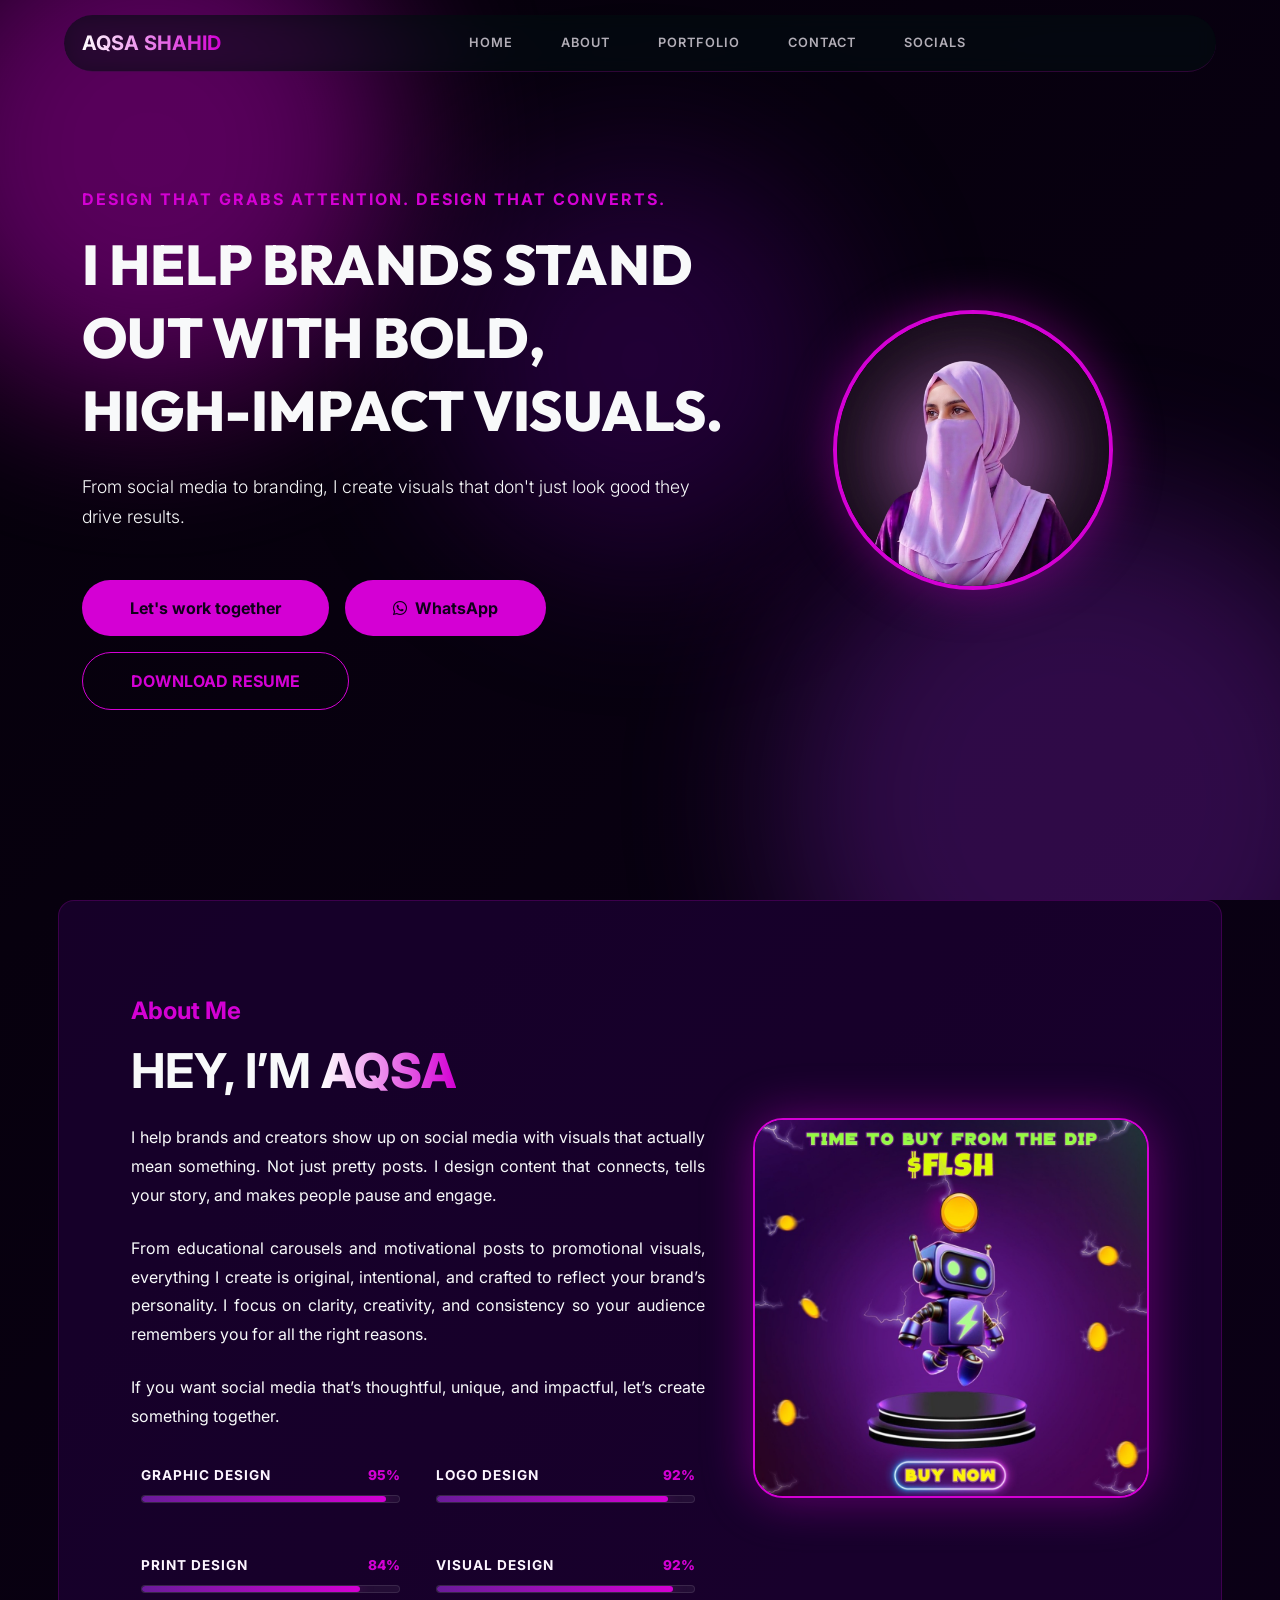
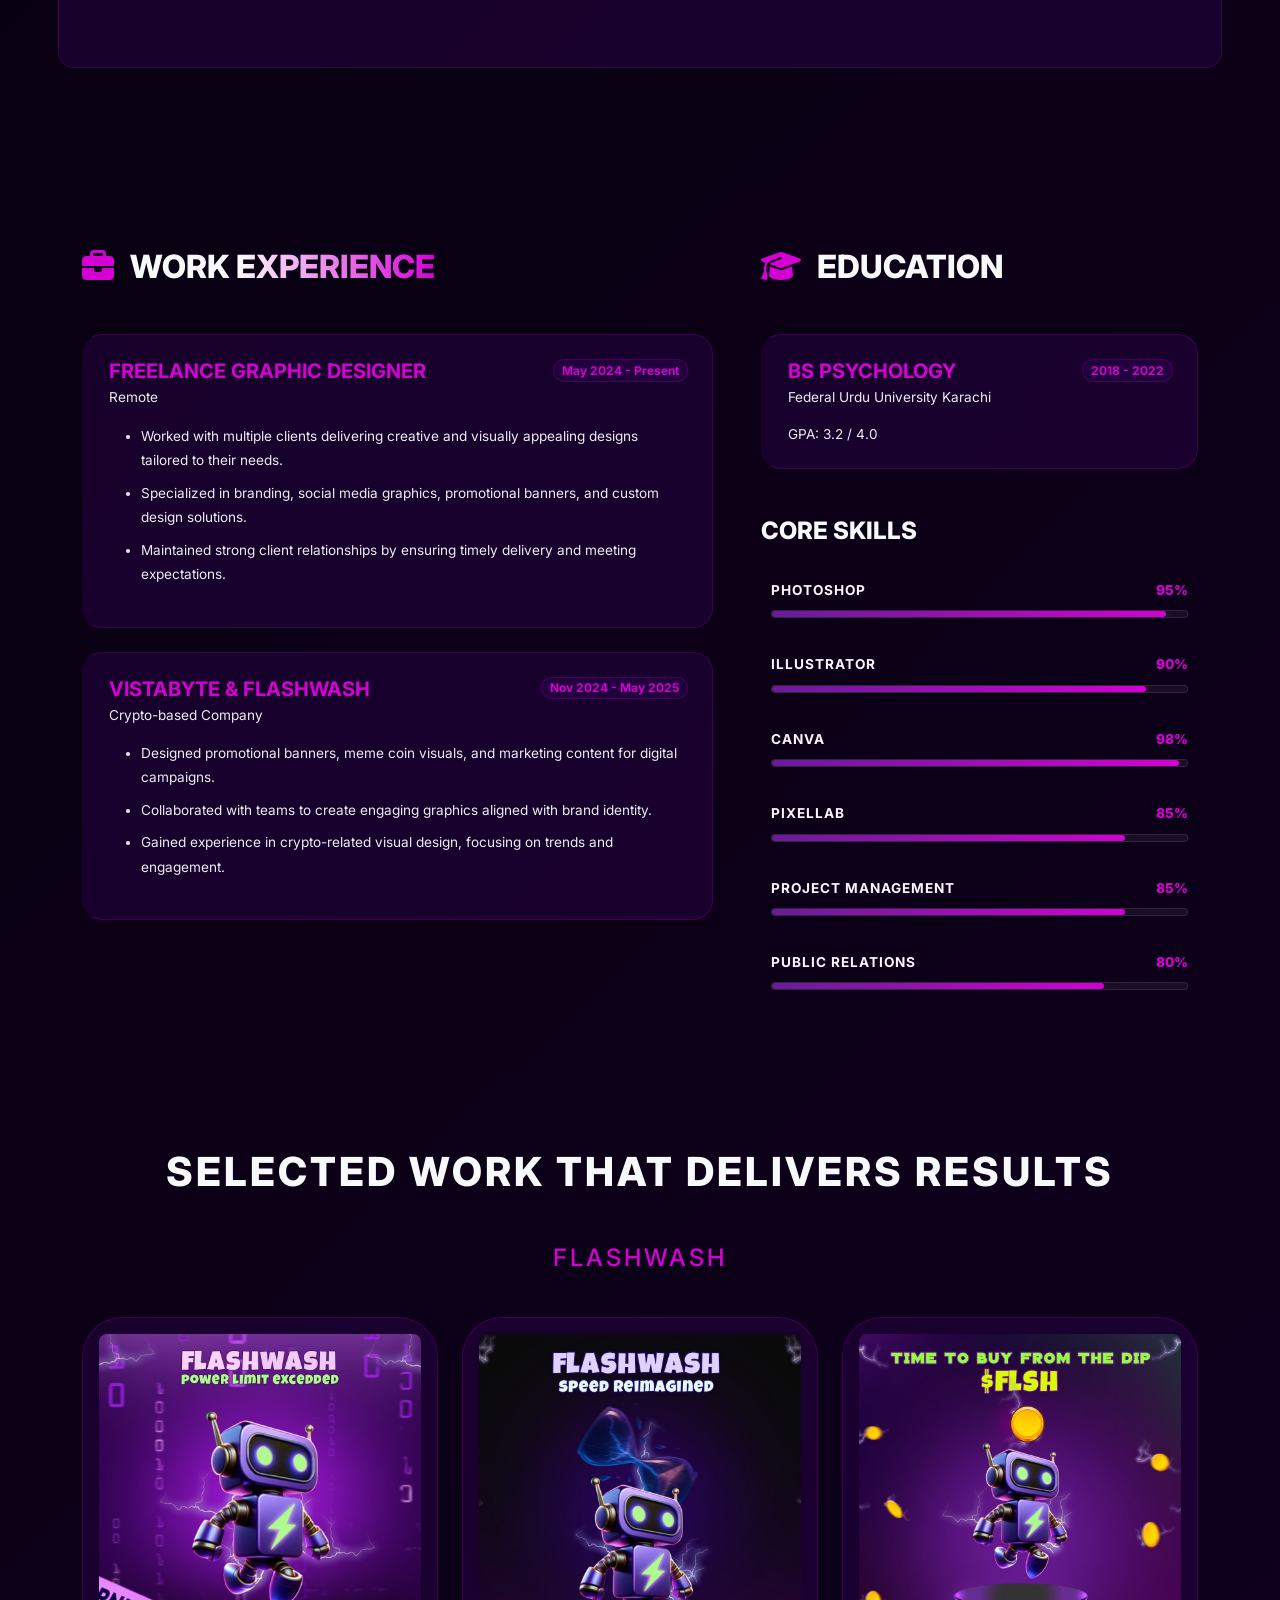
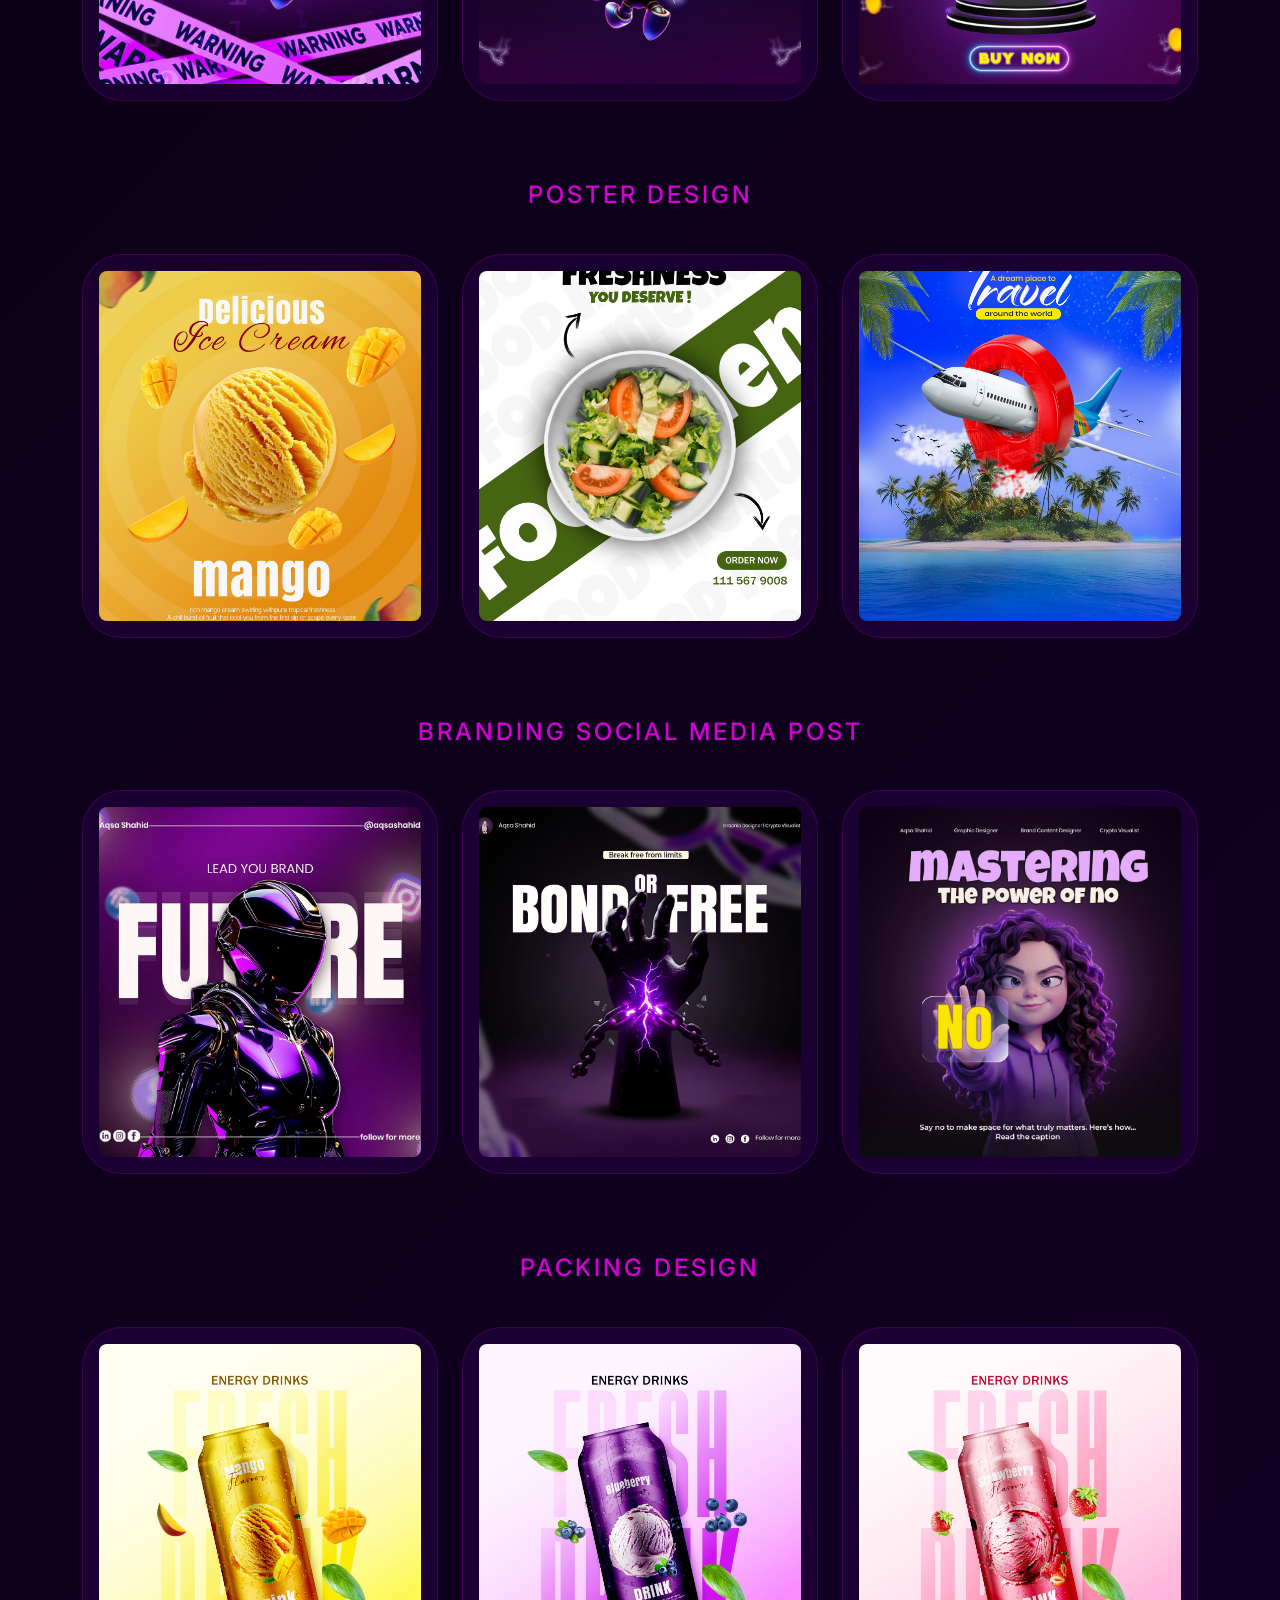
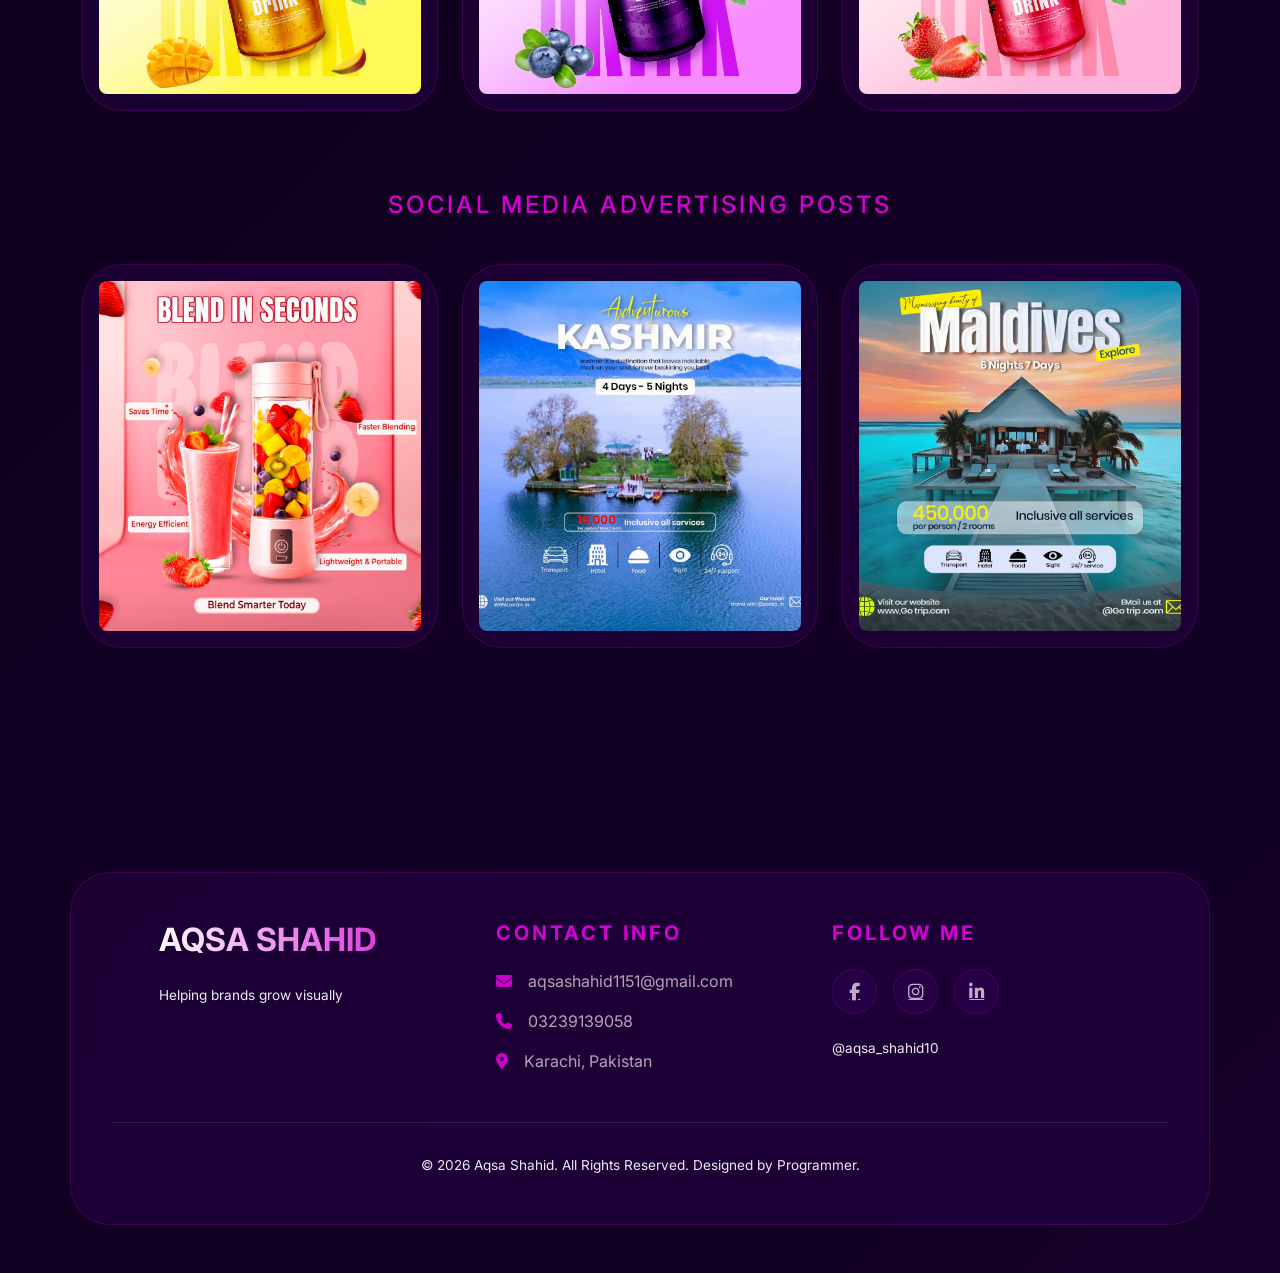
==== commit 16cd3fe0: "Adding Pic Profile and Whattsapp" ====
--- a/index.html
+++ b/index.html
@@ -92,22 +92,23 @@
         <div class="container">
             <div class="row align-items-center">
                 <div class="col-lg-7 text-start">
-                    <p class="h4 text-cyan text-uppercase tracking-widest fw-bold mb-3">GRAPHIC DESIGNER</p>
-                    <h1 class="display-4 fw-black hero-title text-uppercase mb-4">AQSA <span
-                            class="gradient-text">SHAHID</span></h1>
-                    <p class="subtitle text-uppercase tracking-wider mb-4">Visual Designer & Social Media Expert</p>
+                    <p class="h4 text-cyan text-uppercase tracking-widest fw-bold mb-3">Design that grabs attention. Design that converts.</p>
+                    <h1 class="display-4 fw-black hero-title text-uppercase mb-4">I help brands stand out with bold, high-impact visuals.</h1>
                     <p class="lead text-light opacity-90 max-w-500 mb-5">
-                        I help brands and creators show up on social media with visuals that actually mean something.
+                        From social media to branding, I create visuals that don't just look good they drive results.
                     </p>
-                    <div class="hero-actions d-flex align-items-center gap-3 mt-5">
-                        <a href="#contact" class="btn btn-cyan rounded-pill px-5 py-3 fw-bold shadow-glow">HIRE ME</a>
+                    <div class="hero-actions d-flex align-items-center flex-wrap gap-3 mt-5">
+                        <a href="#contact" class="btn btn-cyan rounded-pill px-5 py-3 fw-bold shadow-glow">Let's work together</a>
+                        <a href="https://wa.me/923239139058" target="_blank" class="btn btn-whatsapp rounded-pill px-5 py-3 fw-bold shadow-glow">
+                            <i class="fab fa-whatsapp me-2"></i>WhatsApp
+                        </a>
                         <a href="my_cv.pdf" download="Aqsa_Shahid_Resume.pdf"
                             class="btn btn-outline-cyan rounded-pill px-5 py-3 fw-bold">DOWNLOAD RESUME</a>
                     </div>
                 </div>
                 <div class="col-lg-5 text-center mt-5 mt-lg-0">
                     <div class="hero-image-frame glass neon-glow">
-                        <img src="profile.jpg" alt="Aqsa Shahid Profile">
+                        <img src="profile pic new.jpeg" alt="Aqsa Shahid Profile">
                     </div>
                 </div>
             </div>
@@ -321,7 +322,7 @@
     <!-- Portfolio Section -->
     <section id="portfolio" class="portfolio-section py-5 text-center">
         <div class="container">
-            <h2 class="display-6 fw-black tracking-widest mb-5">PORTFOLIO</h2>
+            <h2 class="display-6 fw-black tracking-widest mb-5">SELECTED WORK THAT DELIVERS RESULTS</h2>
 
             <!-- Category 1: Flashwash Design -->
             <div class="portfolio-category mb-5">
@@ -443,8 +444,7 @@
                     <h2 class="navbar-brand fw-bold footer-logo gradient-text mb-4 d-block text-uppercase">AQSA SHAHID
                     </h2>
                     <p class="text-secondary opacity-75 small line-height-lg">
-                        Creating visual stories that resonate. Specializing in brand identity, social media graphics,
-                        and digital design
+                        Helping brands grow visually
                     </p>
                 </div>
                 <div class="col-lg-4 text-start">
--- a/style.css
+++ b/style.css
@@ -321,6 +321,22 @@
     border-color: #fff;
 }
 
+.btn-whatsapp {
+    background-color: var(--accent-cyan);
+    border: none;
+    color: var(--bg-dark) !important;
+    transition: var(--transition-smooth);
+    display: inline-block;
+}
+
+.btn-whatsapp:hover {
+    background-color: #fdf5ff !important;
+    color: var(--bg-dark) !important;
+    box-shadow: 0 0 40px rgba(255, 255, 255, 0.6), 0 0 20px var(--accent-cyan);
+    transform: scale(1.05) translateY(-3px);
+    border: none !important;
+}
+
 /* Sections */
 section {
     min-height: 100vh;
@@ -329,8 +345,19 @@
 
 .hero-title {
     font-family: var(--font-heading);
-    line-height: 1.2;
+    line-height: 1.3;
     margin-top: 20px;
+    font-size: 3.5rem;
+}
+
+.hero .h4 {
+    font-size: 1rem;
+    letter-spacing: 2px;
+}
+
+.hero .lead {
+    font-size: 1.1rem;
+    line-height: 1.7;
 }
 
 .subtitle {
@@ -763,7 +790,13 @@
         font-size: 1.2rem;
     }
     .hero-title {
-        font-size: 2.8rem;
+        font-size: 2.5rem;
+    }
+    .hero .h4 {
+        font-size: 0.85rem;
+    }
+    .hero .lead {
+        font-size: 1rem;
     }
     .hero-image-frame {
         width: 300px;
@@ -786,7 +819,13 @@
 
 @media (max-width: 576px) {
     .hero-title {
-        font-size: 2.2rem;
+        font-size: 2rem;
+    }
+    .hero .h4 {
+        font-size: 0.75rem;
+    }
+    .hero .lead {
+        font-size: 0.95rem;
     }
     .subtitle {
         font-size: 0.8rem;
@@ -819,3 +858,22 @@
     }
 }
 
+
+
+/* Portfolio Section Title */
+.portfolio-section .display-6 {
+    font-size: 2.5rem;
+    letter-spacing: 3px;
+}
+
+@media (max-width: 768px) {
+    .portfolio-section .display-6 {
+        font-size: 1.8rem;
+    }
+}
+
+@media (max-width: 576px) {
+    .portfolio-section .display-6 {
+        font-size: 1.5rem;
+    }
+}
